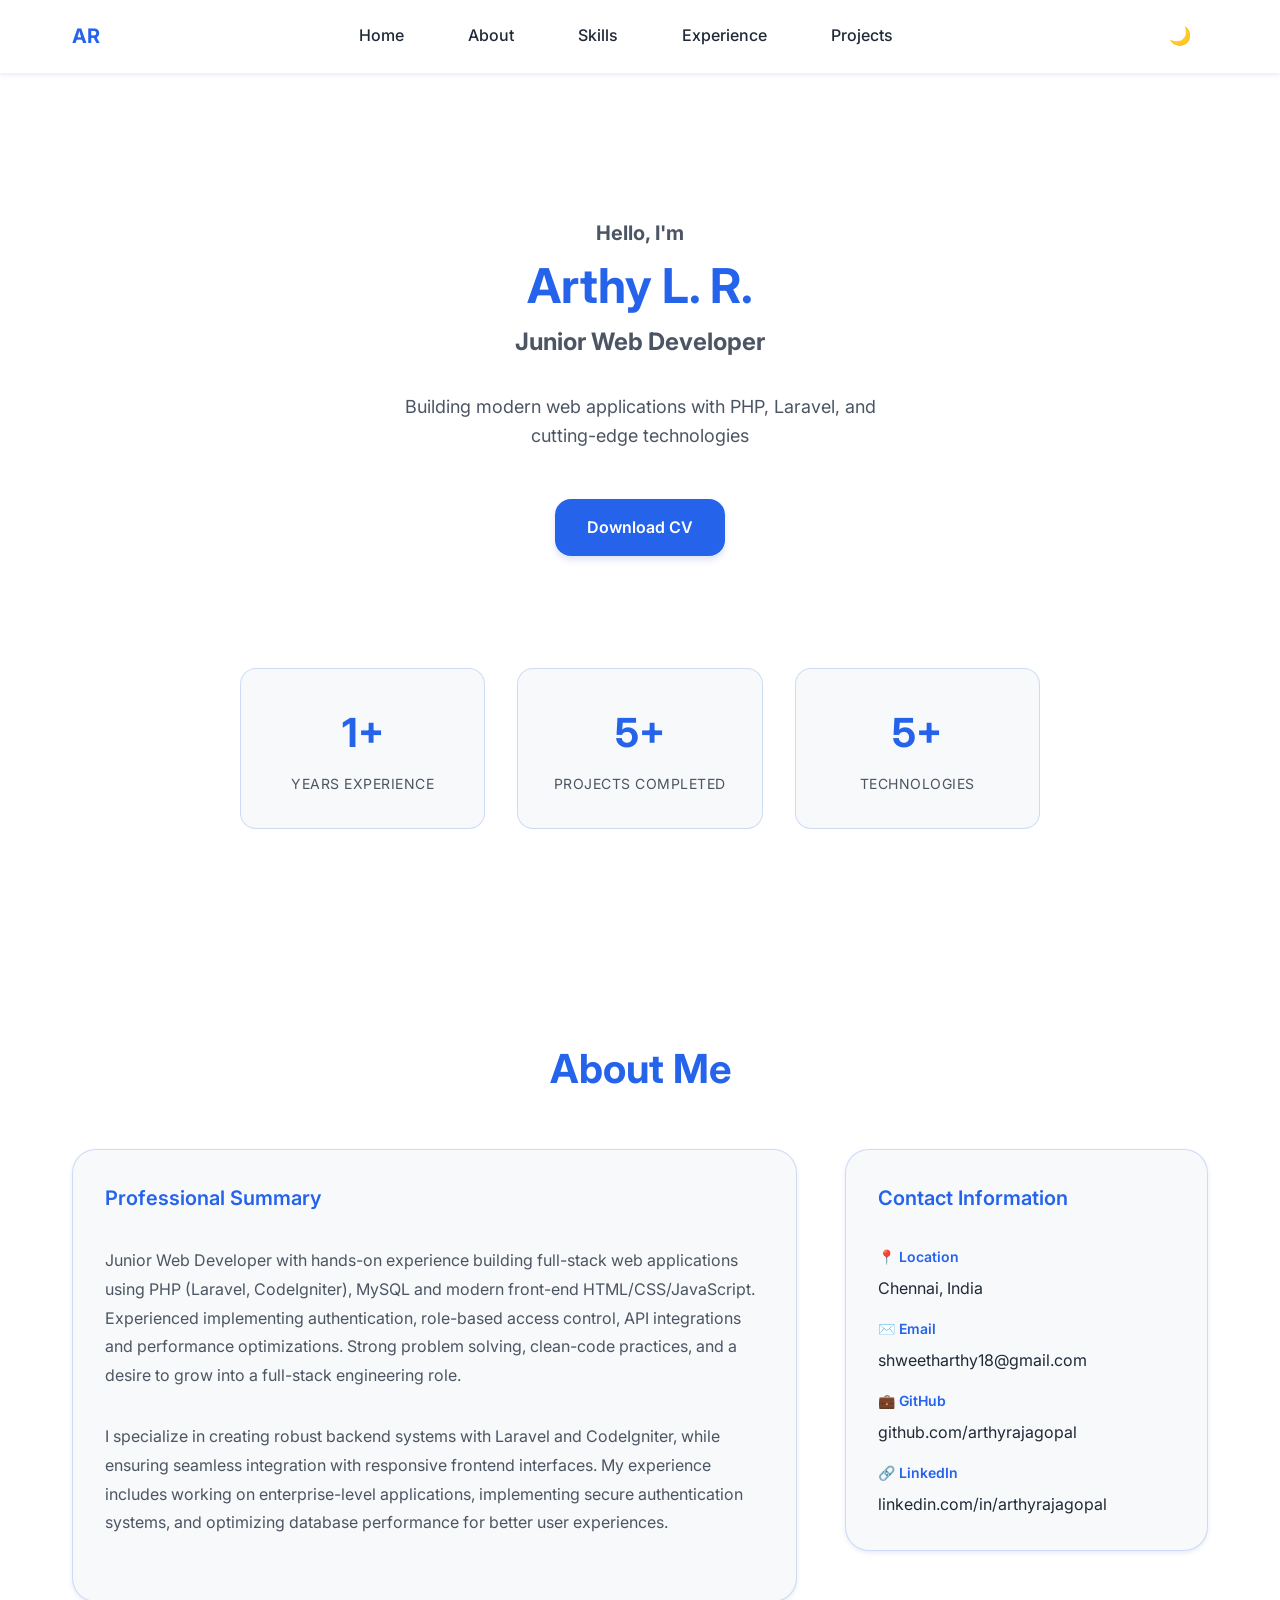
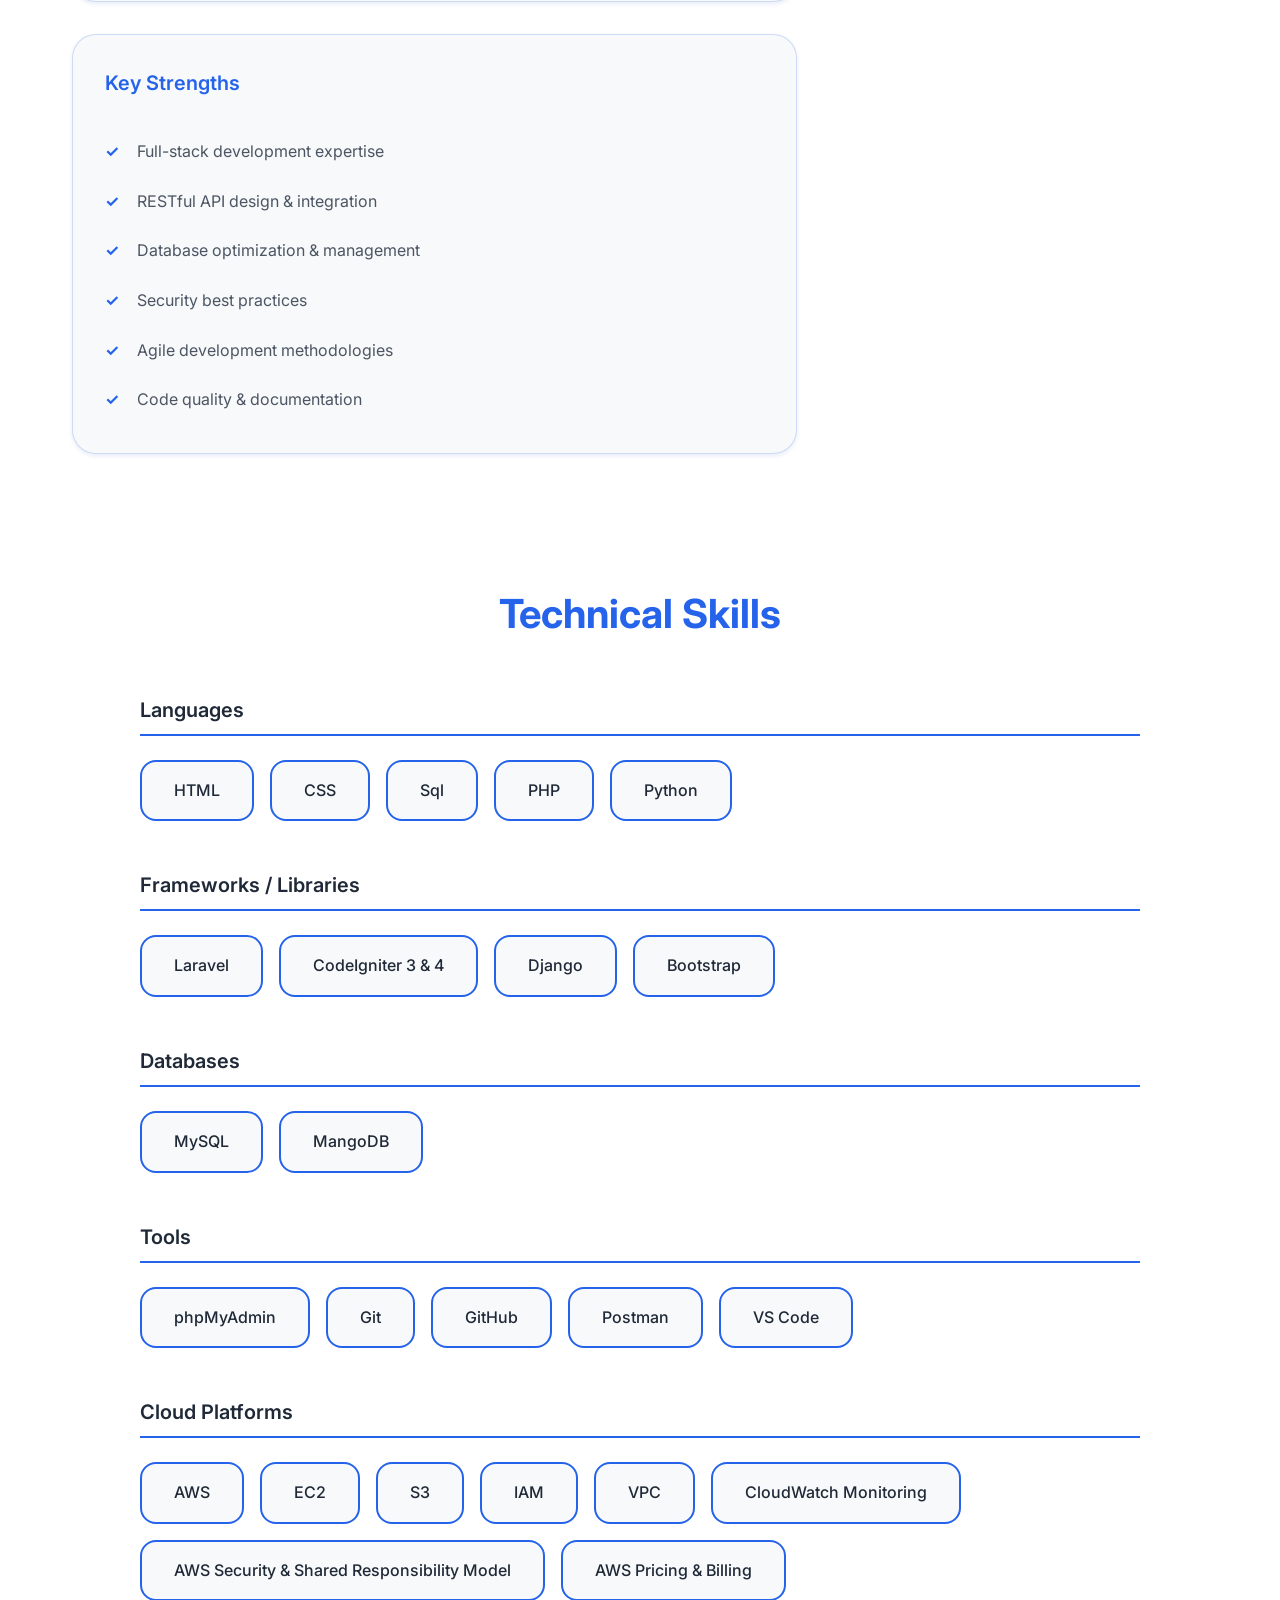
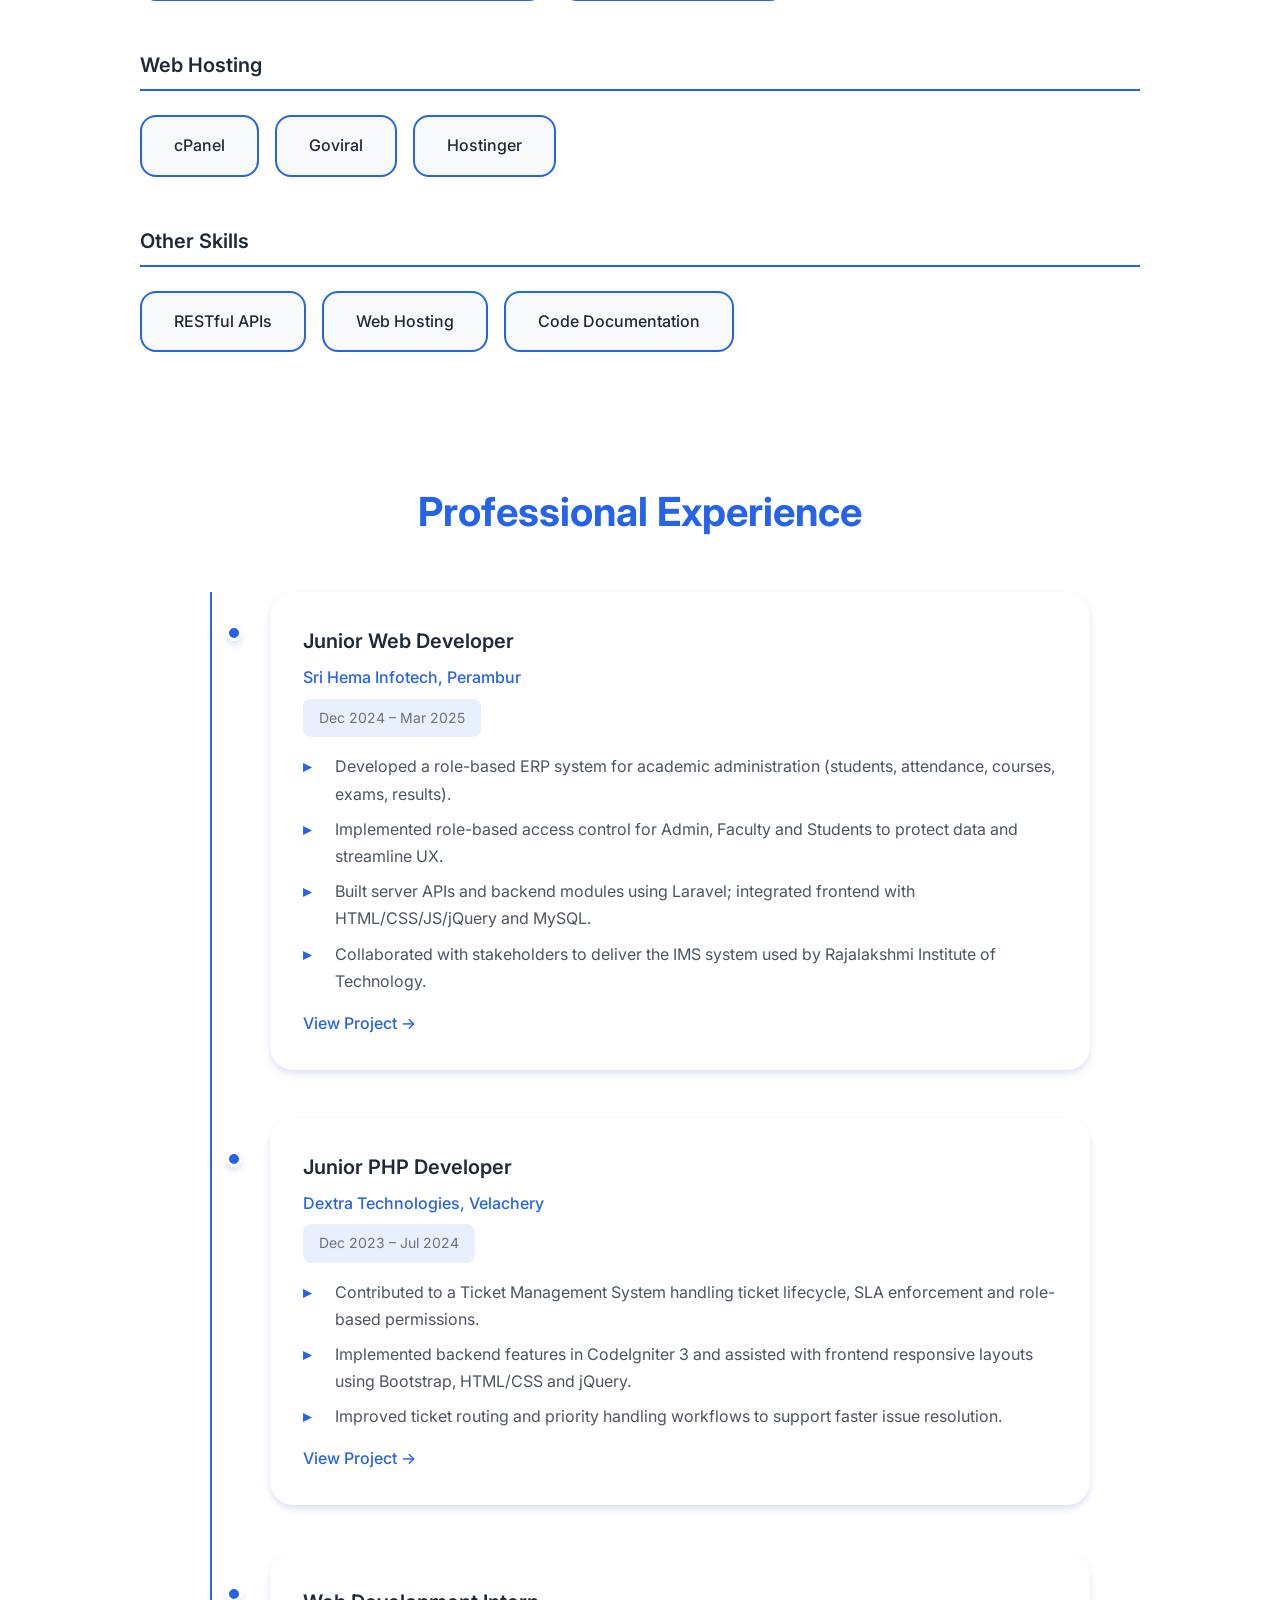
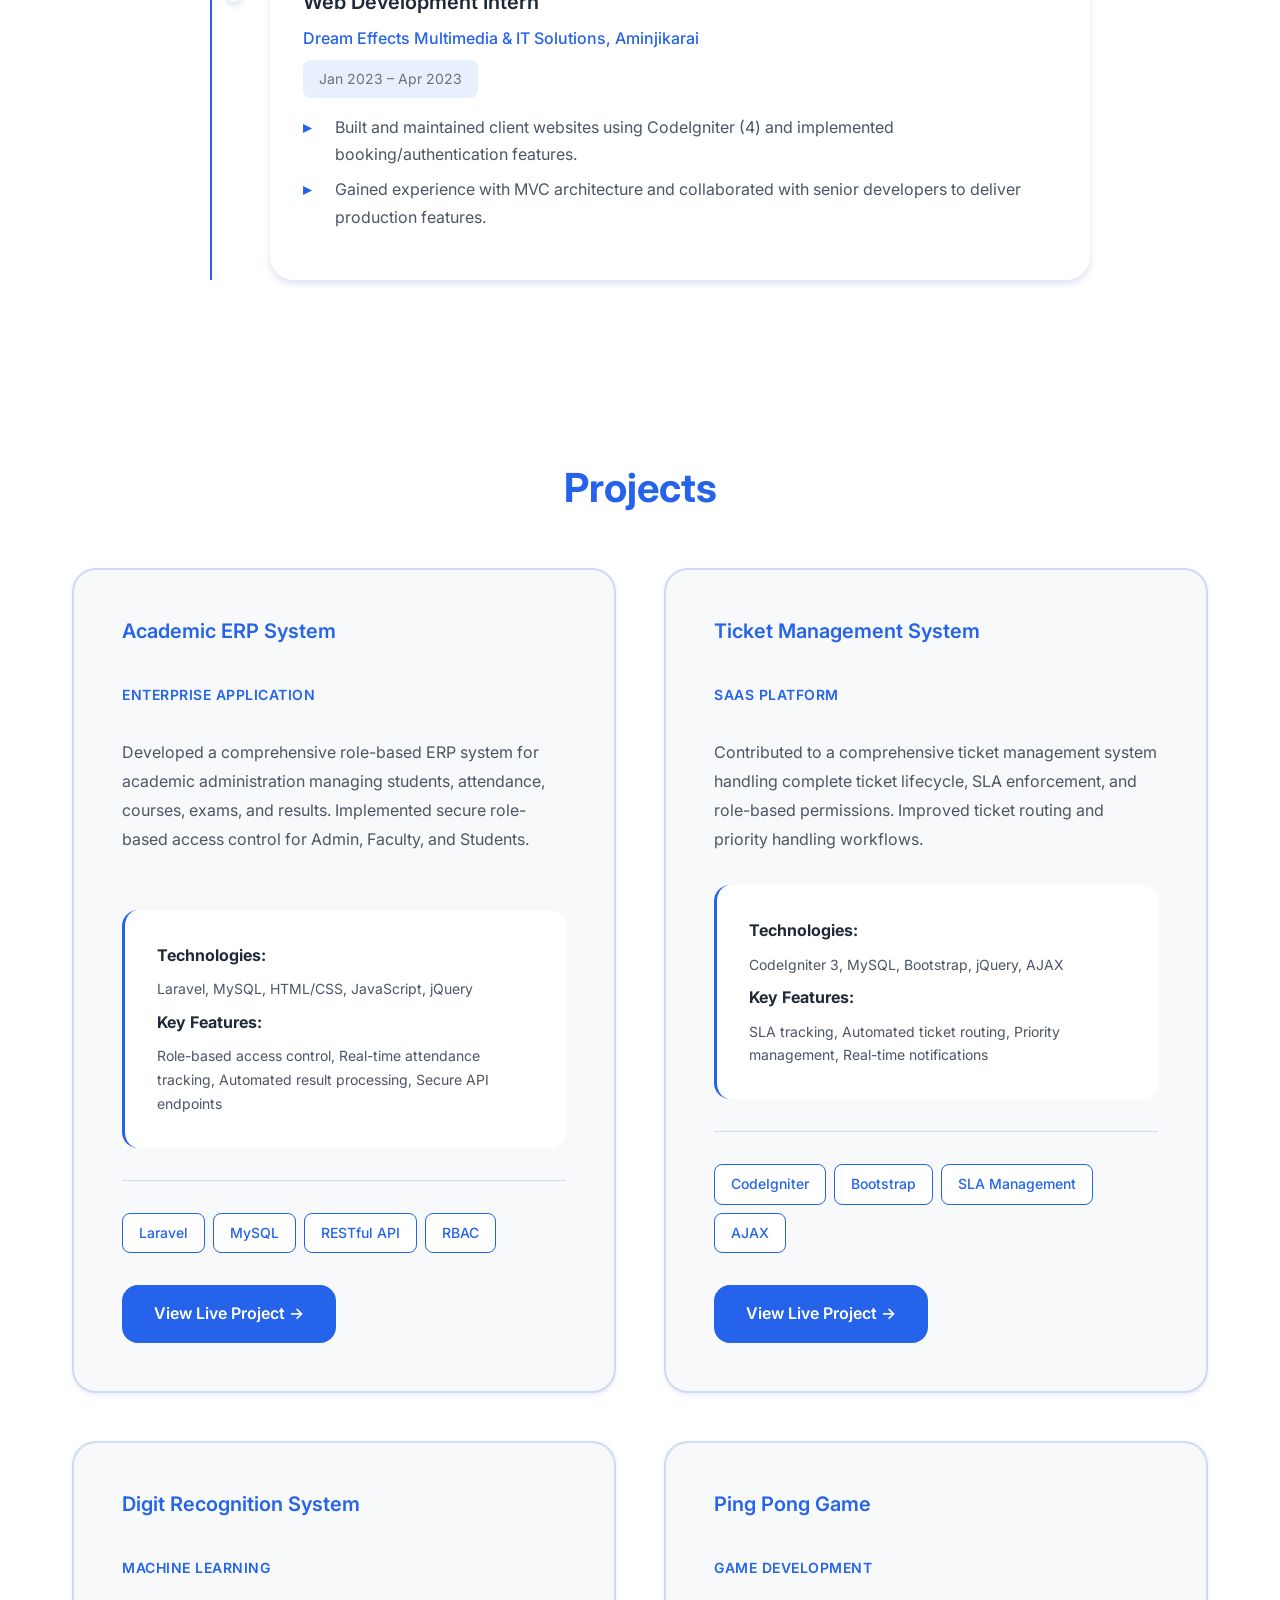
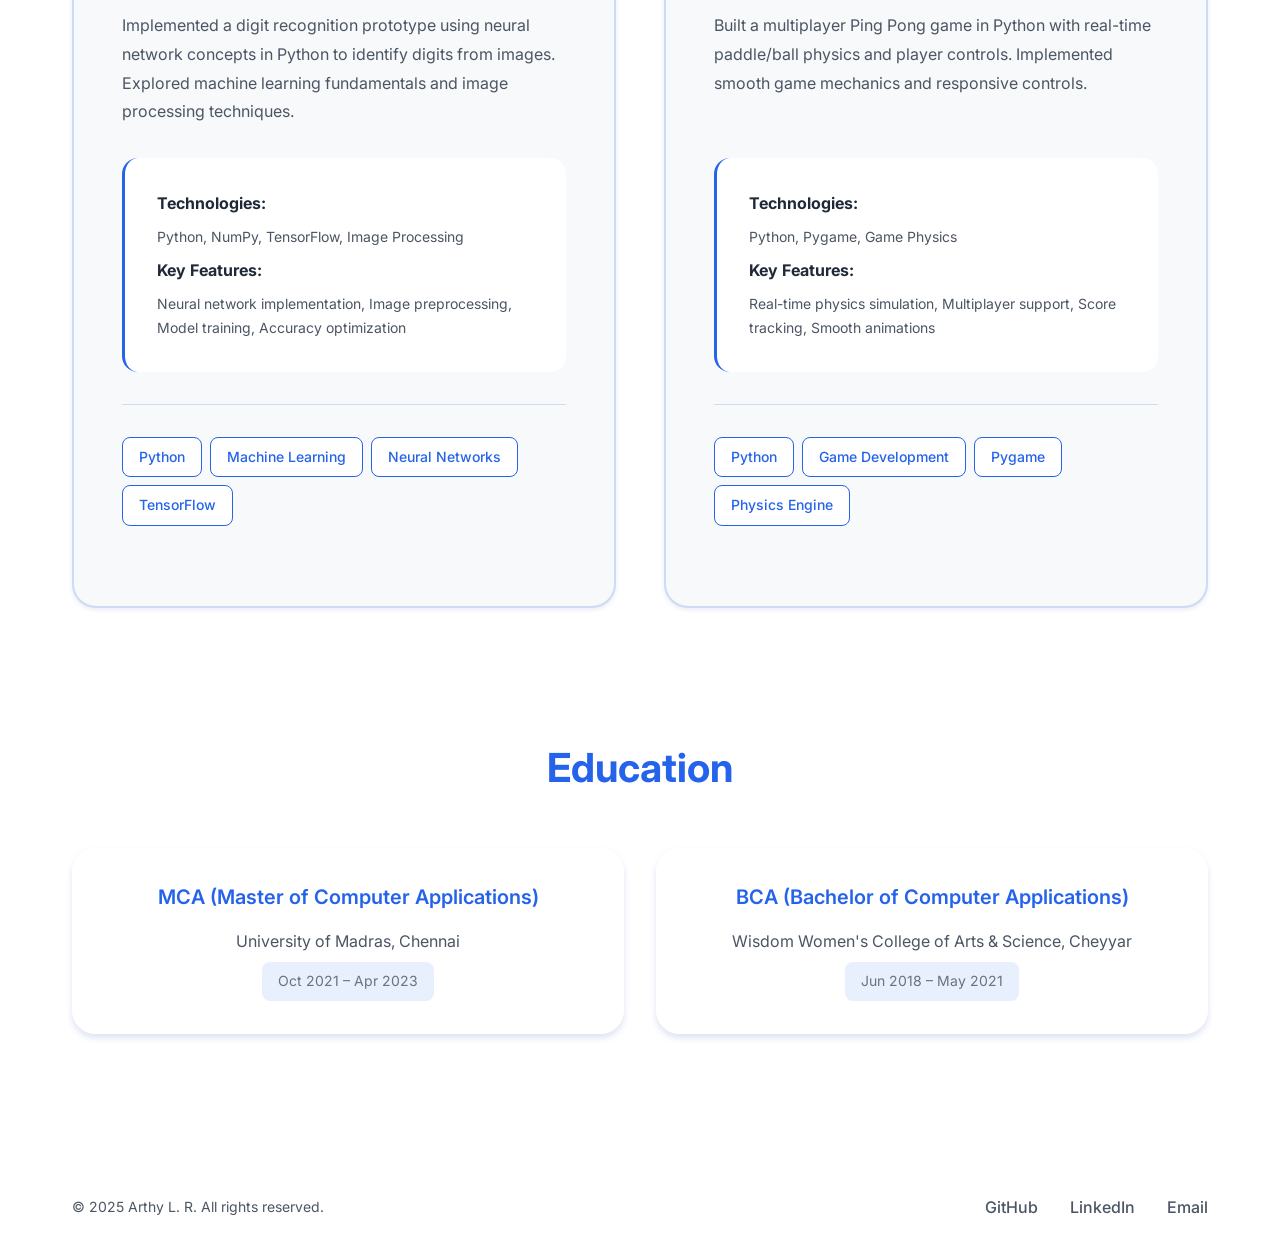
==== index.html @ c96b5bf9 "Update index.html" ====
<!--
    Portfolio Website - Arthy L. R.
    ===================================
    
    HOW TO RUN LOCALLY:
    Simply open this index.html file in any modern web browser.
    No build step or server required - it's a static website.
    
    The website includes:
    - Responsive design (mobile-first)
    - Dark/light theme toggle
    - Smooth animations and interactions
    - Accessible navigation
    - CV download functionality
    
    Files:
    - index.html (this file)
    - assets/css/main.css (all styles)
    - assets/js/main.js (all interactivity)
-->
<!doctype html>
<html lang="en">
	<head>
		<meta charset="UTF-8" />
		<meta name="viewport" content="width=device-width, initial-scale=1.0" />
		<meta
			name="description"
			content="Arthy L. R. - Junior Web Developer Portfolio. Full-stack developer specializing in PHP, Laravel, and modern web technologies."
		/>
		<meta
			name="keywords"
			content="web developer, PHP developer, Laravel, portfolio, full-stack developer"
		/>
		<meta name="author" content="Arthy L. R." />
		<title>Arthy L. R. | Junior Web Developer</title>

		<!-- Google Fonts -->
		<link rel="preconnect" href="https://fonts.googleapis.com" />
		<link rel="preconnect" href="https://fonts.gstatic.com" crossorigin />
		<link
			href="https://fonts.googleapis.com/css2?family=Inter:wght@300;400;500;600;700&display=swap"
			rel="stylesheet"
		/>

		<!-- Stylesheet -->
		<link rel="stylesheet" href="assets/css/main.css" />
	</head>
	<body>
		<!-- Header with Navigation -->
		<header class="header" role="banner">
			<nav class="nav" role="navigation" aria-label="Main navigation">
				<div class="nav-container">
					<a
						href="#home"
						class="nav-logo"
						aria-label="Arthy L. R. - Home"
						>AR</a
					>

					<!-- Hamburger Menu Button -->
					<button
						class="nav-toggle"
						aria-label="Toggle navigation menu"
						aria-expanded="false"
					>
						<span class="nav-toggle-line"></span>
						<span class="nav-toggle-line"></span>
						<span class="nav-toggle-line"></span>
					</button>

					<!-- Navigation Links -->
					<ul class="nav-menu" role="menubar">
						<li role="none">
							<a href="#home" class="nav-link" role="menuitem"
								>Home</a
							>
						</li>
						<li role="none">
							<a href="#about" class="nav-link" role="menuitem"
								>About</a
							>
						</li>
						<li role="none">
							<a href="#skills" class="nav-link" role="menuitem"
								>Skills</a
							>
						</li>
						<li role="none">
							<a
								href="#experience"
								class="nav-link"
								role="menuitem"
								>Experience</a
							>
						</li>
						<li role="none">
							<a href="#projects" class="nav-link" role="menuitem"
								>Projects</a
							>
						</li>
					</ul>

					<!-- Theme Toggle -->
					<button
						class="theme-toggle"
						aria-label="Toggle dark/light theme"
					>
						<span class="theme-icon" aria-hidden="true">🌙</span>
					</button>
				</div>
			</nav>
		</header>

		<!-- Main Content -->
		<main class="main" role="main">
			<!-- Hero Section -->
			<section
				id="home"
				class="hero section"
				aria-labelledby="hero-heading"
			>
				<div class="hero-container">
					<div class="hero-content">
						<h1 id="hero-heading" class="hero-heading">
							<span class="hero-greeting">Hello, I'm</span>
							<span class="hero-name">Arthy L. R.</span>
							<span class="hero-title">Junior Web Developer</span>
						</h1>
						<p class="hero-tagline">
							Building modern web applications with PHP, Laravel,
							and cutting-edge technologies
						</p>
						<div class="hero-buttons">
							<a
								href="assets/resume/arthy.pdf"
								class="btn btn-primary"
								download="Arthy_LR_Resume.pdf"
								>Download CV</a
							>
						</div>
					</div>

					<!-- Hero Stats -->
					<div class="hero-stats">
						<div class="stat-item">
							<div class="stat-number">1+</div>
							<div class="stat-label">Years Experience</div>
						</div>
						<div class="stat-item">
							<div class="stat-number">5+</div>
							<div class="stat-label">Projects Completed</div>
						</div>
						<div class="stat-item">
							<div class="stat-number">5+</div>
							<div class="stat-label">Technologies</div>
						</div>
					</div>
				</div>
			</section>

			<!-- About Section -->
			<section
				id="about"
				class="about section section-reveal"
				aria-labelledby="about-heading"
			>
				<div class="container">
					<h2 id="about-heading" class="section-heading">About Me</h2>
					<div class="about-layout">
						<div class="about-main">
							<div class="content-card">
								<h3>Professional Summary</h3>
								<p class="about-text">
									Junior Web Developer with hands-on
									experience building full-stack web
									applications using PHP (Laravel,
									CodeIgniter), MySQL and modern front-end
									HTML/CSS/JavaScript. Experienced
									implementing authentication, role-based
									access control, API integrations and
									performance optimizations. Strong problem
									solving, clean-code practices, and a desire
									to grow into a full-stack engineering role.
								</p>
								<p class="about-text">
									I specialize in creating robust backend
									systems with Laravel and CodeIgniter, while
									ensuring seamless integration with
									responsive frontend interfaces. My
									experience includes working on
									enterprise-level applications, implementing
									secure authentication systems, and
									optimizing database performance for better
									user experiences.
								</p>
							</div>
							<div class="content-card">
								<h3>Key Strengths</h3>
								<ul class="strengths-list">
									<li>Full-stack development expertise</li>
									<li>RESTful API design & integration</li>
									<li>Database optimization & management</li>
									<li>Security best practices</li>
									<li>Agile development methodologies</li>
									<li>Code quality & documentation</li>
								</ul>
							</div>
						</div>
						<div class="about-sidebar">
							<div class="content-card">
								<h3>Contact Information</h3>
								<div class="about-info">
									<div class="info-item">
										<span class="info-label"
											>📍 Location</span
										>
										<span class="info-value"
											>Chennai, India</span
										>
									</div>
									<div class="info-item">
										<span class="info-label">✉️ Email</span>
										<a
											href="mailto:shweetharthy18@gmail.com"
											class="info-value"
											>shweetharthy18@gmail.com</a
										>
									</div>
									<div class="info-item">
										<span class="info-label"
											>💼 GitHub</span
										>
										<a
											href="https://github.com/arthyrajagopal"
											target="_blank"
											rel="noopener noreferrer"
											class="info-value"
											>github.com/arthyrajagopal</a
										>
									</div>
									<div class="info-item">
										<span class="info-label"
											>🔗 LinkedIn</span
										>
										<a
											href="https://linkedin.com/in/arthyrajagopal"
											target="_blank"
											rel="noopener noreferrer"
											class="info-value"
											>linkedin.com/in/arthyrajagopal</a
										>
									</div>
								</div>
							</div>
						</div>
					</div>
				</div>
			</section>

			<!-- Skills Section -->
			<section
				id="skills"
				class="skills section section-reveal"
				aria-labelledby="skills-heading"
			>
				<div class="container">
					<h2 id="skills-heading" class="section-heading">
						Technical Skills
					</h2>
					<div class="skills-container">
						<div class="skill-category-group">
							<h3 class="skill-category-title">Languages</h3>
							<div class="skill-tags">
								<span class="skill-tag">HTML</span>
								<span class="skill-tag">CSS</span>
								<span class="skill-tag">Sql</span>
								<!-- <span class="skill-tag">JavaScript</span> -->
								<span class="skill-tag">PHP</span>
								<span class="skill-tag">Python</span>
							</div>
						</div>

						<div class="skill-category-group">
							<h3 class="skill-category-title">
								Frameworks / Libraries
							</h3>
							<div class="skill-tags">
								<span class="skill-tag">Laravel</span>
								<span class="skill-tag">CodeIgniter 3 & 4</span>
								<span class="skill-tag">Django</span>
								<span class="skill-tag">Bootstrap</span>
								<!-- <span class="skill-tag">jQuery</span> -->
							</div>
						</div>

						<div class="skill-category-group">
							<h3 class="skill-category-title">
								Databases 
							</h3>
							<div class="skill-tags">
								<span class="skill-tag">MySQL</span>
								<span class="skill-tag">MangoDB</span>
							</div>
						</div>
							<div class="skill-category-group">
							<h3 class="skill-category-title">
								 Tools
							</h3>
							<div class="skill-tags">
								<span class="skill-tag">phpMyAdmin</span>
								<span class="skill-tag">Git</span>
								<span class="skill-tag">GitHub</span>
								<span class="skill-tag">Postman</span>
								<span class="skill-tag">VS Code</span>
							</div>
						</div>
							<div class="skill-category-group">
						    <h3 class="skill-category-title">Cloud Platforms</h3>
						    <div class="skill-tags">
						        <span class="skill-tag">AWS</span>
								<span class="skill-tag"> EC2</span>
								<span class="skill-tag"> S3</span>
								<span class="skill-tag">IAM</span>
								<span class="skill-tag">VPC</span>
								<span class="skill-tag">CloudWatch Monitoring</span>
								<span class="skill-tag">AWS Security & Shared Responsibility Model</span>
								<span class="skill-tag">AWS Pricing & Billing</span>
						        <!-- or <span class="skill-tag">AWS (EC2, S3, IAM)</span> -->
						    </div>
						</div>
						<div class="skill-category-group">
							<h3 class="skill-category-title">
								 Web Hosting
							</h3>
							<div class="skill-tags">
								<span class="skill-tag">cPanel</span>
								<span class="skill-tag">Goviral</span>
								<span class="skill-tag">Hostinger</span>

							</div>
						</div>

						<div class="skill-category-group">
							<h3 class="skill-category-title">Other Skills</h3>
							<div class="skill-tags">
								<!-- <span class="skill-tag">Responsive Web Design</span> -->
								<span class="skill-tag">RESTful APIs</span>
								<span class="skill-tag">Web Hosting</span>
								<span class="skill-tag">Code Documentation</span>
								<!-- <span class="skill-tag">Git Workflows</span> -->
							</div>
						</div>
					</div>
				</div>
			</section>

			<!-- Experience Section -->
			<section
				id="experience"
				class="experience section section-reveal"
				aria-labelledby="experience-heading">
				<div class="container">
					<h2 id="experience-heading" class="section-heading">
						Professional Experience
					</h2>
					<div class="timeline">
						<article class="timeline-item glass-card">
							<div class="timeline-marker"></div>
							<div class="timeline-content">
								<div class="timeline-header">
									<h3 class="timeline-title">
										Junior Web Developer
									</h3>
									<span class="timeline-company"
										>Sri Hema Infotech, Perambur</span
									>
								</div>
								<span class="timeline-date"
									>Dec 2024 – Mar 2025</span
								>
								<ul class="timeline-description" role="list">
									<li>
										Developed a role-based ERP system for
										academic administration (students,
										attendance, courses, exams, results).
									</li>
									<li>
										Implemented role-based access control
										for Admin, Faculty and Students to
										protect data and streamline UX.
									</li>
									<li>
										Built server APIs and backend modules
										using Laravel; integrated frontend with
										HTML/CSS/JS/jQuery and MySQL.
									</li>
									<li>
										Collaborated with stakeholders to
										deliver the IMS system used by
										Rajalakshmi Institute of Technology.
									</li>
								</ul>
								<a
									href="https://ims.ritchennai.edu.in/login"
									target="_blank"
									rel="noopener noreferrer"
									class="timeline-link"
									>View Project →</a
								>
							</div>
						</article>

						<article class="timeline-item glass-card">
							<div class="timeline-marker"></div>
							<div class="timeline-content">
								<div class="timeline-header">
									<h3 class="timeline-title">
										Junior PHP Developer
									</h3>
									<span class="timeline-company"
										>Dextra Technologies, Velachery</span
									>
								</div>
								<span class="timeline-date"
									>Dec 2023 – Jul 2024</span
								>
								<ul class="timeline-description" role="list">
									<li>
										Contributed to a Ticket Management
										System handling ticket lifecycle, SLA
										enforcement and role-based permissions.
									</li>
									<li>
										Implemented backend features in
										CodeIgniter 3 and assisted with frontend
										responsive layouts using Bootstrap,
										HTML/CSS and jQuery.
									</li>
									<li>
										Improved ticket routing and priority
										handling workflows to support faster
										issue resolution.
									</li>
								</ul>
								<a
									href="https://health-watch.assistprime.in/"
									target="_blank"
									rel="noopener noreferrer"
									class="timeline-link"
									>View Project →</a
								>
							</div>
						</article>

						<article class="timeline-item glass-card">
							<div class="timeline-marker"></div>
							<div class="timeline-content">
								<div class="timeline-header">
									<h3 class="timeline-title">
										Web Development Intern
									</h3>
									<span class="timeline-company"
										>Dream Effects Multimedia & IT
										Solutions, Aminjikarai</span
									>
								</div>
								<span class="timeline-date"
									>Jan 2023 – Apr 2023</span
								>
								<ul class="timeline-description" role="list">
									<li>
										Built and maintained client websites
										using CodeIgniter (4) and implemented
										booking/authentication features.
									</li>
									<li>
										Gained experience with MVC architecture
										and collaborated with senior developers
										to deliver production features.
									</li>
								</ul>
							</div>
						</article>
					</div>
				</div>
			</section>

			<!-- Projects Section -->
			<section
				id="projects"
				class="projects section section-reveal"
				aria-labelledby="projects-heading"
			>
				<div class="container">
					<h2 id="projects-heading" class="section-heading">
						Projects
					</h2>
					<div class="projects-grid">
						<article class="project-card content-card">
							<div class="project-header">
								<h3 class="project-title">
									Academic ERP System
								</h3>
								<span class="project-type"
									>Enterprise Application</span
								>
							</div>
							<p class="project-description">
								Developed a comprehensive role-based ERP system
								for academic administration managing students,
								attendance, courses, exams, and results.
								Implemented secure role-based access control for
								Admin, Faculty, and Students.
							</p>
							<div class="project-details">
								<div class="project-tech">
									<strong>Technologies:</strong> Laravel,
									MySQL, HTML/CSS, JavaScript, jQuery
								</div>
								<div class="project-features">
									<strong>Key Features:</strong> Role-based
									access control, Real-time attendance
									tracking, Automated result processing,
									Secure API endpoints
								</div>
							</div>
							<div class="project-tags">
								<span class="project-tag">Laravel</span>
								<span class="project-tag">MySQL</span>
								<span class="project-tag">RESTful API</span>
								<span class="project-tag">RBAC</span>
							</div>
							<a
								href="https://ims.ritchennai.edu.in/login"
								target="_blank"
								rel="noopener noreferrer"
								class="project-link"
								>View Live Project →</a
							>
						</article>

						<article class="project-card content-card">
							<div class="project-header">
								<h3 class="project-title">
									Ticket Management System
								</h3>
								<span class="project-type">SaaS Platform</span>
							</div>
							<p class="project-description">
								Contributed to a comprehensive ticket management
								system handling complete ticket lifecycle, SLA
								enforcement, and role-based permissions.
								Improved ticket routing and priority handling
								workflows.
							</p>
							<div class="project-details">
								<div class="project-tech">
									<strong>Technologies:</strong> CodeIgniter
									3, MySQL, Bootstrap, jQuery, AJAX
								</div>
								<div class="project-features">
									<strong>Key Features:</strong> SLA tracking,
									Automated ticket routing, Priority
									management, Real-time notifications
								</div>
							</div>
							<div class="project-tags">
								<span class="project-tag">CodeIgniter</span>
								<span class="project-tag">Bootstrap</span>
								<span class="project-tag">SLA Management</span>
								<span class="project-tag">AJAX</span>
							</div>
							<a
								href="https://health-watch.assistprime.in/"
								target="_blank"
								rel="noopener noreferrer"
								class="project-link"
								>View Live Project →</a
							>
						</article>

						<article class="project-card content-card">
							<div class="project-header">
								<h3 class="project-title">
									Digit Recognition System
								</h3>
								<span class="project-type"
									>Machine Learning</span
								>
							</div>
							<p class="project-description">
								Implemented a digit recognition prototype using
								neural network concepts in Python to identify
								digits from images. Explored machine learning
								fundamentals and image processing techniques.
							</p>
							<div class="project-details">
								<div class="project-tech">
									<strong>Technologies:</strong> Python,
									NumPy, TensorFlow, Image Processing
								</div>
								<div class="project-features">
									<strong>Key Features:</strong> Neural
									network implementation, Image preprocessing,
									Model training, Accuracy optimization
								</div>
							</div>
							<div class="project-tags">
								<span class="project-tag">Python</span>
								<span class="project-tag"
									>Machine Learning</span
								>
								<span class="project-tag">Neural Networks</span>
								<span class="project-tag">TensorFlow</span>
							</div>
						</article>

						<article class="project-card content-card">
							<div class="project-header">
								<h3 class="project-title">Ping Pong Game</h3>
								<span class="project-type"
									>Game Development</span
								>
							</div>
							<p class="project-description">
								Built a multiplayer Ping Pong game in Python
								with real-time paddle/ball physics and player
								controls. Implemented smooth game mechanics and
								responsive controls.
							</p>
							<div class="project-details">
								<div class="project-tech">
									<strong>Technologies:</strong> Python,
									Pygame, Game Physics
								</div>
								<div class="project-features">
									<strong>Key Features:</strong> Real-time
									physics simulation, Multiplayer support,
									Score tracking, Smooth animations
								</div>
							</div>
							<div class="project-tags">
								<span class="project-tag">Python</span>
								<span class="project-tag"
									>Game Development</span
								>
								<span class="project-tag">Pygame</span>
								<span class="project-tag">Physics Engine</span>
							</div>
						</article>
					</div>
				</div>
			</section>

			<!-- Education Section -->
			<section
				id="education"
				class="education section section-reveal"
				aria-labelledby="education-heading"
			>
				<div class="container">
					<h2 id="education-heading" class="section-heading">
						Education
					</h2>
					<div class="education-grid">
						<article class="glass-card education-card">
							<h3 class="education-degree">
								MCA (Master of Computer Applications)
							</h3>
							<p class="education-institution">
								University of Madras, Chennai
							</p>
							<span class="education-date"
								>Oct 2021 – Apr 2023</span
							>
						</article>

						<article class="glass-card education-card">
							<h3 class="education-degree">
								BCA (Bachelor of Computer Applications)
							</h3>
							<p class="education-institution">
								Wisdom Women's College of Arts & Science,
								Cheyyar
							</p>
							<span class="education-date"
								>Jun 2018 – May 2021</span
							>
						</article>
					</div>
				</div>
			</section>
		</main>

		<!-- Footer -->
		<footer class="footer" role="contentinfo">
			<div class="container">
				<p class="footer-text">
					&copy; 2025 Arthy L. R. All rights reserved.
				</p>
				<div class="footer-links">
					<a
						href="https://github.com/arthyrajagopal"
						target="_blank"
						rel="noopener noreferrer"
						aria-label="GitHub profile"
						>GitHub</a
					>
					<a
						href="https://linkedin.com/in/arthyrajagopal"
						target="_blank"
						rel="noopener noreferrer"
						aria-label="LinkedIn profile"
						>LinkedIn</a
					>
					<a href="mailto:shweetharthy18@gmail.com" aria-label="Email"
						>Email</a
					>
				</div>
			</div>
		</footer>

		<!-- Toast Notification -->
		<div
			id="toast"
			class="toast"
			role="alert"
			aria-live="assertive"
			aria-atomic="true"
		>
			<span class="toast-message"></span>
		</div>

		<!-- JavaScript -->
		<script src="assets/js/main.js"></script>
	</body>
</html>
---- assets/css/main.css ----
/* ============================================
   Portfolio Website - Main Stylesheet
   Author: Arthy L. R.
   ============================================ */

/* CSS Custom Properties - Blue Gradient Palette */
:root {
	/* Primary Blue Gradients */
	--blue-deep: #1e40af;
	--blue-medium: #2563eb;
	--blue-bright: #3b82f6;
	--blue-light: #60a5fa;
	--blue-soft: #93c5fd;
	--blue-pale: #dbeafe;

	/* Light Theme Colors */
	--bg-primary: #ffffff;
	--bg-secondary: #f8f9fa;
	--bg-gradient-start: #ffffff;
	--bg-gradient-end: #f0f9ff;
	--text-primary: #1f2937;
	--text-secondary: #4b5563;
	--text-muted: #6b7280;
	--border-color: rgba(37, 99, 235, 0.2);

	/* Glassmorphism */
	--glass-bg: rgba(255, 255, 255, 0.7);
	--glass-border: rgba(255, 255, 255, 0.3);
	--glass-shadow: rgba(30, 64, 175, 0.1);

	/* Spacing */
	--spacing-xs: 0.5rem;
	--spacing-sm: 1rem;
	--spacing-md: 2rem;
	--spacing-lg: 3rem;
	--spacing-xl: 4rem;

	/* Typography */
	--font-family:
		"Inter", -apple-system, BlinkMacSystemFont, "Segoe UI", Roboto,
		sans-serif;
	--font-size-base: 1rem;
	--font-size-sm: 0.875rem;
	--font-size-lg: 1.125rem;
	--font-size-xl: 1.25rem;
	--font-size-2xl: 1.5rem;
	--font-size-3xl: 2rem;
	--font-size-4xl: 2.5rem;
	--font-size-5xl: 3rem;

	/* Transitions */
	--transition-fast: 150ms ease;
	--transition-base: 300ms ease;
	--transition-slow: 500ms ease;

	/* Border Radius */
	--radius-sm: 0.5rem;
	--radius-md: 1rem;
	--radius-lg: 1.5rem;
	--radius-xl: 2rem;

	/* Shadows */
	--shadow-sm: 0 2px 4px rgba(30, 64, 175, 0.1);
	--shadow-md: 0 4px 6px rgba(30, 64, 175, 0.15);
	--shadow-lg: 0 10px 15px rgba(30, 64, 175, 0.2);
	--shadow-xl: 0 20px 25px rgba(30, 64, 175, 0.25);
}

/* Dark Theme */
@media (prefers-color-scheme: dark) {
	:root {
		--bg-primary: #000000;
		--bg-secondary: #0a0a0a;
		--bg-gradient-start: #000000;
		--bg-gradient-end: #0a0a0a;
		--text-primary: #f1f5f9;
		--text-secondary: #cbd5e1;
		--text-muted: #94a3b8;
		--border-color: rgba(59, 130, 246, 0.2);

		--glass-bg: rgba(0, 0, 0, 0.7);
		--glass-border: rgba(59, 130, 246, 0.2);
		--glass-shadow: rgba(30, 64, 175, 0.3);
	}
}

/* Dark Theme Class (for manual toggle) */
[data-theme="dark"] {
	--bg-primary: #000000;
	--bg-secondary: #0a0a0a;
	--bg-gradient-start: #000000;
	--bg-gradient-end: #0a0a0a;
	--text-primary: #f1f5f9;
	--text-secondary: #cbd5e1;
	--text-muted: #94a3b8;
	--border-color: rgba(59, 130, 246, 0.2);

	--glass-bg: rgba(0, 0, 0, 0.7);
	--glass-border: rgba(59, 130, 246, 0.2);
	--glass-shadow: rgba(30, 64, 175, 0.3);
}

/* Light Theme Class */
[data-theme="light"] {
	--bg-primary: #ffffff;
	--bg-secondary: #f8f9fa;
	--bg-gradient-start: #ffffff;
	--bg-gradient-end: #f0f9ff;
	--text-primary: #1f2937;
	--text-secondary: #4b5563;
	--text-muted: #6b7280;
	--border-color: rgba(37, 99, 235, 0.2);

	--glass-bg: rgba(255, 255, 255, 0.7);
	--glass-border: rgba(255, 255, 255, 0.3);
	--glass-shadow: rgba(30, 64, 175, 0.1);
}

/* Reset & Base Styles */
* {
	margin: 0;
	padding: 0;
	box-sizing: border-box;
}

html {
	scroll-behavior: smooth;
	font-size: 16px;
}

@media (prefers-reduced-motion: reduce) {
	html {
		scroll-behavior: auto;
	}

	*,
	*::before,
	*::after {
		animation-duration: 0.01ms !important;
		animation-iteration-count: 1 !important;
		transition-duration: 0.01ms !important;
	}
}

body {
	font-family: var(--font-family);
	font-size: var(--font-size-base);
	line-height: 1.6;
	color: var(--text-primary);
	background: var(--bg-primary);
	min-height: 100vh;
	overflow-x: hidden;
	transition:
		background-color var(--transition-base),
		color var(--transition-base);
}

/* Header & Navigation */
.header {
	position: sticky;
	top: 0;
	z-index: 100;
	background: var(--glass-bg);
	backdrop-filter: blur(10px);
	-webkit-backdrop-filter: blur(10px);
	border-bottom: 1px solid var(--glass-border);
	box-shadow: var(--shadow-sm);
}

.nav-container {
	max-width: 1200px;
	margin: 0 auto;
	padding: var(--spacing-sm) var(--spacing-md);
	display: flex;
	align-items: center;
	justify-content: space-between;
	gap: var(--spacing-md);
}

.nav-logo {
	font-size: var(--font-size-xl);
	font-weight: 700;
	color: var(--blue-medium);
	text-decoration: none;
	transition: transform var(--transition-fast);
}

.nav-logo:hover {
	transform: scale(1.1);
}

.nav-menu {
	display: flex;
	list-style: none;
	gap: var(--spacing-md);
	align-items: center;
}

.nav-link {
	color: var(--text-primary);
	text-decoration: none;
	font-weight: 500;
	padding: var(--spacing-xs) var(--spacing-sm);
	border-radius: var(--radius-sm);
	transition: all var(--transition-fast);
	position: relative;
}

.nav-link::after {
	content: "";
	position: absolute;
	bottom: 0;
	left: 50%;
	width: 0;
	height: 2px;
	background: var(--blue-medium);
	transition: all var(--transition-base);
	transform: translateX(-50%);
}

.nav-link:hover::after,
.nav-link:focus::after {
	width: 80%;
}

.nav-link:hover,
.nav-link:focus {
	color: var(--blue-medium);
	outline: 2px solid var(--blue-medium);
	outline-offset: 4px;
}

/* Hamburger Menu */
.nav-toggle {
	display: none;
	flex-direction: column;
	gap: 4px;
	background: transparent;
	border: none;
	cursor: pointer;
	padding: var(--spacing-xs);
	z-index: 101;
}

.nav-toggle-line {
	width: 24px;
	height: 2px;
	background: var(--text-primary);
	border-radius: 2px;
	transition: all var(--transition-base);
}

.nav-toggle[aria-expanded="true"] .nav-toggle-line:nth-child(1) {
	transform: rotate(45deg) translate(6px, 6px);
}

.nav-toggle[aria-expanded="true"] .nav-toggle-line:nth-child(2) {
	opacity: 0;
}

.nav-toggle[aria-expanded="true"] .nav-toggle-line:nth-child(3) {
	transform: rotate(-45deg) translate(6px, -6px);
}

/* Theme Toggle */
.theme-toggle {
	background: var(--glass-bg);
	border: 1px solid var(--glass-border);
	border-radius: var(--radius-md);
	padding: var(--spacing-xs) var(--spacing-sm);
	cursor: pointer;
	font-size: var(--font-size-lg);
	transition: all var(--transition-fast);
	backdrop-filter: blur(10px);
	-webkit-backdrop-filter: blur(10px);
}

.theme-toggle:hover {
	transform: scale(1.1);
	box-shadow: var(--shadow-md);
}

.theme-toggle:focus {
	outline: 2px solid var(--blue-medium);
	outline-offset: 2px;
}

/* Main Content */
.main {
	position: relative;
	z-index: 1;
}

.container {
	max-width: 1200px;
	margin: 0 auto;
	padding: 0 var(--spacing-md);
}

.section {
	padding: var(--spacing-xl) 0;
	position: relative;
}

.section-heading {
	font-size: var(--font-size-4xl);
	font-weight: 700;
	text-align: center;
	margin-bottom: var(--spacing-lg);
	color: var(--blue-medium);
}

/* Hero Section */
.hero {
	min-height: 100vh;
	display: flex;
	align-items: center;
	justify-content: center;
	padding: var(--spacing-xl) var(--spacing-md);
	position: relative;
}

.hero-container {
	max-width: 1200px;
	width: 100%;
	display: flex;
	flex-direction: column;
	align-items: center;
	text-align: center;
	gap: var(--spacing-xl);
}

.hero-content {
	z-index: 2;
}

.hero-greeting {
	display: block;
	font-size: var(--font-size-xl);
	color: var(--text-secondary);
	margin-bottom: var(--spacing-xs);
}

.hero-name {
	display: block;
	font-size: var(--font-size-5xl);
	font-weight: 700;
	color: var(--blue-medium);
	margin-bottom: var(--spacing-xs);
	line-height: 1.2;
}

.hero-title {
	display: block;
	font-size: var(--font-size-2xl);
	color: var(--text-secondary);
	margin-bottom: var(--spacing-md);
}

.hero-tagline {
	font-size: var(--font-size-lg);
	color: var(--text-secondary);
	margin-bottom: var(--spacing-lg);
	max-width: 500px;
}

.hero-buttons {
	display: flex;
	gap: var(--spacing-sm);
	flex-wrap: wrap;
	justify-content: center;
}

.hero-stats {
	display: grid;
	grid-template-columns: repeat(3, 1fr);
	gap: var(--spacing-md);
	width: 100%;
	max-width: 800px;
	margin-top: var(--spacing-lg);
}

.stat-item {
	text-align: center;
	padding: var(--spacing-md);
	background: var(--bg-secondary);
	border-radius: var(--radius-md);
	border: 1px solid var(--border-color);
}

.stat-number {
	font-size: var(--font-size-4xl);
	font-weight: 700;
	color: var(--blue-medium);
	margin-bottom: var(--spacing-xs);
}

.stat-label {
	font-size: var(--font-size-sm);
	color: var(--text-secondary);
	text-transform: uppercase;
	letter-spacing: 0.5px;
}

/* Buttons */
.btn {
	display: inline-block;
	padding: var(--spacing-sm) var(--spacing-md);
	font-size: var(--font-size-base);
	font-weight: 600;
	text-decoration: none;
	border: none;
	border-radius: var(--radius-md);
	cursor: pointer;
	transition: all var(--transition-base);
	position: relative;
	overflow: hidden;
	font-family: var(--font-family);
}

.btn-primary {
	background: var(--blue-medium);
	color: white;
	box-shadow: var(--shadow-md);
}

.btn-primary::before {
	content: "";
	position: absolute;
	top: 50%;
	left: 50%;
	width: 0;
	height: 0;
	border-radius: 50%;
	background: rgba(255, 255, 255, 0.3);
	transform: translate(-50%, -50%);
	transition:
		width 0.6s,
		height 0.6s;
}

.btn-primary:hover::before {
	width: 300px;
	height: 300px;
}

.btn-primary:hover {
	transform: translateY(-2px);
	box-shadow: var(--shadow-lg);
}

.btn-primary:active {
	transform: translateY(0);
}

.btn-primary:focus {
	outline: 2px solid var(--blue-medium);
	outline-offset: 4px;
}

.btn-secondary {
	background: var(--glass-bg);
	color: var(--text-primary);
	border: 2px solid var(--blue-medium);
	backdrop-filter: blur(10px);
	-webkit-backdrop-filter: blur(10px);
}

.btn-secondary:hover {
	background: var(--blue-medium);
	color: white;
	transform: translateY(-2px);
	box-shadow: var(--shadow-md);
}

.btn-secondary:focus {
	outline: 2px solid var(--blue-medium);
	outline-offset: 4px;
}

/* Glassmorphism Cards */
.glass-card {
	background: var(--glass-bg);
	backdrop-filter: blur(10px);
	-webkit-backdrop-filter: blur(10px);
	border: 1px solid var(--glass-border);
	border-radius: var(--radius-lg);
	padding: var(--spacing-md);
	box-shadow: var(--shadow-md);
	transition: all var(--transition-base);
}

/* Fallback for browsers without backdrop-filter */
@supports not (backdrop-filter: blur(10px)) {
	.glass-card {
		background: var(--bg-secondary);
		border: 1px solid var(--border-color);
	}
}

.glass-card:hover {
	transform: translateY(-5px);
	box-shadow: var(--shadow-xl);
	border-color: var(--blue-medium);
}

/* Content Card - Simple card style */
.content-card {
	background: var(--bg-secondary);
	border: 1px solid var(--border-color);
	border-radius: var(--radius-lg);
	padding: var(--spacing-md);
	box-shadow: var(--shadow-sm);
	transition: all var(--transition-base);
}

.content-card:hover {
	box-shadow: var(--shadow-md);
	border-color: var(--blue-medium);
}

.content-card h3 {
	font-size: var(--font-size-xl);
	font-weight: 600;
	color: var(--blue-medium);
	margin-bottom: var(--spacing-md);
}

/* About Section */
.about-layout {
	display: grid;
	grid-template-columns: 2fr 1fr;
	gap: var(--spacing-lg);
	max-width: 1200px;
	margin: 0 auto;
}

.about-main {
	display: flex;
	flex-direction: column;
	gap: var(--spacing-md);
}

.about-text {
	font-size: var(--font-size-base);
	color: var(--text-secondary);
	margin-bottom: var(--spacing-md);
	line-height: 1.8;
}

.about-sidebar {
	display: flex;
	flex-direction: column;
	gap: var(--spacing-md);
}

.about-info {
	display: flex;
	flex-direction: column;
	gap: var(--spacing-sm);
}

.strengths-list {
	list-style: none;
	display: flex;
	flex-direction: column;
	gap: var(--spacing-xs);
}

.strengths-list li {
	padding: var(--spacing-xs) 0;
	color: var(--text-secondary);
	position: relative;
	padding-left: var(--spacing-md);
}

.strengths-list li::before {
	content: "✓";
	position: absolute;
	left: 0;
	color: var(--blue-medium);
	font-weight: bold;
}

.info-item {
	display: flex;
	flex-direction: column;
	gap: var(--spacing-xs);
}

.info-label {
	font-weight: 600;
	color: var(--blue-medium);
	font-size: var(--font-size-sm);
}

.info-value {
	color: var(--text-primary);
	text-decoration: none;
	transition: color var(--transition-fast);
}

.info-value:hover {
	color: var(--blue-medium);
}

/* Skills Section */
.skills-container {
	max-width: 1000px;
	margin: 0 auto;
	display: flex;
	flex-direction: column;
	gap: var(--spacing-lg);
}

.skill-category-group {
	display: flex;
	flex-direction: column;
	gap: var(--spacing-sm);
}

.skill-category-title {
	font-size: var(--font-size-xl);
	font-weight: 600;
	color: var(--text-primary);
	margin-bottom: var(--spacing-xs);
	padding-bottom: var(--spacing-xs);
	border-bottom: 2px solid var(--blue-medium);
}

.skill-tags {
	display: flex;
	flex-wrap: wrap;
	gap: var(--spacing-sm);
	align-items: center;
}

.skill-tag {
	display: inline-block;
	padding: var(--spacing-sm) var(--spacing-md);
	background: var(--bg-secondary);
	border: 2px solid var(--blue-medium);
	border-radius: var(--radius-md);
	color: var(--text-primary);
	font-size: var(--font-size-base);
	font-weight: 500;
	transition: all var(--transition-fast);
	cursor: default;
}

.skill-tag:hover {
	background: var(--blue-medium);
	color: white;
	transform: translateY(-2px);
	box-shadow: var(--shadow-md);
}

/* Experience Timeline */
.timeline {
	position: relative;
	max-width: 900px;
	margin: 0 auto;
	padding-left: var(--spacing-md);
}

.timeline::before {
	content: "";
	position: absolute;
	left: 20px;
	top: 0;
	bottom: 0;
	width: 2px;
	background: var(--blue-medium);
}

.timeline-item {
	position: relative;
	margin-bottom: var(--spacing-lg);
	margin-left: var(--spacing-lg);
	opacity: 0;
	transform: translateY(30px);
	transition: all var(--transition-slow);
}

.timeline-item.visible {
	opacity: 1;
	transform: translateY(0);
}

.timeline-marker {
	position: absolute;
	left: -45px;
	top: var(--spacing-md);
	width: 16px;
	height: 16px;
	border-radius: 50%;
	background: var(--blue-medium);
	border: 3px solid var(--bg-primary);
	box-shadow: var(--shadow-md);
}

.timeline-header {
	display: flex;
	flex-direction: column;
	gap: var(--spacing-xs);
	margin-bottom: var(--spacing-xs);
}

.timeline-title {
	font-size: var(--font-size-xl);
	font-weight: 600;
	color: var(--text-primary);
}

.timeline-company {
	font-size: var(--font-size-base);
	color: var(--blue-medium);
	font-weight: 500;
}

.timeline-date {
	display: inline-block;
	font-size: var(--font-size-sm);
	color: var(--text-muted);
	margin-bottom: var(--spacing-sm);
	padding: var(--spacing-xs) var(--spacing-sm);
	background: rgba(37, 99, 235, 0.1);
	border-radius: var(--radius-sm);
}

.timeline-description {
	list-style: none;
	margin-bottom: var(--spacing-sm);
}

.timeline-description li {
	padding-left: var(--spacing-md);
	position: relative;
	margin-bottom: var(--spacing-xs);
	color: var(--text-secondary);
	line-height: 1.7;
}

.timeline-description li::before {
	content: "▸";
	position: absolute;
	left: 0;
	color: var(--blue-medium);
	font-weight: bold;
}

.timeline-link {
	color: var(--blue-medium);
	text-decoration: none;
	font-weight: 500;
	transition: all var(--transition-fast);
	display: inline-block;
}

.timeline-link:hover {
	color: var(--blue-deep);
	transform: translateX(5px);
}

/* Projects Section */
.projects-grid {
	display: grid;
	grid-template-columns: repeat(2, 1fr);
	gap: var(--spacing-lg);
	max-width: 1200px;
	margin: 0 auto;
}

.project-card {
	display: flex;
	flex-direction: column;
	background: var(--bg-secondary);
	border: 2px solid var(--border-color);
	border-radius: var(--radius-lg);
	padding: var(--spacing-lg);
	transition: all var(--transition-base);
	position: relative;
	overflow: hidden;
}

.project-card::before {
	content: "";
	position: absolute;
	top: 0;
	left: 0;
	width: 4px;
	height: 100%;
	background: var(--blue-medium);
	transform: scaleY(0);
	transition: transform var(--transition-base);
}

.project-card:hover {
	transform: translateY(-8px);
	box-shadow: var(--shadow-lg);
	border-color: var(--blue-medium);
}

.project-card:hover::before {
	transform: scaleY(1);
}

.project-header {
	display: flex;
	flex-direction: column;
	margin-bottom: var(--spacing-md);
	gap: var(--spacing-xs);
}

.project-title {
	font-size: var(--font-size-2xl);
	font-weight: 700;
	color: var(--text-primary);
	margin: 0;
	line-height: 1.3;
}

.project-type {
	font-size: var(--font-size-sm);
	color: var(--blue-medium);
	font-weight: 600;
	text-transform: uppercase;
	letter-spacing: 0.5px;
}

.project-description {
	color: var(--text-secondary);
	margin-bottom: var(--spacing-md);
	line-height: 1.8;
	font-size: var(--font-size-base);
	flex-grow: 1;
}

.project-details {
	margin-bottom: var(--spacing-md);
	padding: var(--spacing-md);
	background: var(--bg-primary);
	border-radius: var(--radius-md);
	border-left: 3px solid var(--blue-medium);
}

.project-tech,
.project-features {
	font-size: var(--font-size-sm);
	color: var(--text-secondary);
	line-height: 1.7;
	margin-bottom: var(--spacing-xs);
}

.project-tech:last-child,
.project-features:last-child {
	margin-bottom: 0;
}

.project-tech strong,
.project-features strong {
	color: var(--text-primary);
	display: block;
	margin-bottom: var(--spacing-xs);
	font-size: var(--font-size-base);
}

.project-tags {
	display: flex;
	flex-wrap: wrap;
	gap: var(--spacing-xs);
	margin-bottom: var(--spacing-md);
	padding-top: var(--spacing-md);
	border-top: 1px solid var(--border-color);
}

.project-tag {
	padding: var(--spacing-xs) var(--spacing-sm);
	background: var(--bg-primary);
	border: 1px solid var(--blue-medium);
	border-radius: var(--radius-sm);
	font-size: var(--font-size-sm);
	color: var(--blue-medium);
	font-weight: 500;
	transition: all var(--transition-fast);
}

.project-tag:hover {
	background: var(--blue-medium);
	color: white;
}

.project-link {
	display: inline-flex;
	align-items: center;
	gap: var(--spacing-xs);
	margin-top: auto;
	padding: var(--spacing-sm) var(--spacing-md);
	background: var(--blue-medium);
	color: white;
	text-decoration: none;
	font-weight: 600;
	border-radius: var(--radius-md);
	transition: all var(--transition-fast);
	width: fit-content;
}

.project-link:hover {
	background: var(--blue-deep);
	transform: translateX(5px);
	box-shadow: var(--shadow-md);
}

/* Education Section */
.education-grid {
	display: grid;
	grid-template-columns: repeat(auto-fit, minmax(300px, 1fr));
	gap: var(--spacing-md);
}

.education-card {
	text-align: center;
}

.education-degree {
	font-size: var(--font-size-xl);
	font-weight: 600;
	color: var(--blue-medium);
	margin-bottom: var(--spacing-sm);
}

.education-institution {
	font-size: var(--font-size-base);
	color: var(--text-secondary);
	margin-bottom: var(--spacing-xs);
}

.education-date {
	display: inline-block;
	font-size: var(--font-size-sm);
	color: var(--text-muted);
	padding: var(--spacing-xs) var(--spacing-sm);
	background: rgba(37, 99, 235, 0.1);
	border-radius: var(--radius-sm);
}

/* Contact Section */
.contact-content {
	max-width: 600px;
	margin: 0 auto;
}

.contact-form {
	display: flex;
	flex-direction: column;
	gap: var(--spacing-md);
}

.form-group {
	display: flex;
	flex-direction: column;
	gap: var(--spacing-xs);
}

.form-label {
	font-weight: 600;
	color: var(--text-primary);
	font-size: var(--font-size-base);
}

.form-input,
.form-textarea {
	padding: var(--spacing-sm);
	border: 2px solid var(--border-color);
	border-radius: var(--radius-md);
	font-family: var(--font-family);
	font-size: var(--font-size-base);
	background: var(--glass-bg);
	color: var(--text-primary);
	transition: all var(--transition-fast);
	backdrop-filter: blur(10px);
	-webkit-backdrop-filter: blur(10px);
}

.form-input:focus,
.form-textarea:focus {
	outline: none;
	border-color: var(--blue-medium);
	box-shadow: 0 0 0 3px rgba(37, 99, 235, 0.1);
}

.form-input:invalid:not(:placeholder-shown),
.form-textarea:invalid:not(:placeholder-shown) {
	border-color: #ef4444;
}

.form-error {
	color: #ef4444;
	font-size: var(--font-size-sm);
	min-height: 1.25rem;
}

.btn-submit {
	align-self: flex-start;
	margin-top: var(--spacing-sm);
}

/* Footer */
.footer {
	background: var(--glass-bg);
	backdrop-filter: blur(10px);
	-webkit-backdrop-filter: blur(10px);
	border-top: 1px solid var(--glass-border);
	padding: var(--spacing-md) 0;
	margin-top: var(--spacing-xl);
}

.footer .container {
	display: flex;
	justify-content: space-between;
	align-items: center;
	flex-wrap: wrap;
	gap: var(--spacing-sm);
}

.footer-text {
	color: var(--text-secondary);
	font-size: var(--font-size-sm);
}

.footer-links {
	display: flex;
	gap: var(--spacing-md);
}

.footer-links a {
	color: var(--text-secondary);
	text-decoration: none;
	font-weight: 500;
	transition: color var(--transition-fast);
}

.footer-links a:hover {
	color: var(--blue-medium);
}

/* Toast Notification */
.toast {
	position: fixed;
	bottom: var(--spacing-md);
	right: var(--spacing-md);
	background: var(--blue-medium);
	color: white;
	padding: var(--spacing-sm) var(--spacing-md);
	border-radius: var(--radius-md);
	box-shadow: var(--shadow-xl);
	z-index: 1000;
	opacity: 0;
	transform: translateY(20px);
	transition: all var(--transition-base);
	max-width: 300px;
}

.toast.show {
	opacity: 1;
	transform: translateY(0);
}

.toast-message {
	display: block;
	font-weight: 500;
}

/* Section Reveal Animation */
.section-reveal {
	opacity: 0;
	transform: translateY(30px);
	transition: all var(--transition-slow);
}

.section-reveal.visible {
	opacity: 1;
	transform: translateY(0);
}

/* Responsive Design - Mobile First */
@media (max-width: 768px) {
	:root {
		--font-size-5xl: 2.5rem;
		--font-size-4xl: 2rem;
		--font-size-3xl: 1.75rem;
		--spacing-xl: 3rem;
		--spacing-lg: 2rem;
	}

	.nav-menu {
		position: fixed;
		top: 0;
		right: -100%;
		width: 80%;
		max-width: 300px;
		height: 100vh;
		background: var(--glass-bg);
		backdrop-filter: blur(20px);
		-webkit-backdrop-filter: blur(20px);
		flex-direction: column;
		align-items: flex-start;
		padding: var(--spacing-xl) var(--spacing-md);
		gap: var(--spacing-md);
		transition: right var(--transition-base);
		box-shadow: var(--shadow-xl);
		border-left: 1px solid var(--glass-border);
	}

	.nav-menu.active {
		right: 0;
	}

	.nav-toggle {
		display: flex;
	}

	.hero-stats {
		grid-template-columns: 1fr;
		gap: var(--spacing-sm);
	}

	.about-layout {
		grid-template-columns: 1fr;
	}

	.skill-tags {
		gap: var(--spacing-xs);
	}

	.skill-tag {
		font-size: var(--font-size-sm);
		padding: var(--spacing-xs) var(--spacing-sm);
	}

	.projects-grid {
		grid-template-columns: 1fr;
	}

	.education-grid {
		grid-template-columns: 1fr;
	}

	.timeline {
		padding-left: var(--spacing-sm);
	}

	.timeline::before {
		left: 10px;
	}

	.timeline-item {
		margin-left: var(--spacing-md);
	}

	.timeline-marker {
		left: -30px;
	}

	.footer .container {
		flex-direction: column;
		text-align: center;
	}

	.cursor-gradient {
		display: none;
	}
}

@media (max-width: 480px) {
	.hero-name {
		font-size: var(--font-size-4xl);
	}

	.section-heading {
		font-size: var(--font-size-3xl);
	}

	.container {
		padding: 0 var(--spacing-sm);
	}

	.section {
		padding: var(--spacing-lg) 0;
	}
}

/* Print Styles */
@media print {
	.header,
	.footer,
	.theme-toggle,
	.nav-toggle,
	.cursor-gradient {
		display: none;
	}

	body {
		background: white;
		color: black;
	}

	.section {
		page-break-inside: avoid;
	}
}
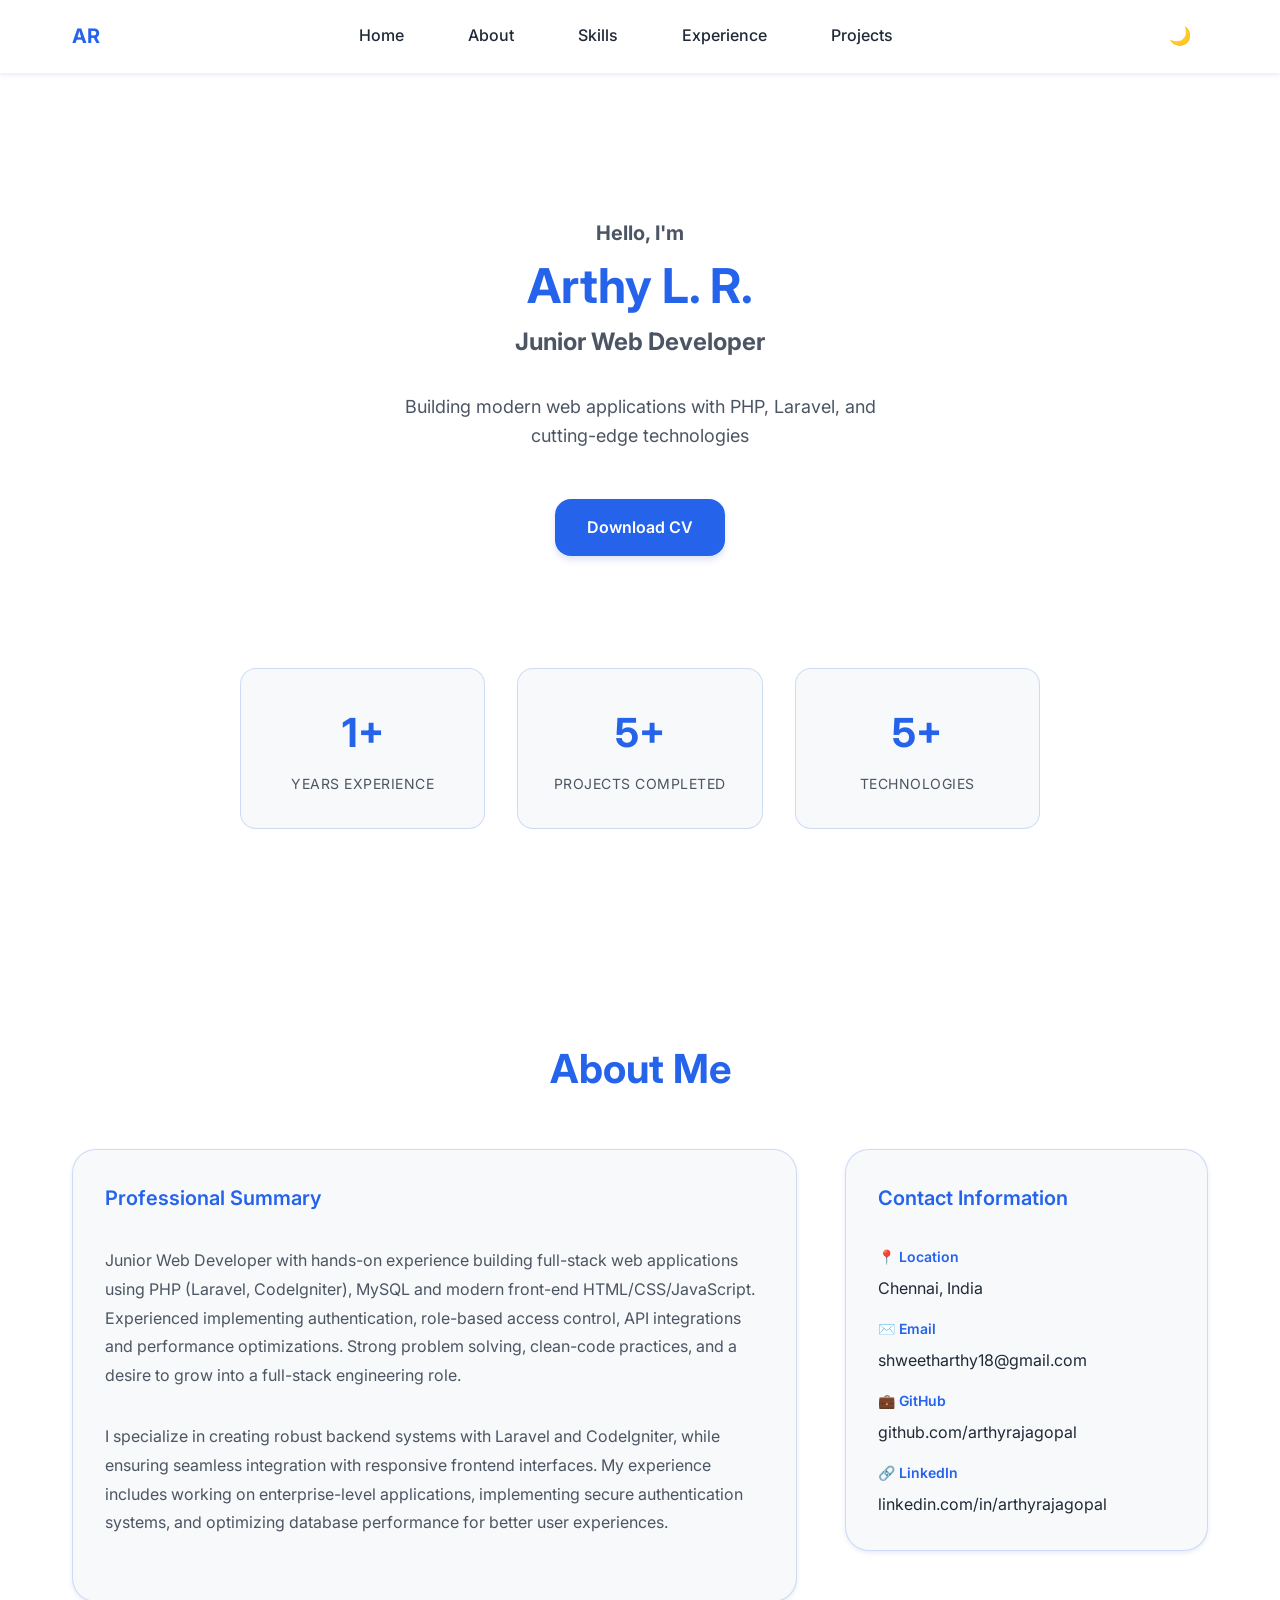
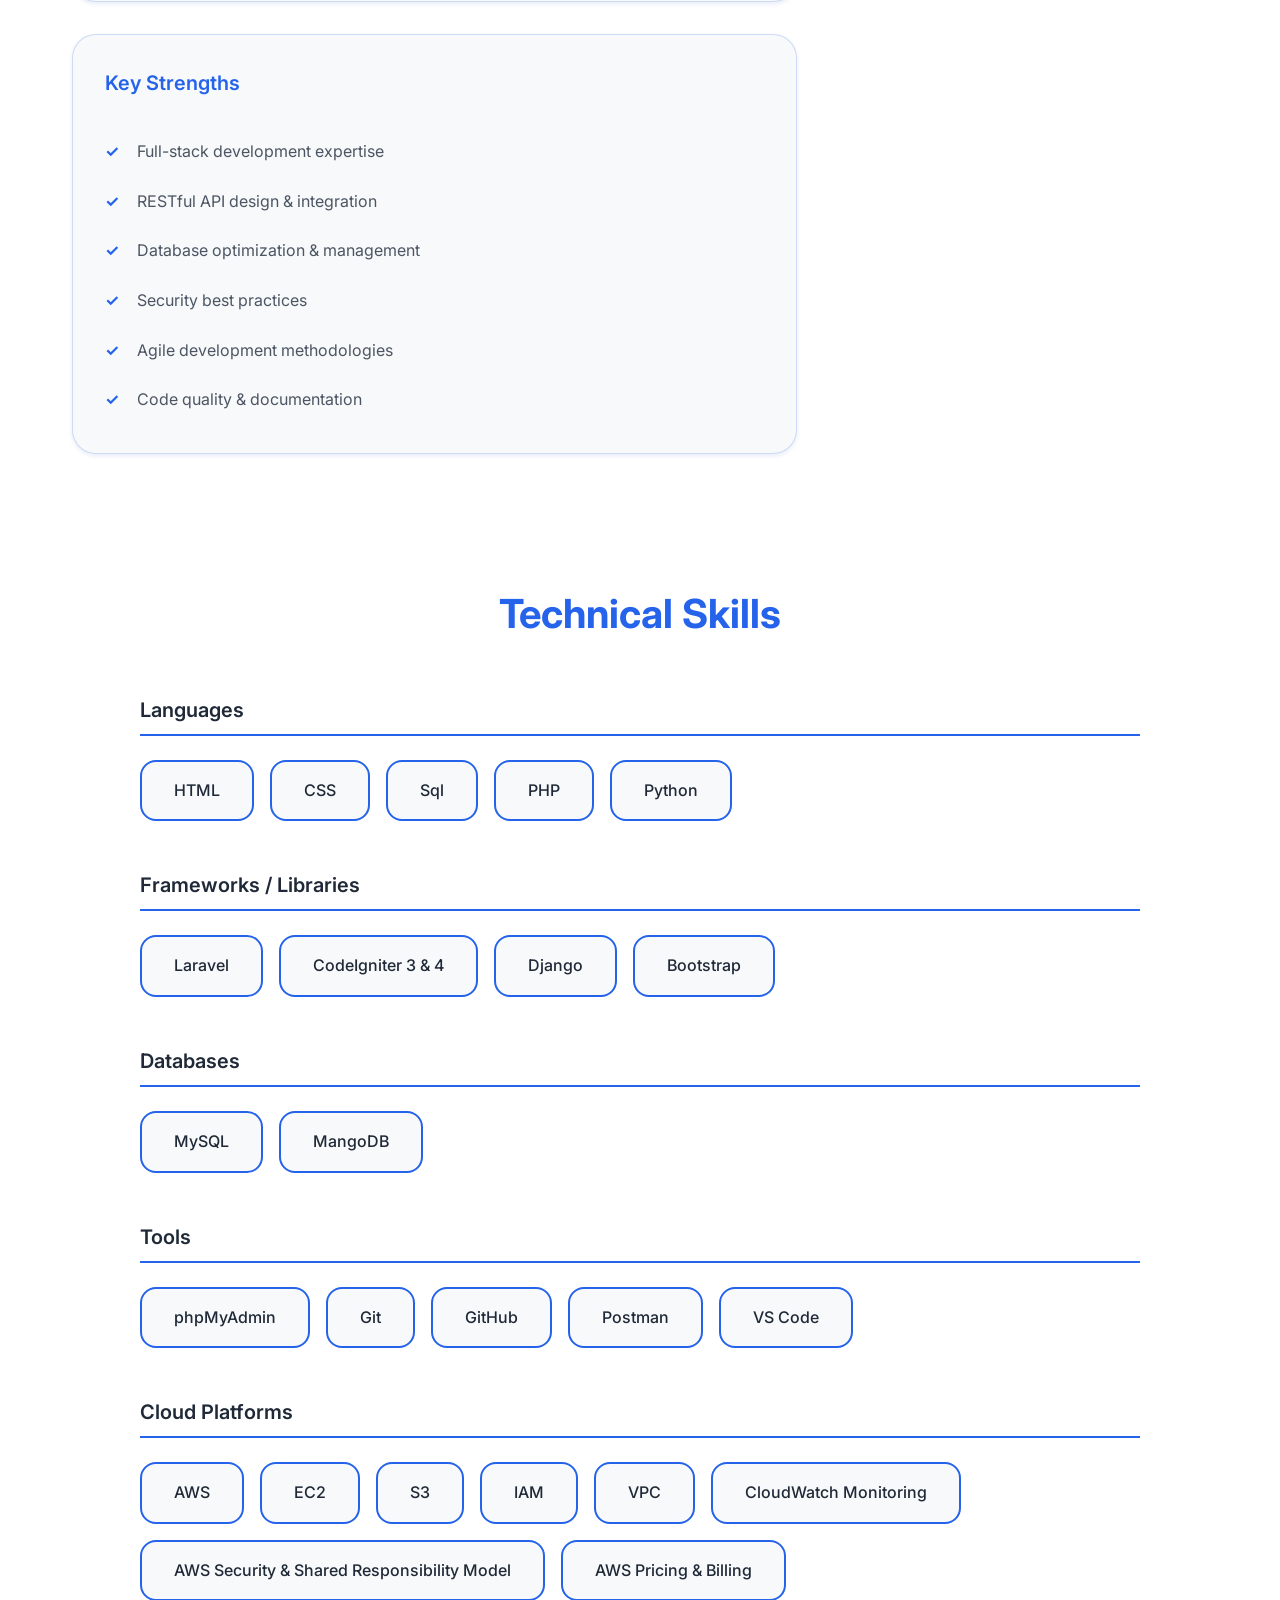
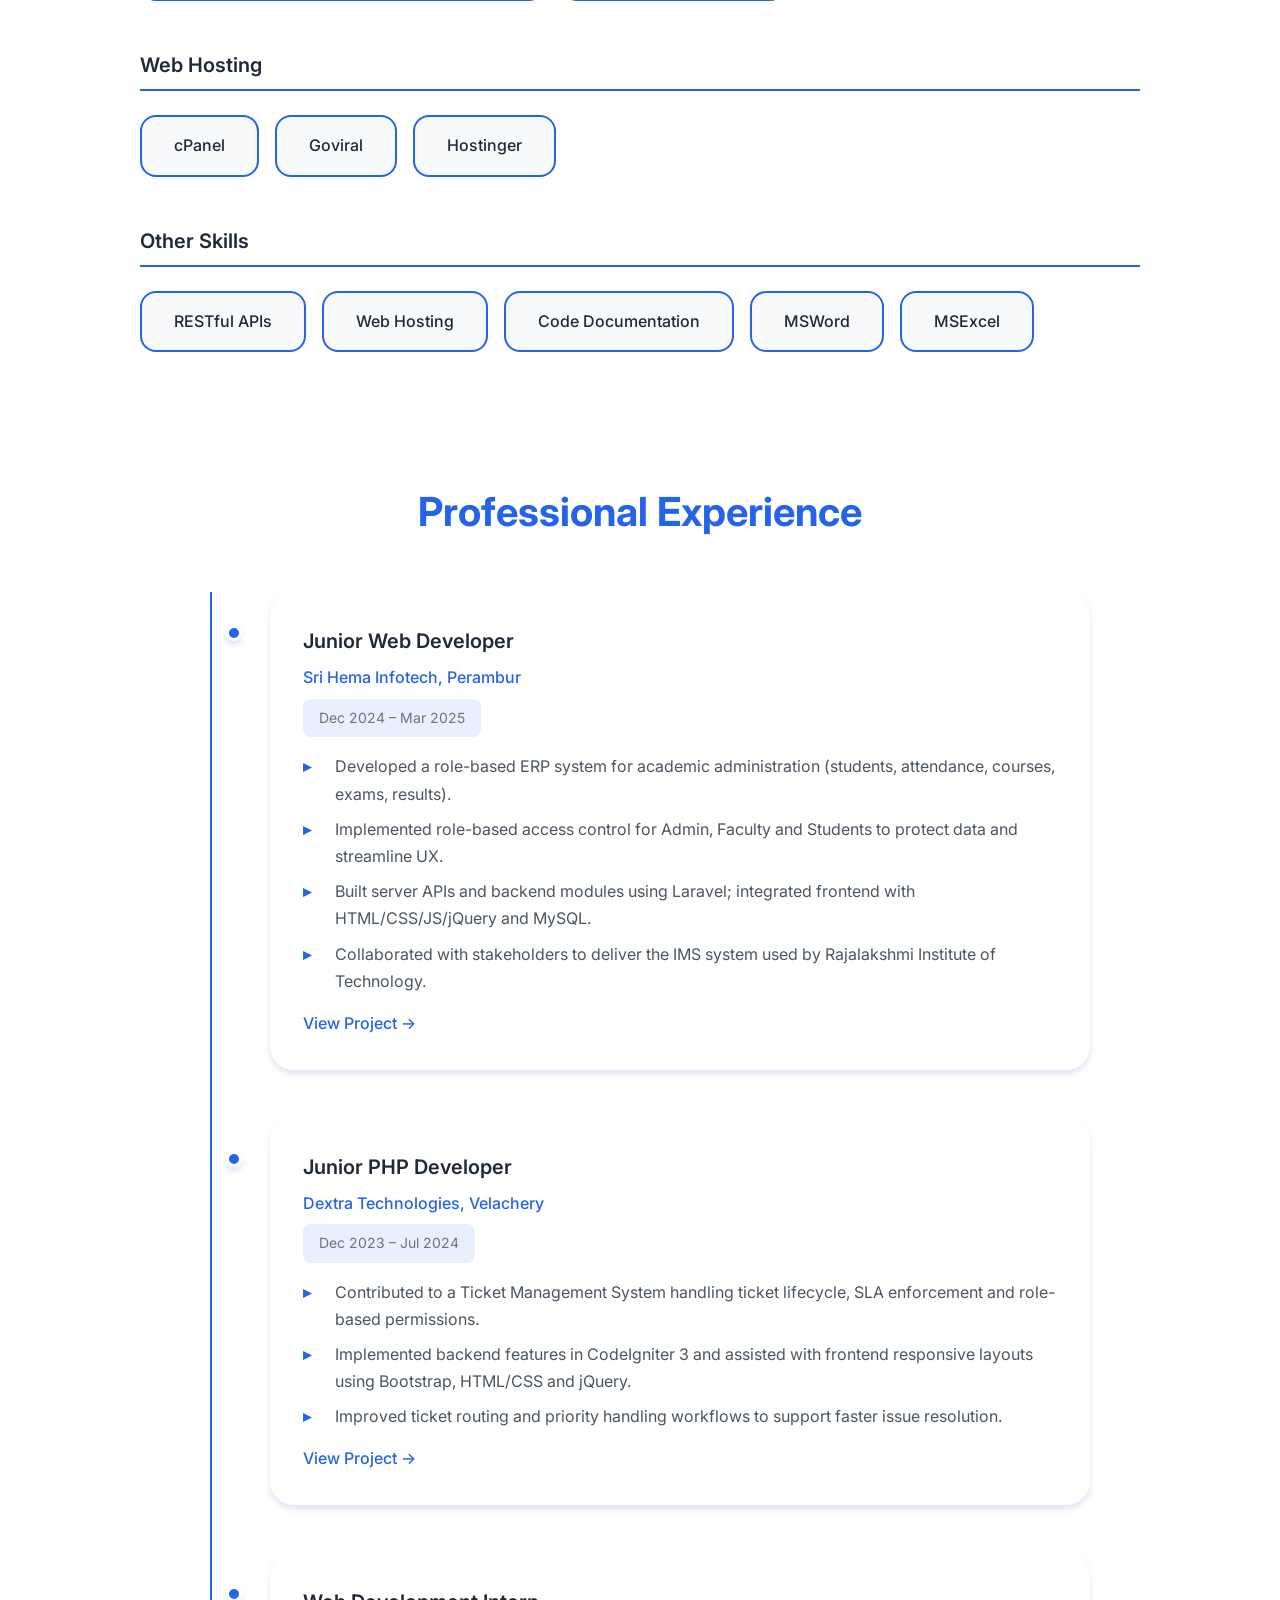
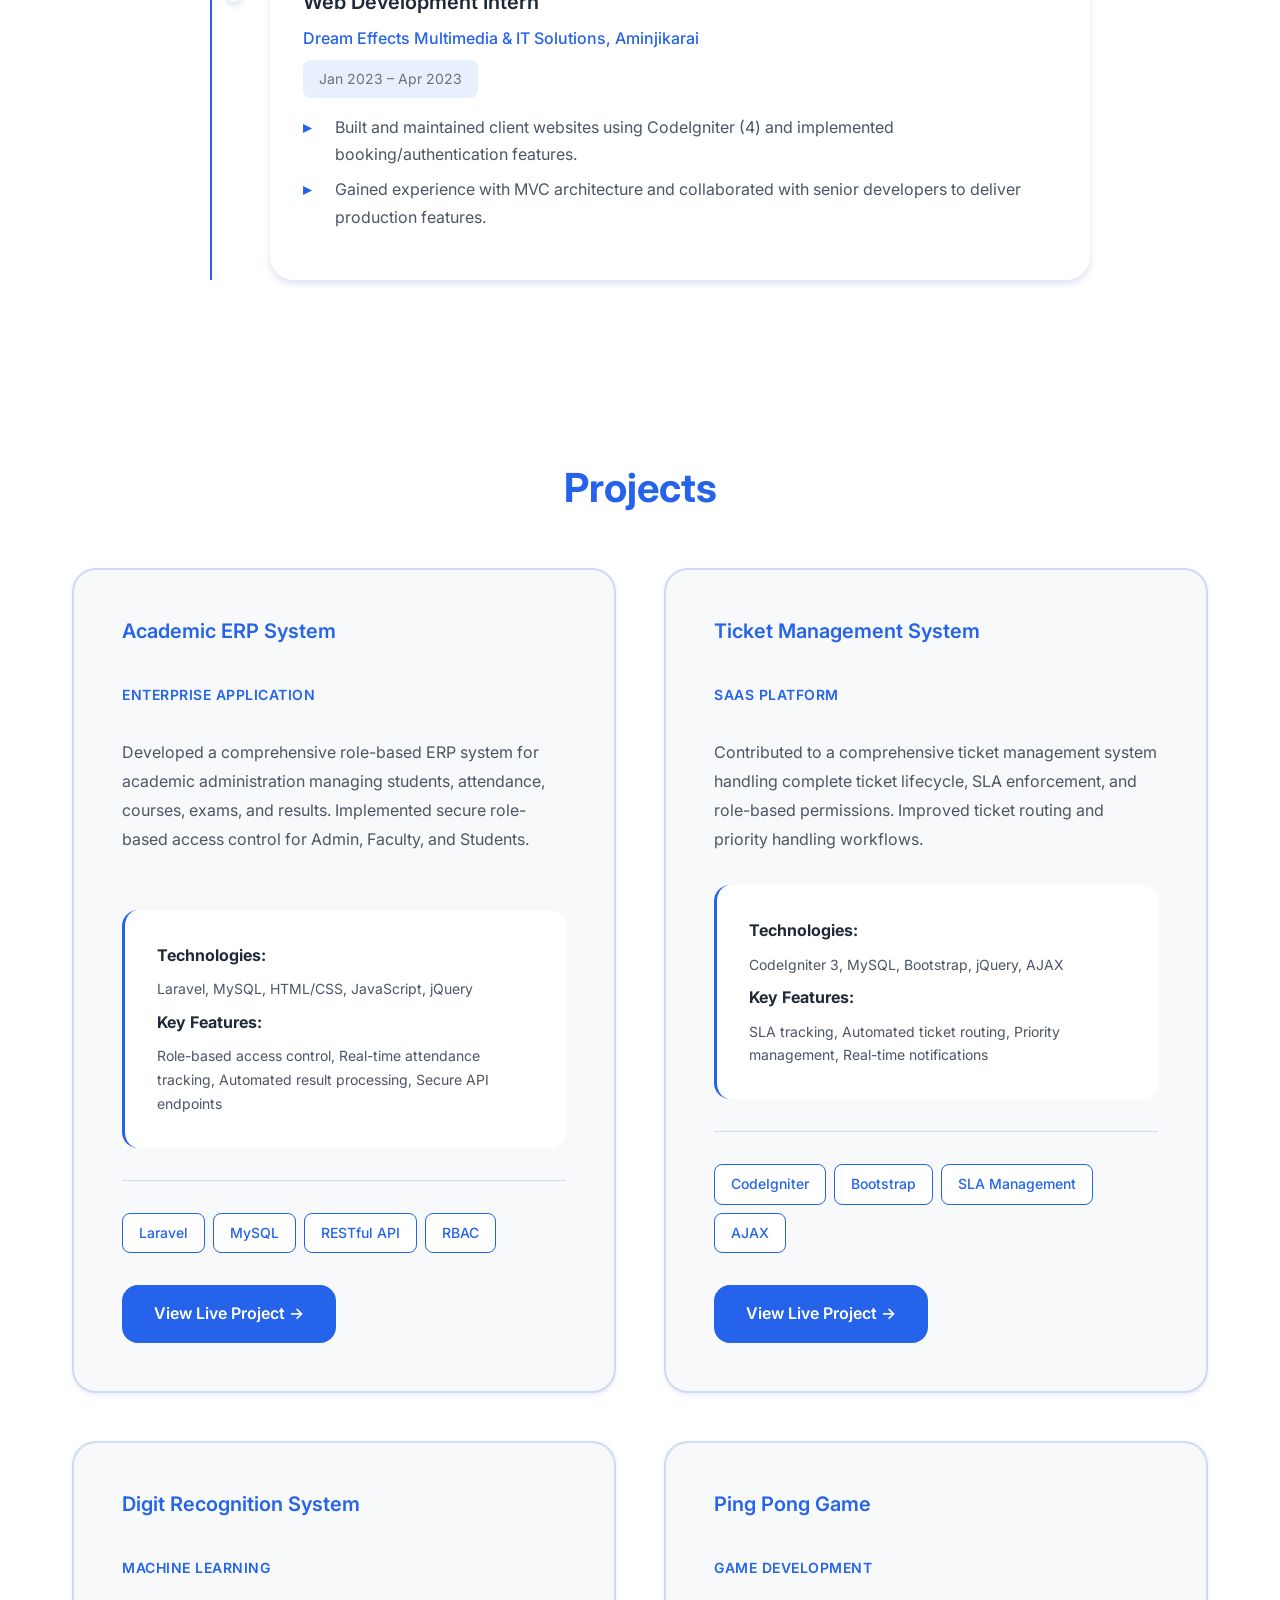
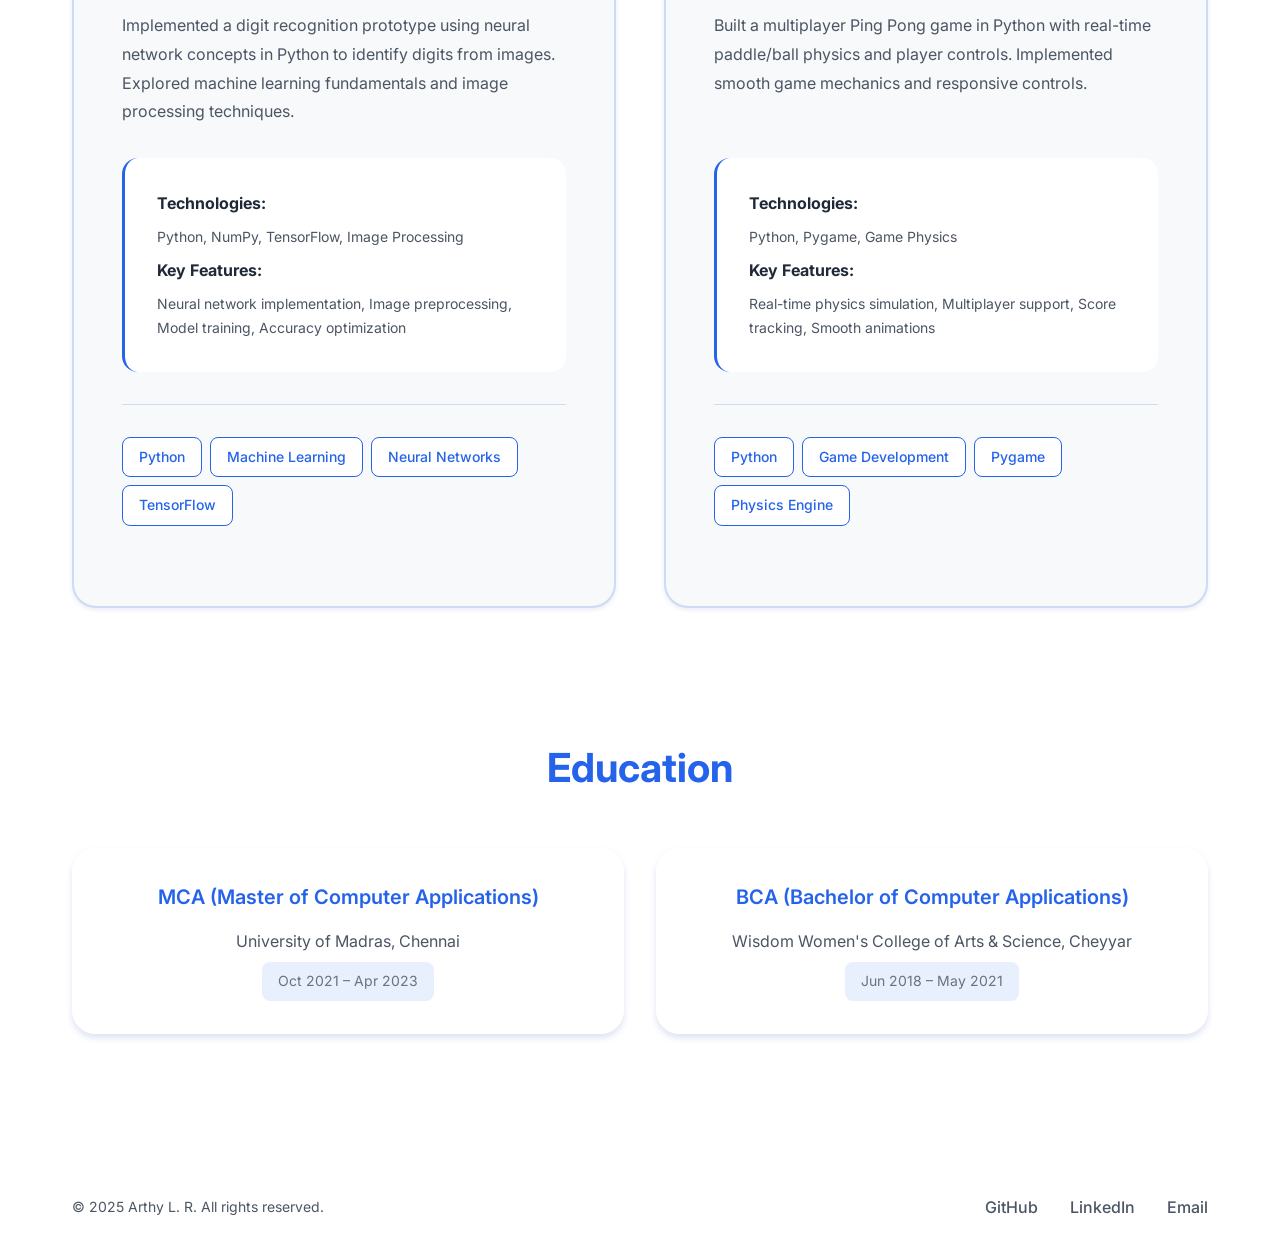
==== commit 265f1329: "Update index.html" ====
--- a/index.html
+++ b/index.html
@@ -347,6 +347,8 @@
 								<span class="skill-tag">RESTful APIs</span>
 								<span class="skill-tag">Web Hosting</span>
 								<span class="skill-tag">Code Documentation</span>
+								<span class="skill-tag">MSWord</span>
+								<span class="skill-tag">MSExcel</span>
 								<!-- <span class="skill-tag">Git Workflows</span> -->
 							</div>
 						</div>
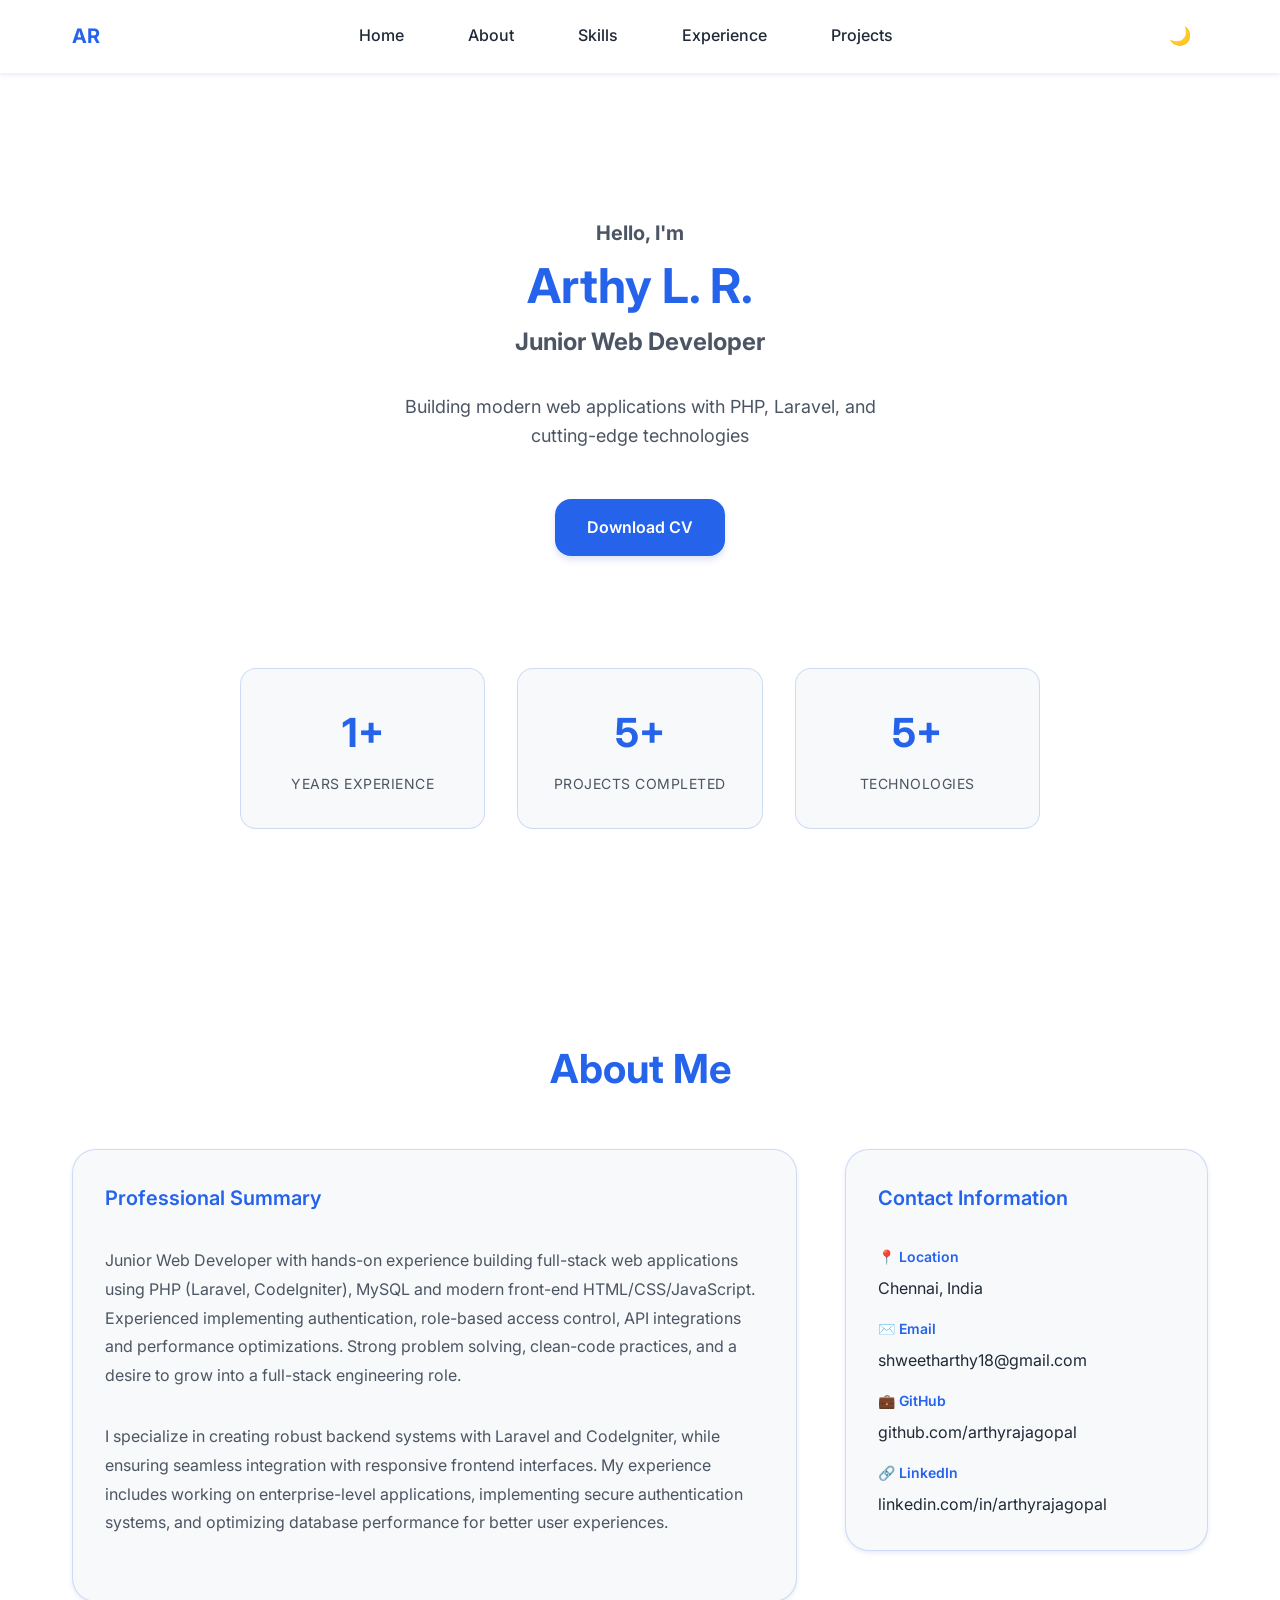
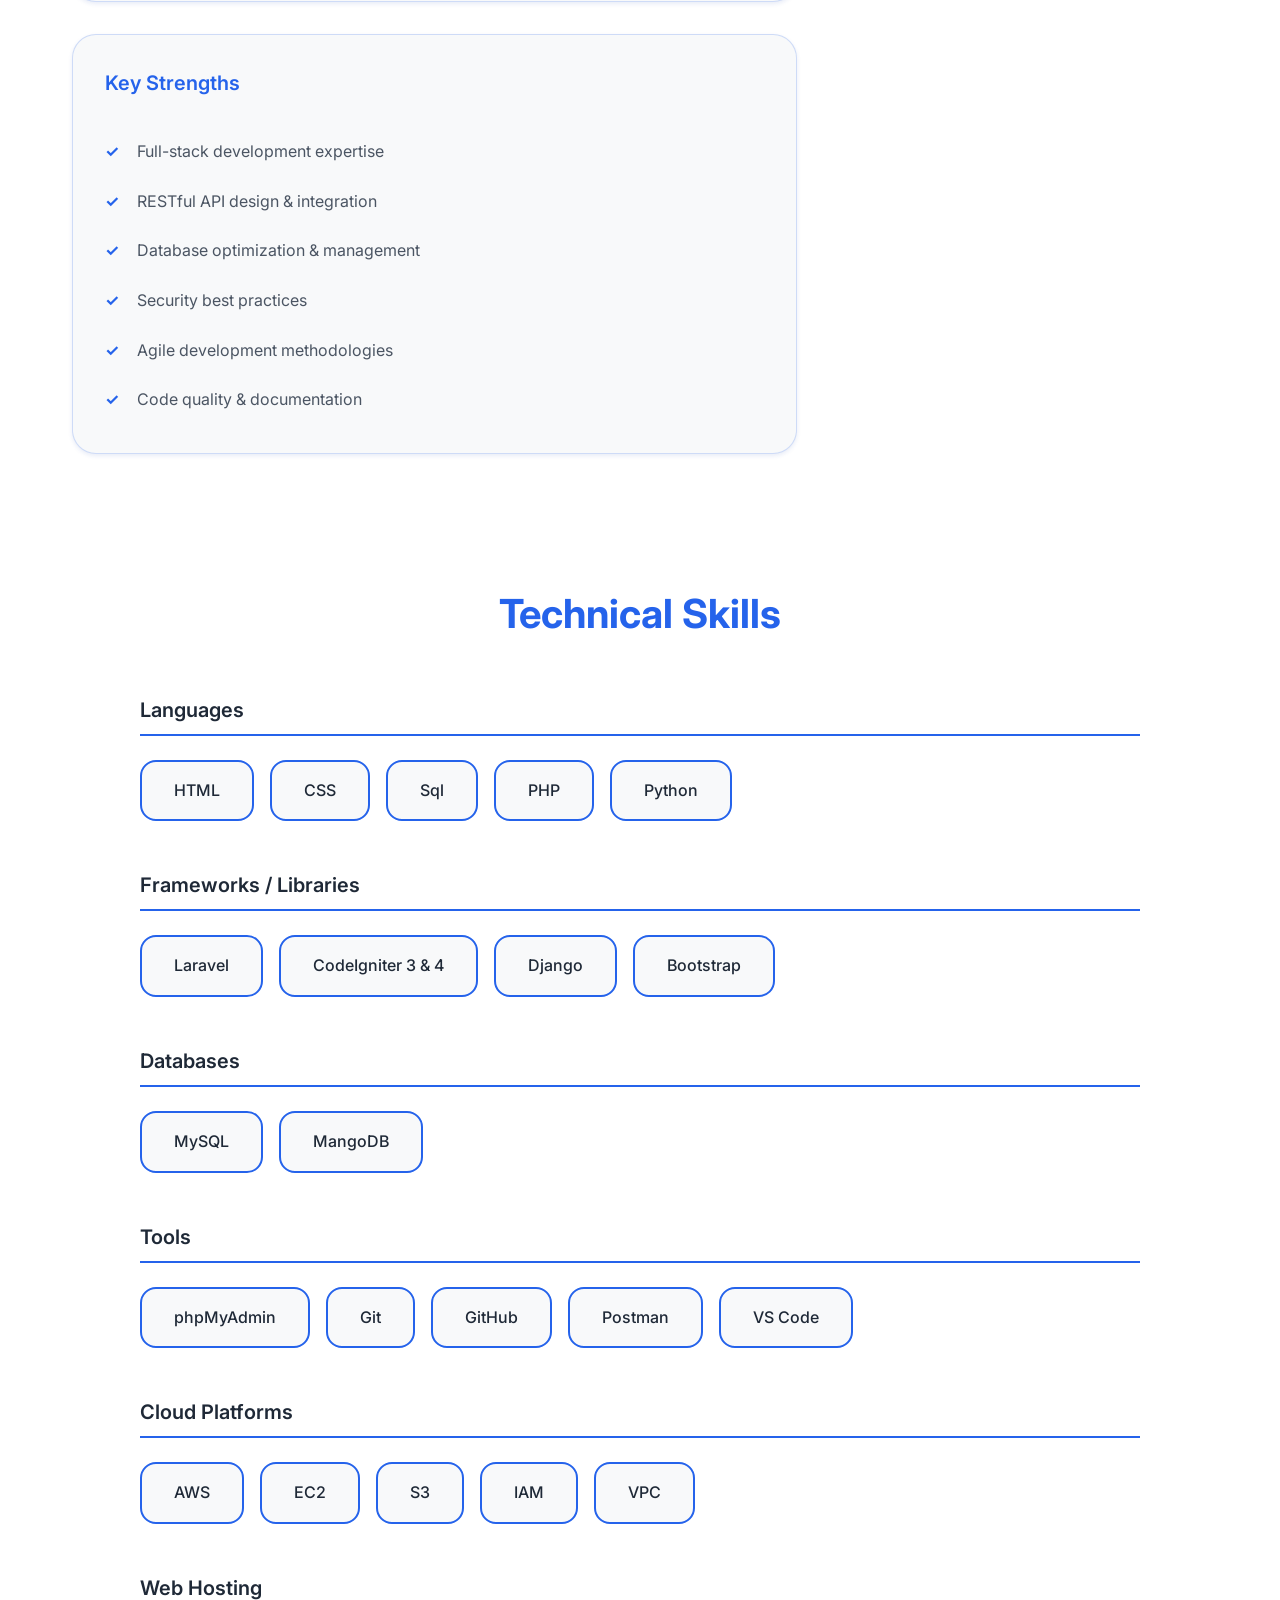
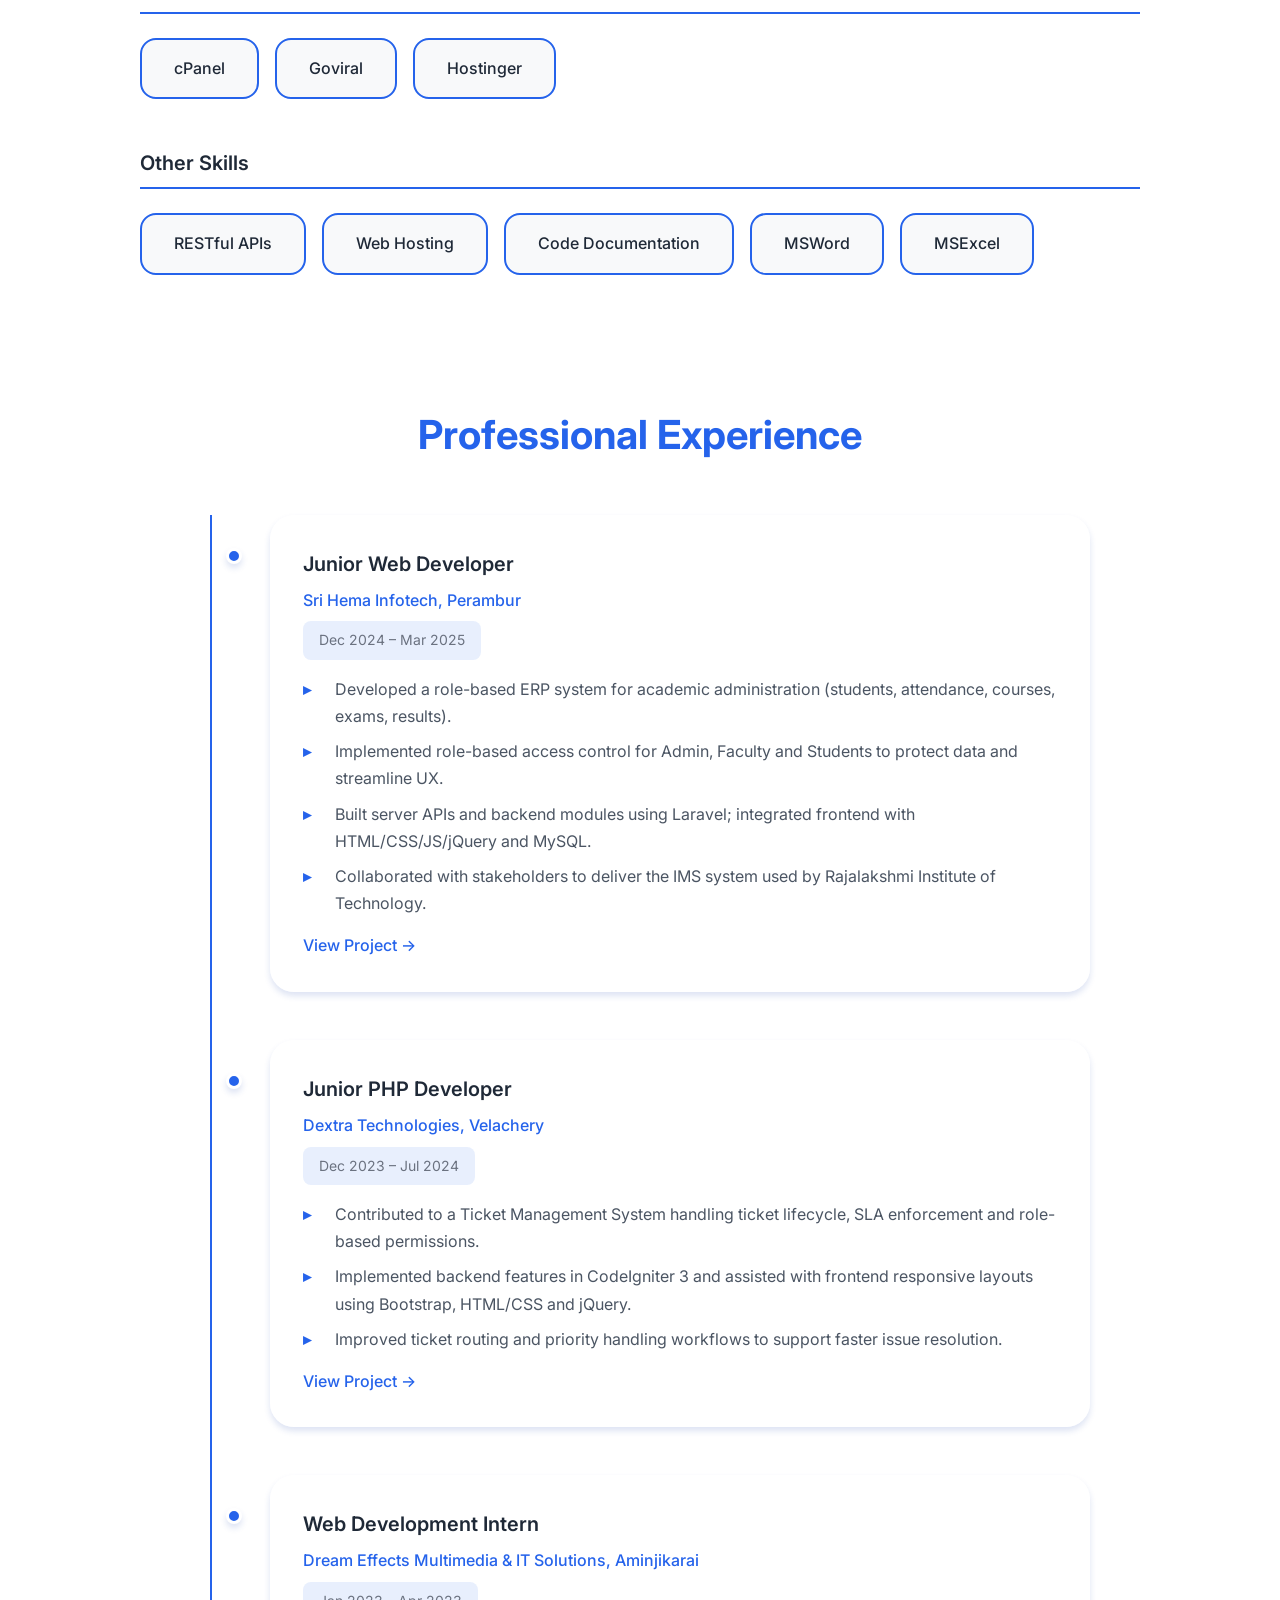
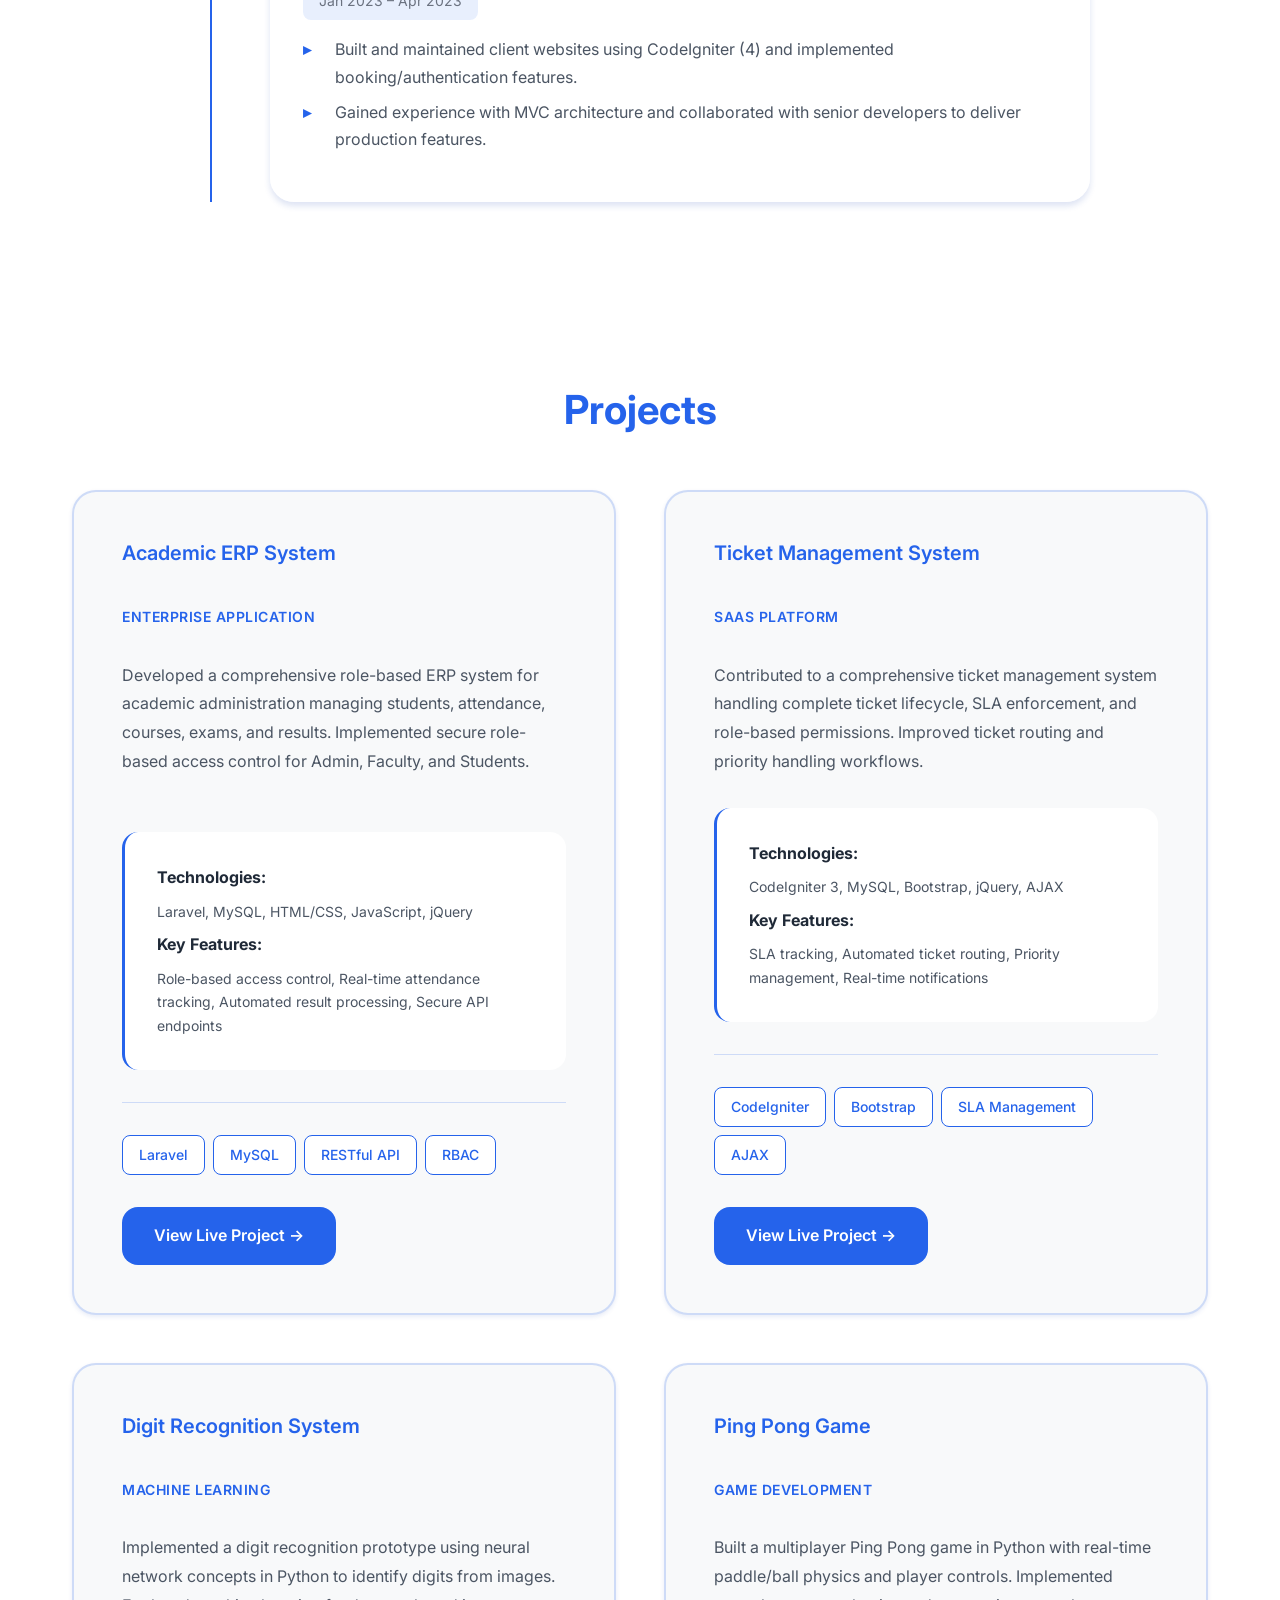
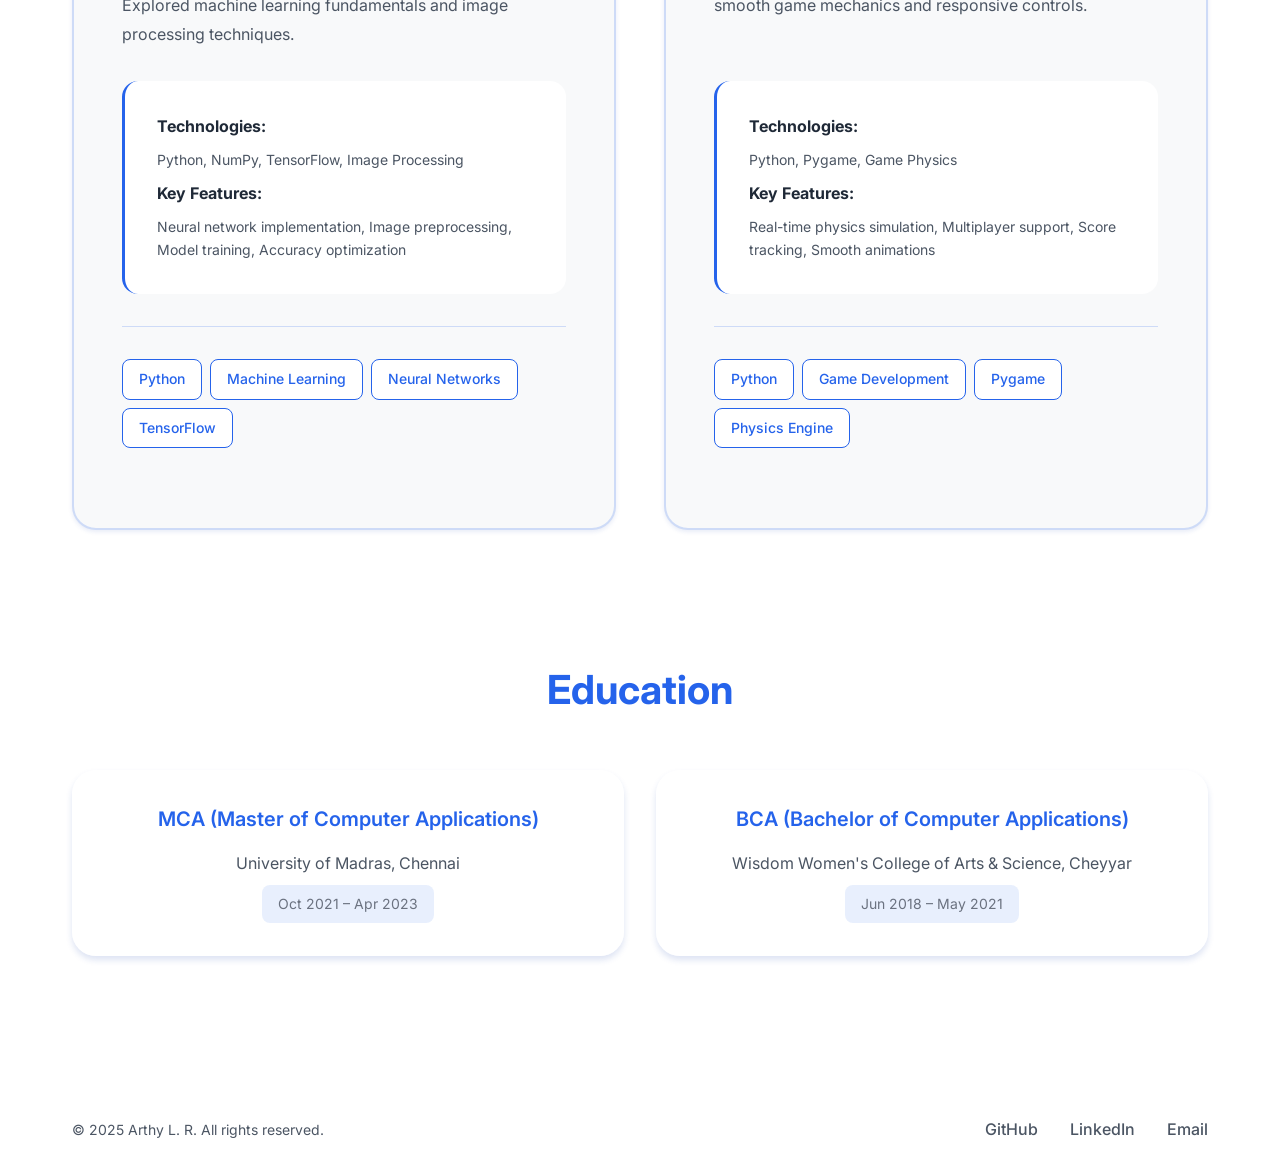
==== commit 7a4a7b4f: "Update index.html" ====
--- a/index.html
+++ b/index.html
@@ -322,9 +322,9 @@
 								<span class="skill-tag"> S3</span>
 								<span class="skill-tag">IAM</span>
 								<span class="skill-tag">VPC</span>
-								<span class="skill-tag">CloudWatch Monitoring</span>
-								<span class="skill-tag">AWS Security & Shared Responsibility Model</span>
-								<span class="skill-tag">AWS Pricing & Billing</span>
+								<!-- <span class="skill-tag">CloudWatch Monitoring</span> -->
+								<!-- <span class="skill-tag">AWS Security & Shared Responsibility Model</span> -->
+								<!-- <span class="skill-tag">AWS Pricing & Billing</span> -->
 						        <!-- or <span class="skill-tag">AWS (EC2, S3, IAM)</span> -->
 						    </div>
 						</div>
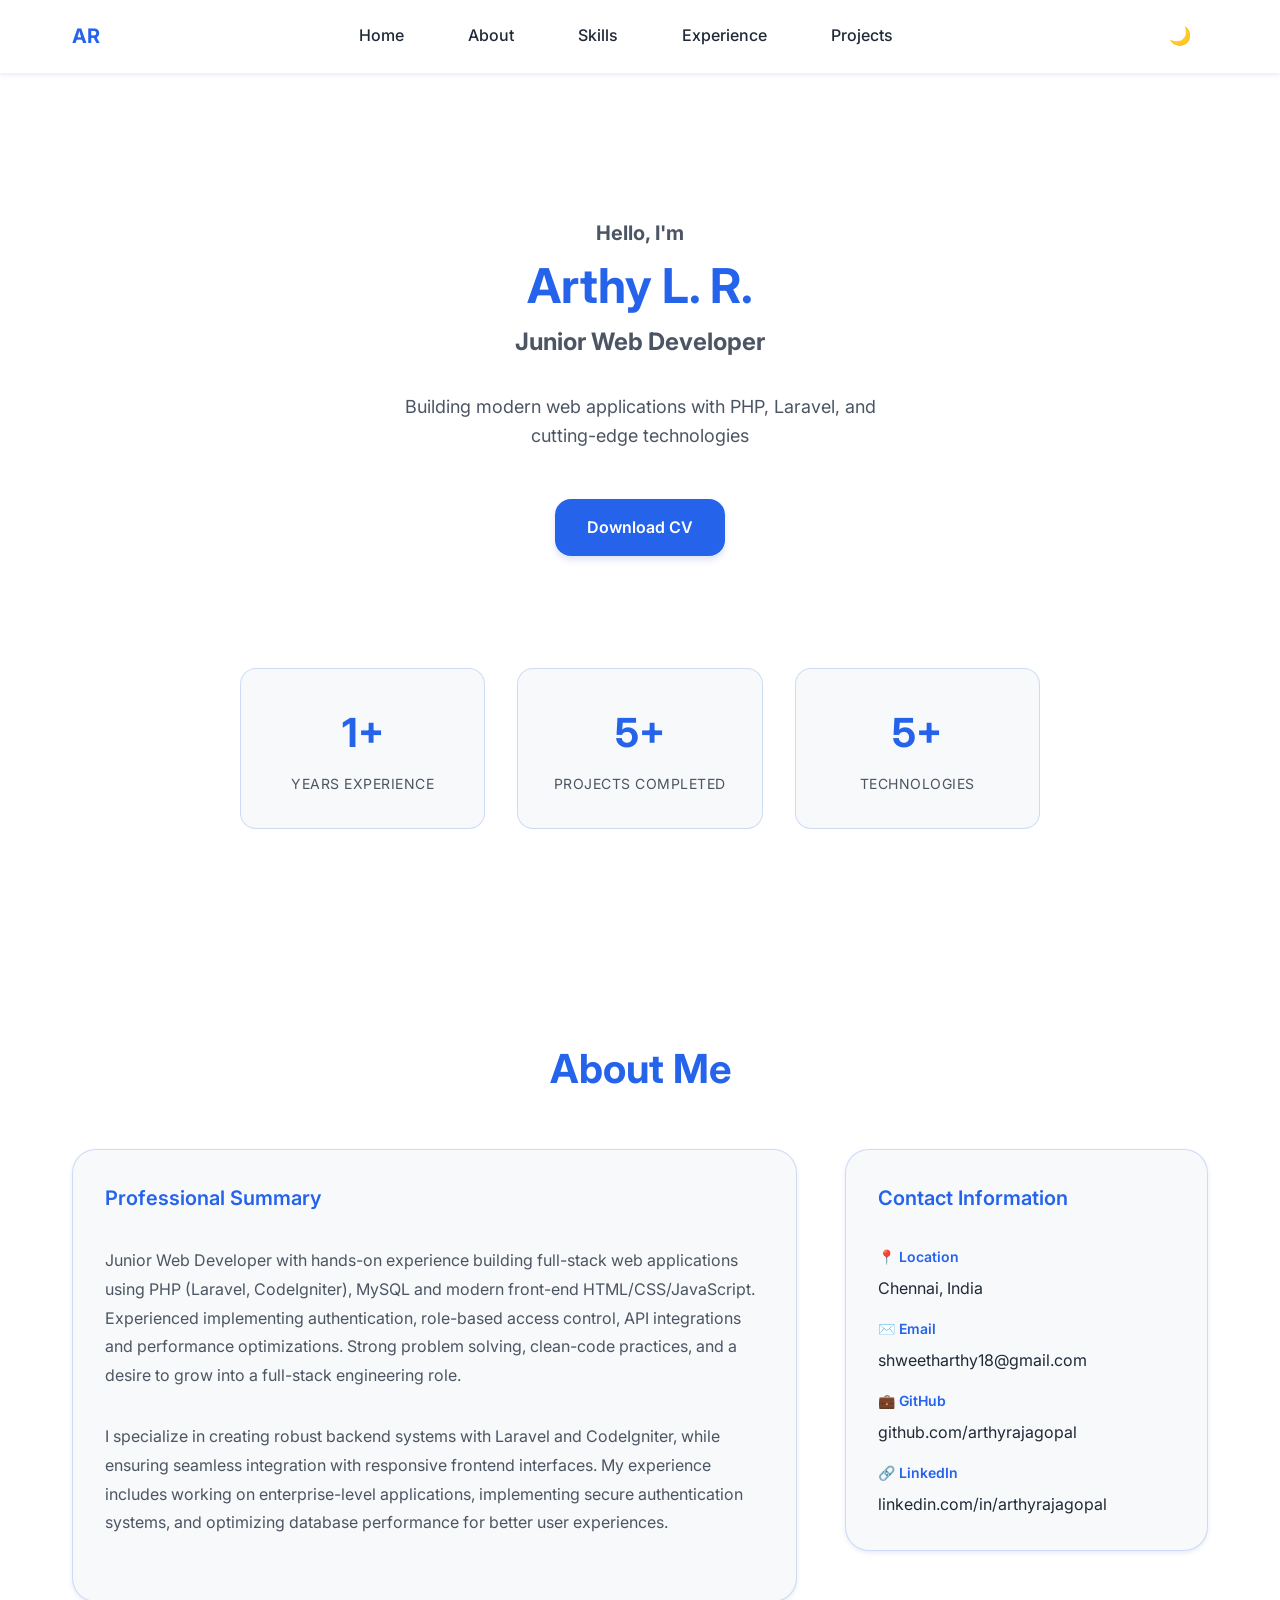
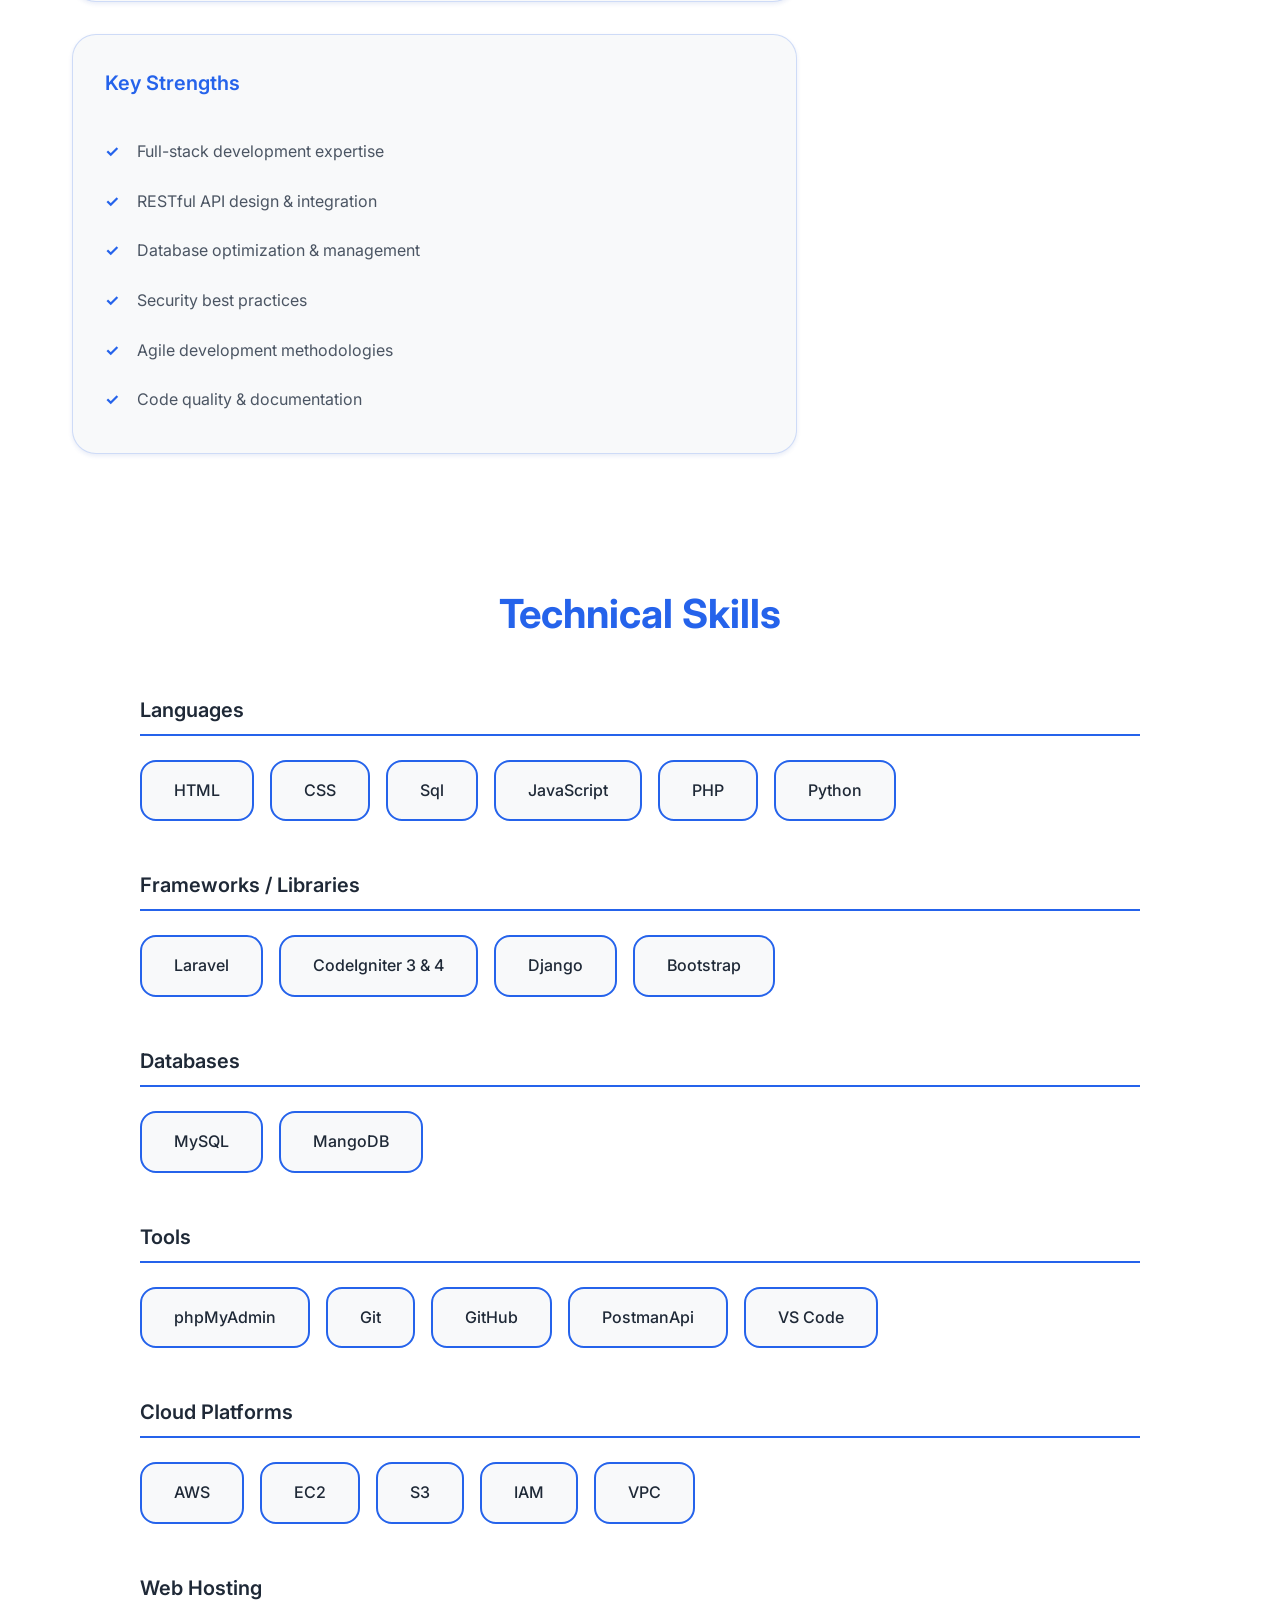
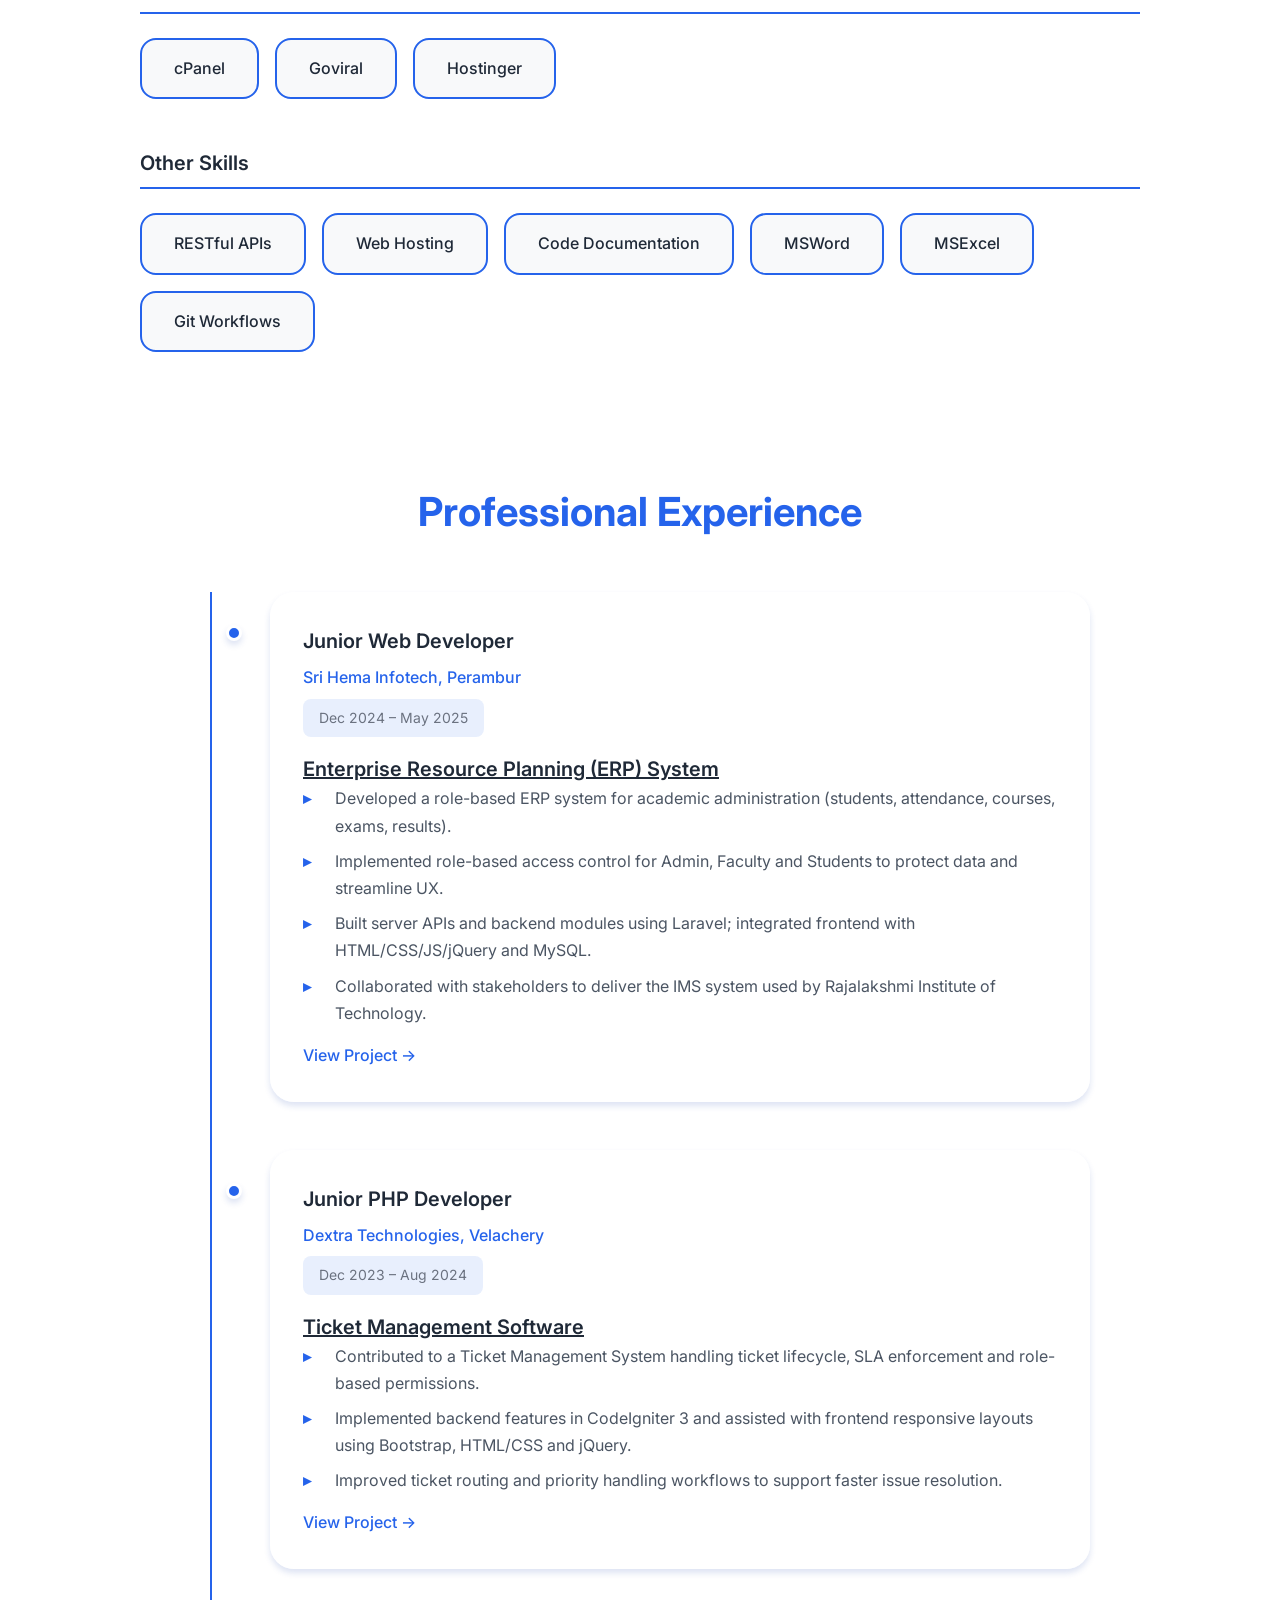
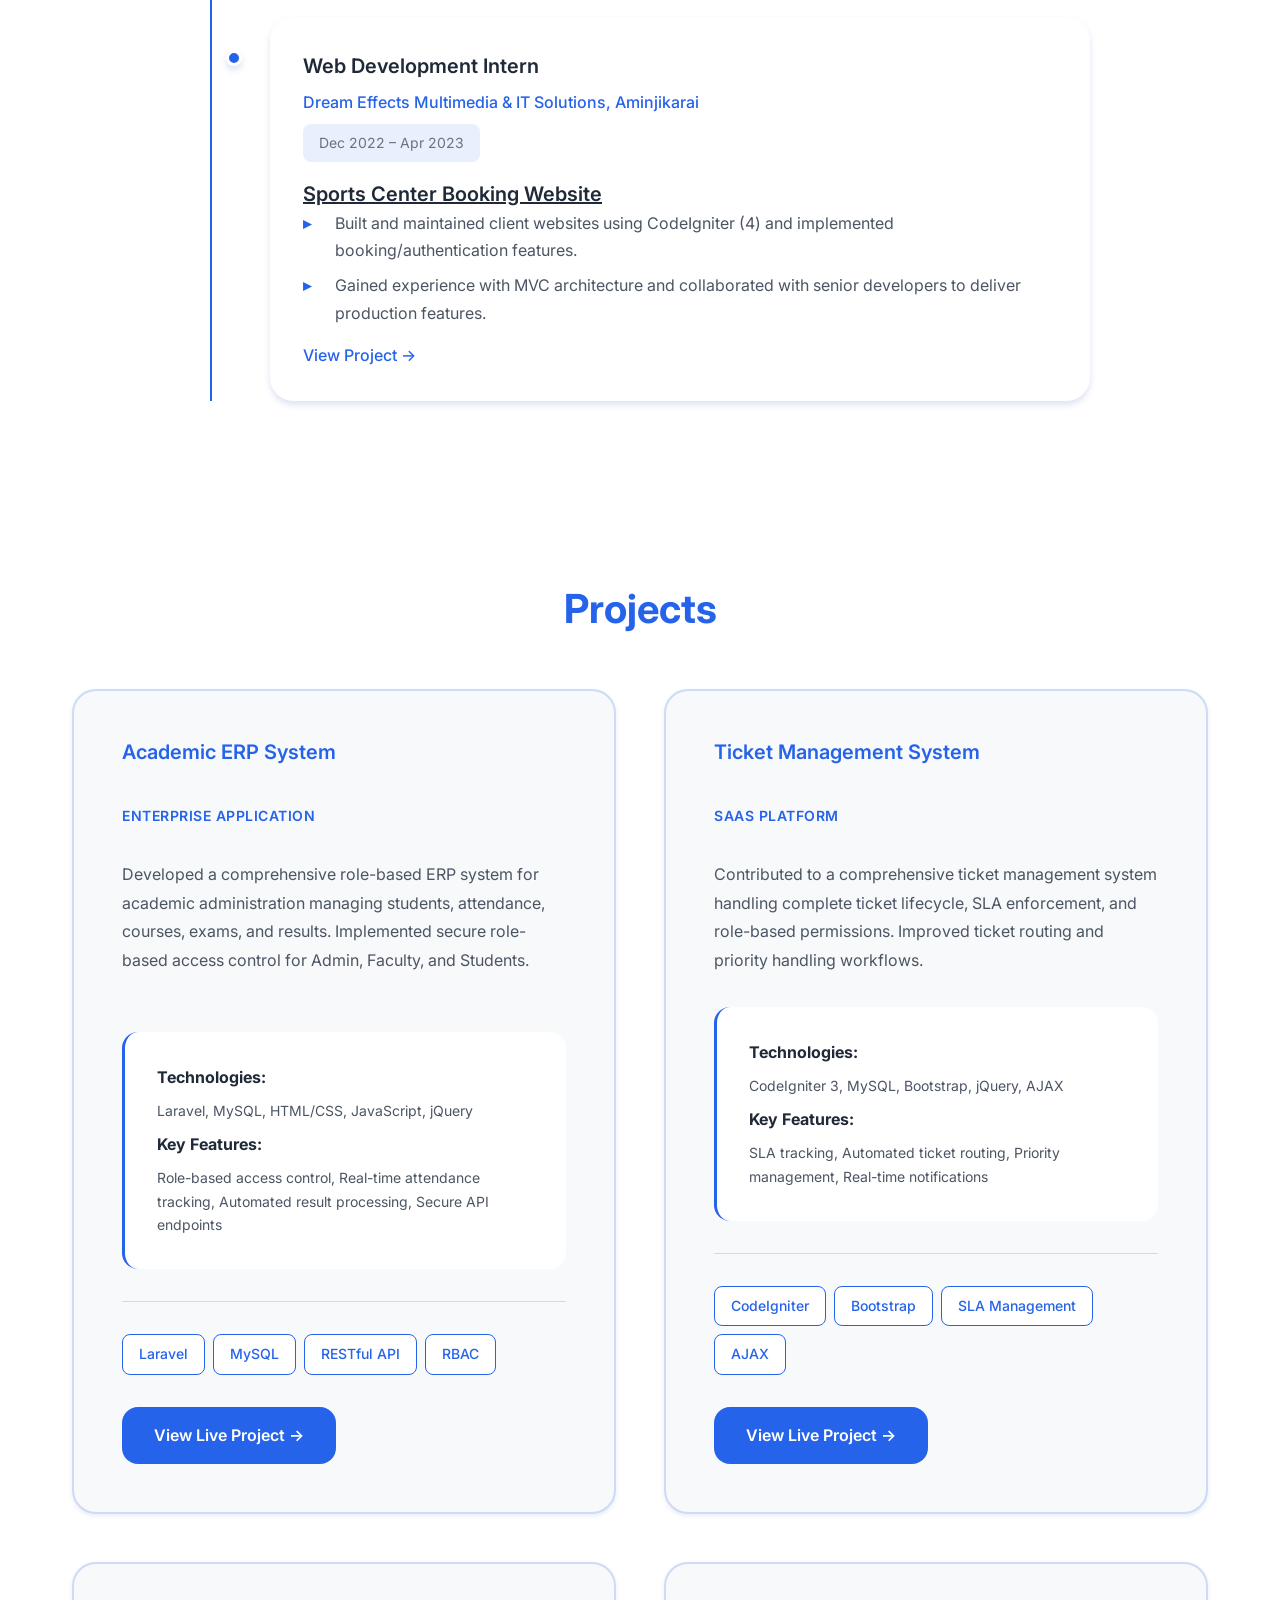
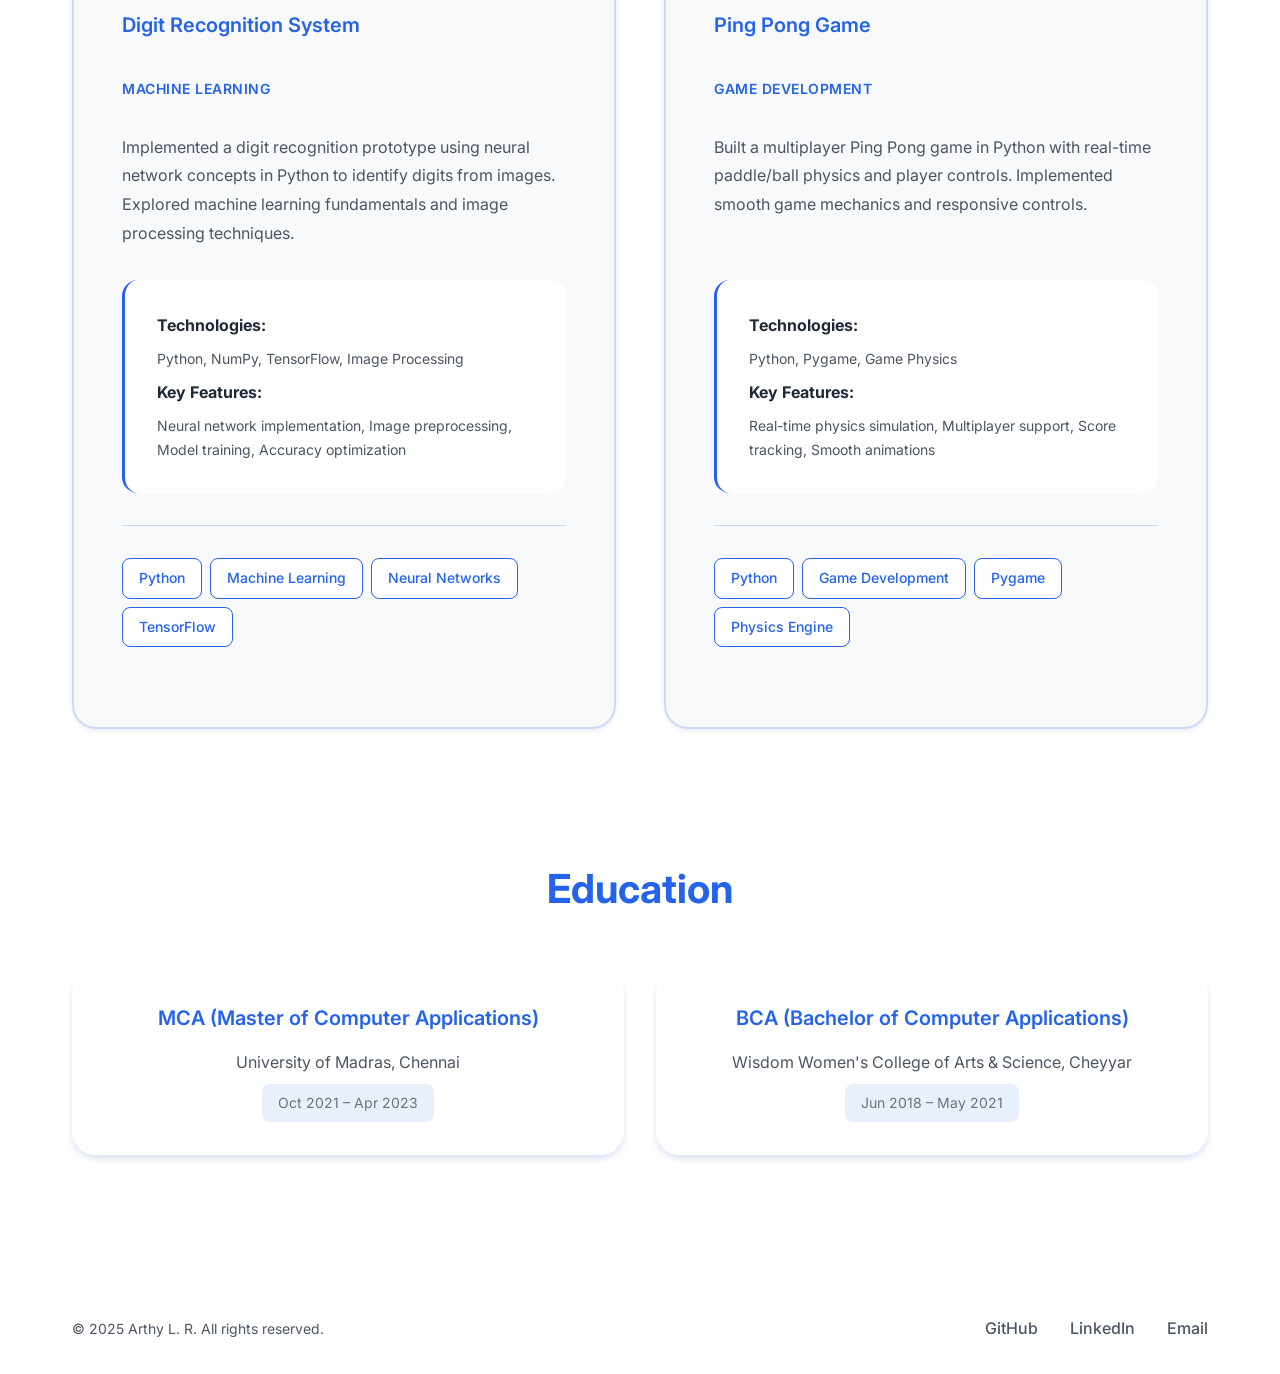
==== commit 02cd994d: "Update index.html" ====
--- a/index.html
+++ b/index.html
@@ -274,7 +274,7 @@
 								<span class="skill-tag">HTML</span>
 								<span class="skill-tag">CSS</span>
 								<span class="skill-tag">Sql</span>
-								<!-- <span class="skill-tag">JavaScript</span> -->
+								<span class="skill-tag">JavaScript</span>
 								<span class="skill-tag">PHP</span>
 								<span class="skill-tag">Python</span>
 							</div>
@@ -310,7 +310,7 @@
 								<span class="skill-tag">phpMyAdmin</span>
 								<span class="skill-tag">Git</span>
 								<span class="skill-tag">GitHub</span>
-								<span class="skill-tag">Postman</span>
+								<span class="skill-tag">PostmanApi</span>
 								<span class="skill-tag">VS Code</span>
 							</div>
 						</div>
@@ -349,7 +349,7 @@
 								<span class="skill-tag">Code Documentation</span>
 								<span class="skill-tag">MSWord</span>
 								<span class="skill-tag">MSExcel</span>
-								<!-- <span class="skill-tag">Git Workflows</span> -->
+								<span class="skill-tag">Git Workflows</span>
 							</div>
 						</div>
 					</div>
@@ -377,9 +377,11 @@
 										>Sri Hema Infotech, Perambur</span
 									>
 								</div>
-								<span class="timeline-date"
-									>Dec 2024 – Mar 2025</span
-								>
+								<span class="timeline-date">Dec 2024 – May 2025</span
+								>
+								<h3 class="timeline-title">
+									    <u>Enterprise Resource Planning (ERP) System</u>
+									</h3>
 								<ul class="timeline-description" role="list">
 									<li>
 										Developed a role-based ERP system for
@@ -424,8 +426,11 @@
 									>
 								</div>
 								<span class="timeline-date"
-									>Dec 2023 – Jul 2024</span
-								>
+									>Dec 2023 – Aug 2024</span
+								>
+								<h3 class="timeline-title">
+									    <u>Ticket Management Software</u>
+									</h3>
 								<ul class="timeline-description" role="list">
 									<li>
 										Contributed to a Ticket Management
@@ -467,8 +472,11 @@
 									>
 								</div>
 								<span class="timeline-date"
-									>Jan 2023 – Apr 2023</span
-								>
+									>Dec 2022 – Apr 2023</span
+								>
+									<h3 class="timeline-title">
+									    <u>Sports Center Booking Website</u>
+									</h3>
 								<ul class="timeline-description" role="list">
 									<li>
 										Built and maintained client websites
@@ -481,6 +489,12 @@
 										to deliver production features.
 									</li>
 								</ul>
+								<a
+									href="https://github.com/arthyrajagopal/booking.git"
+									target="_blank"
+									rel="noopener noreferrer"
+									class="timeline-link"
+									>View Project →</a
 							</div>
 						</article>
 					</div>
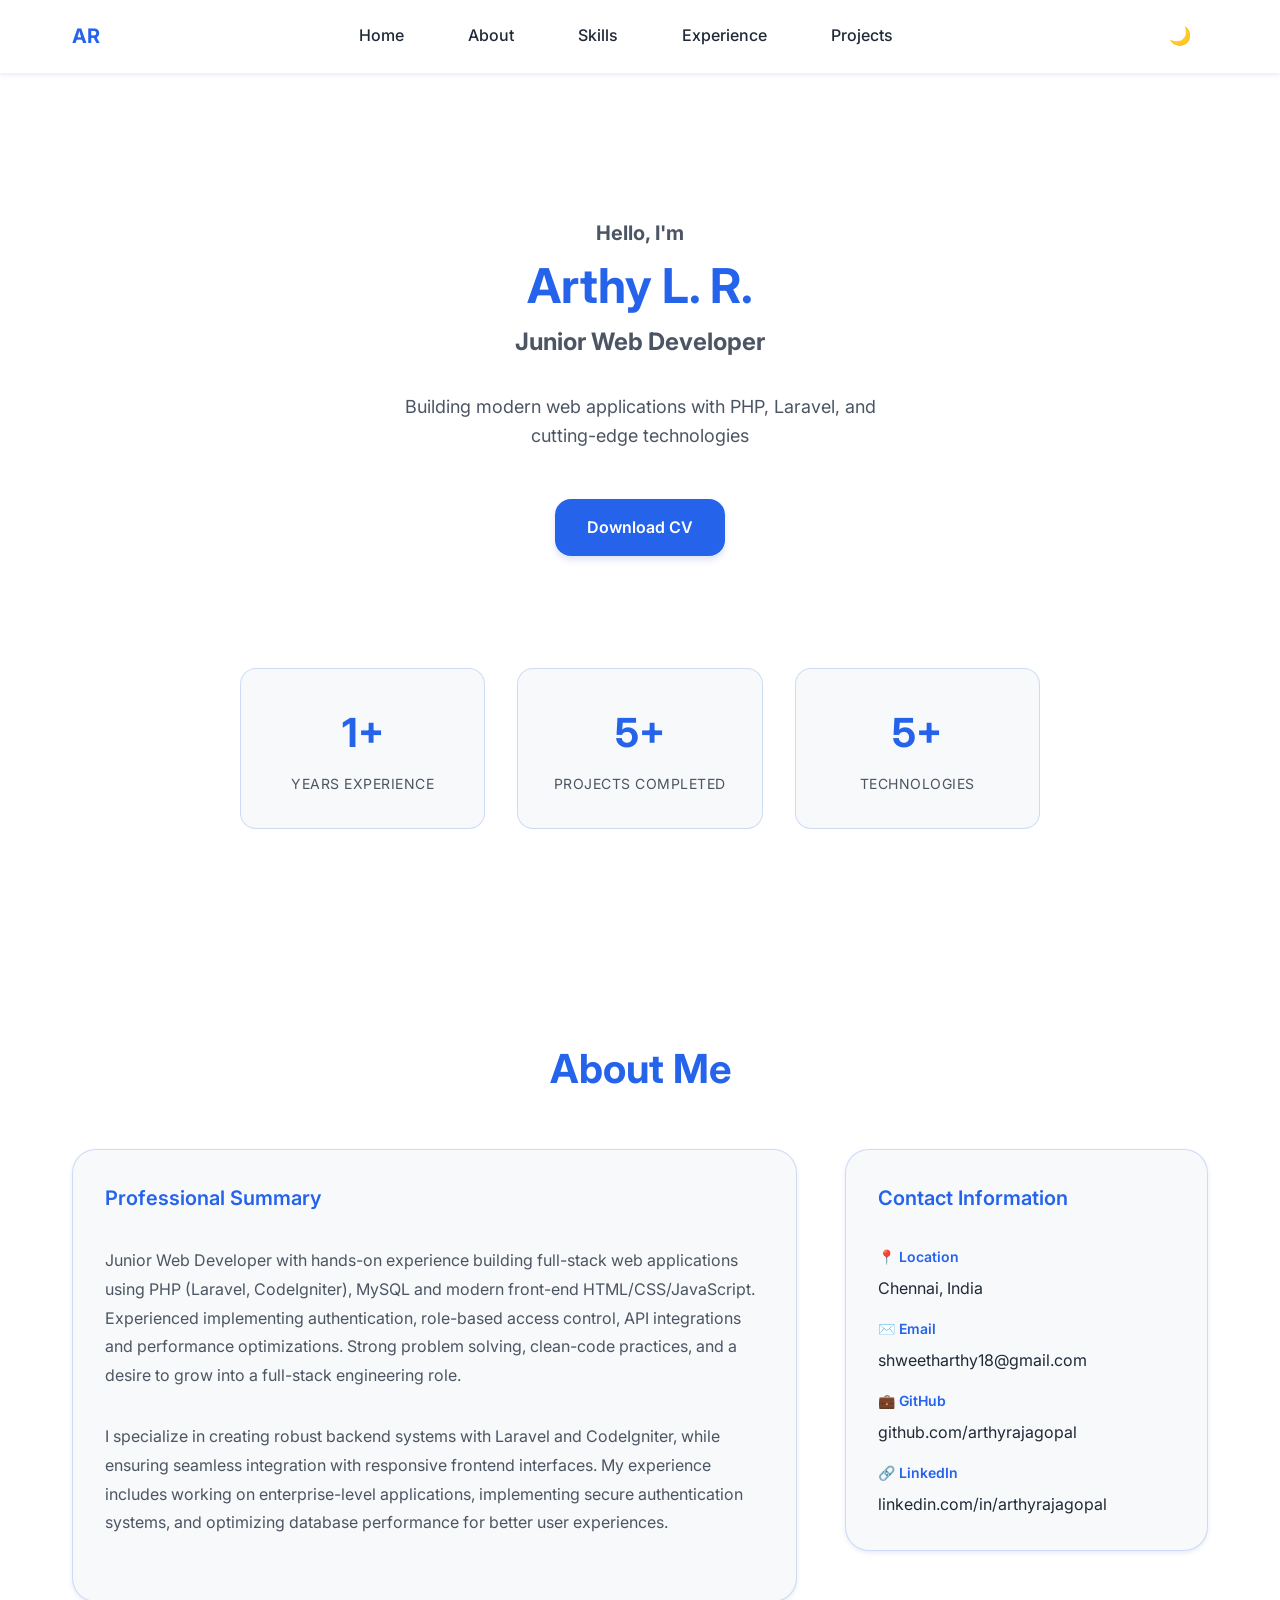
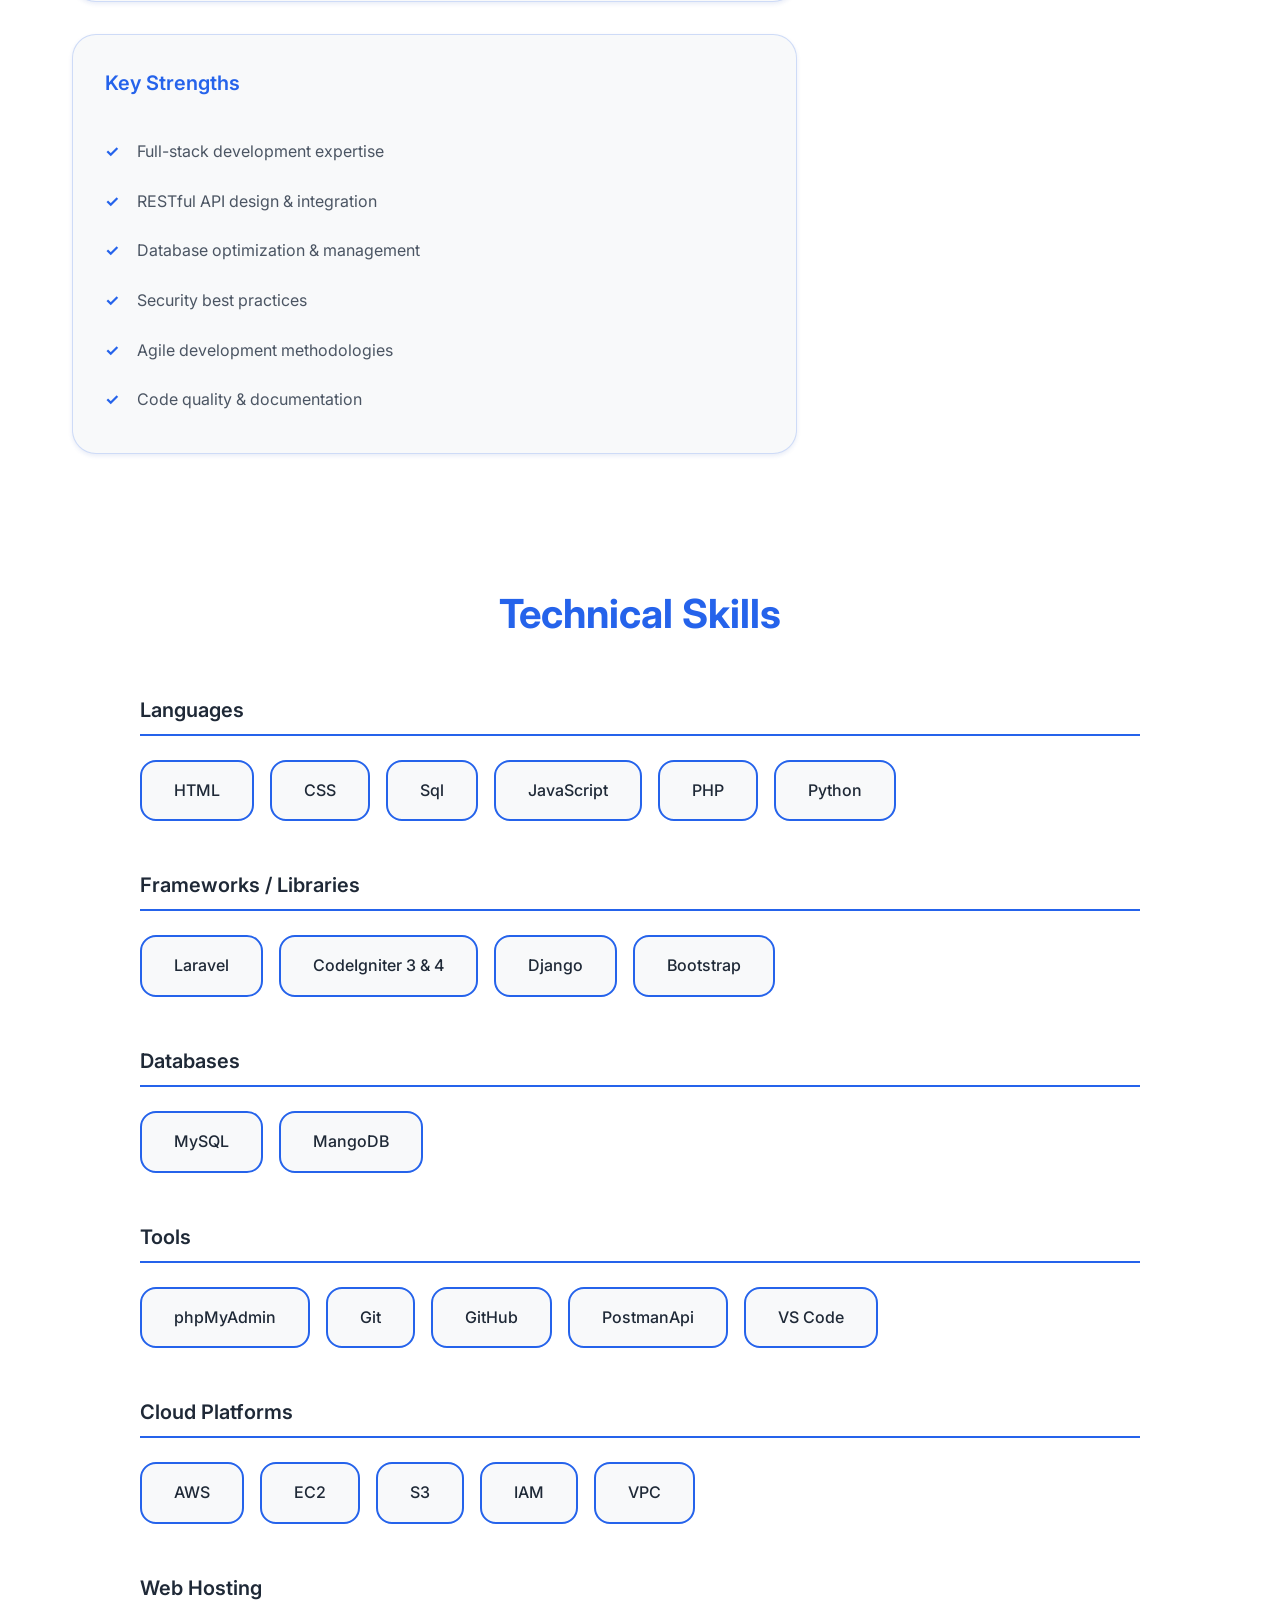
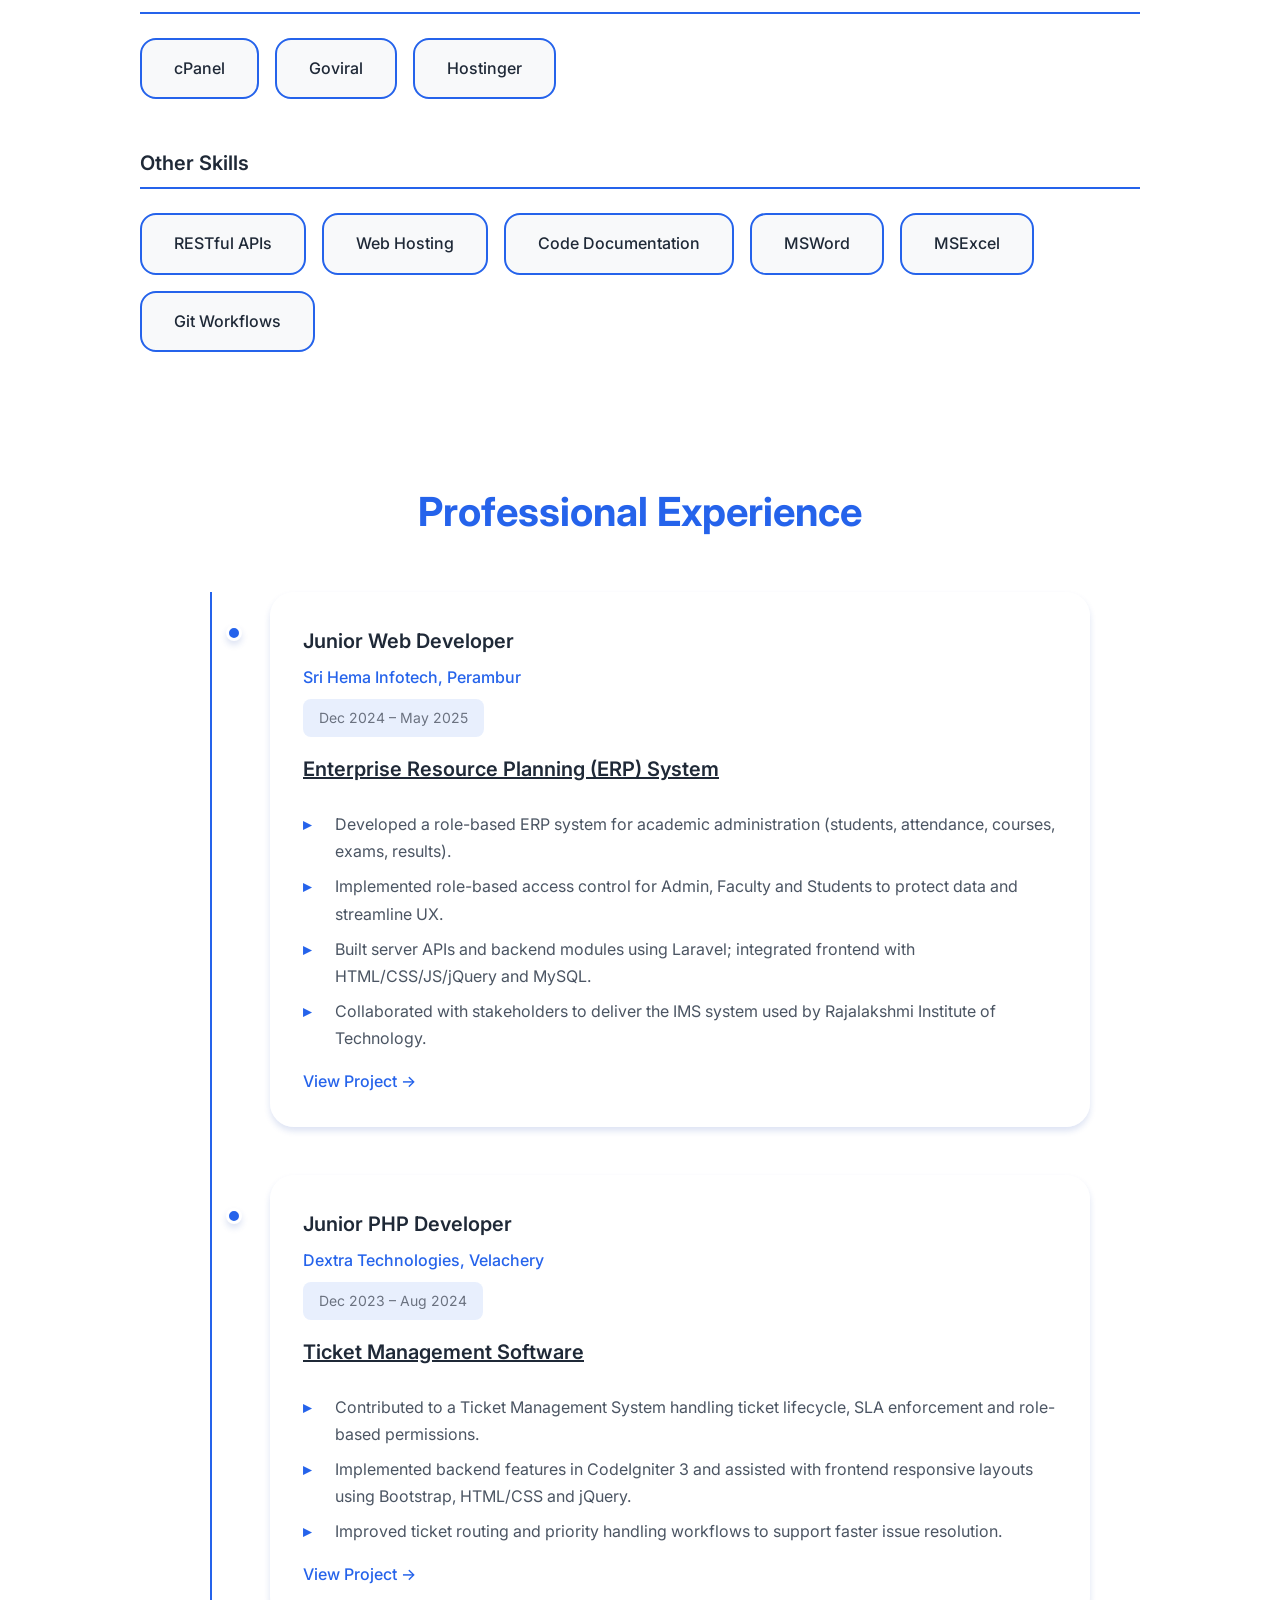
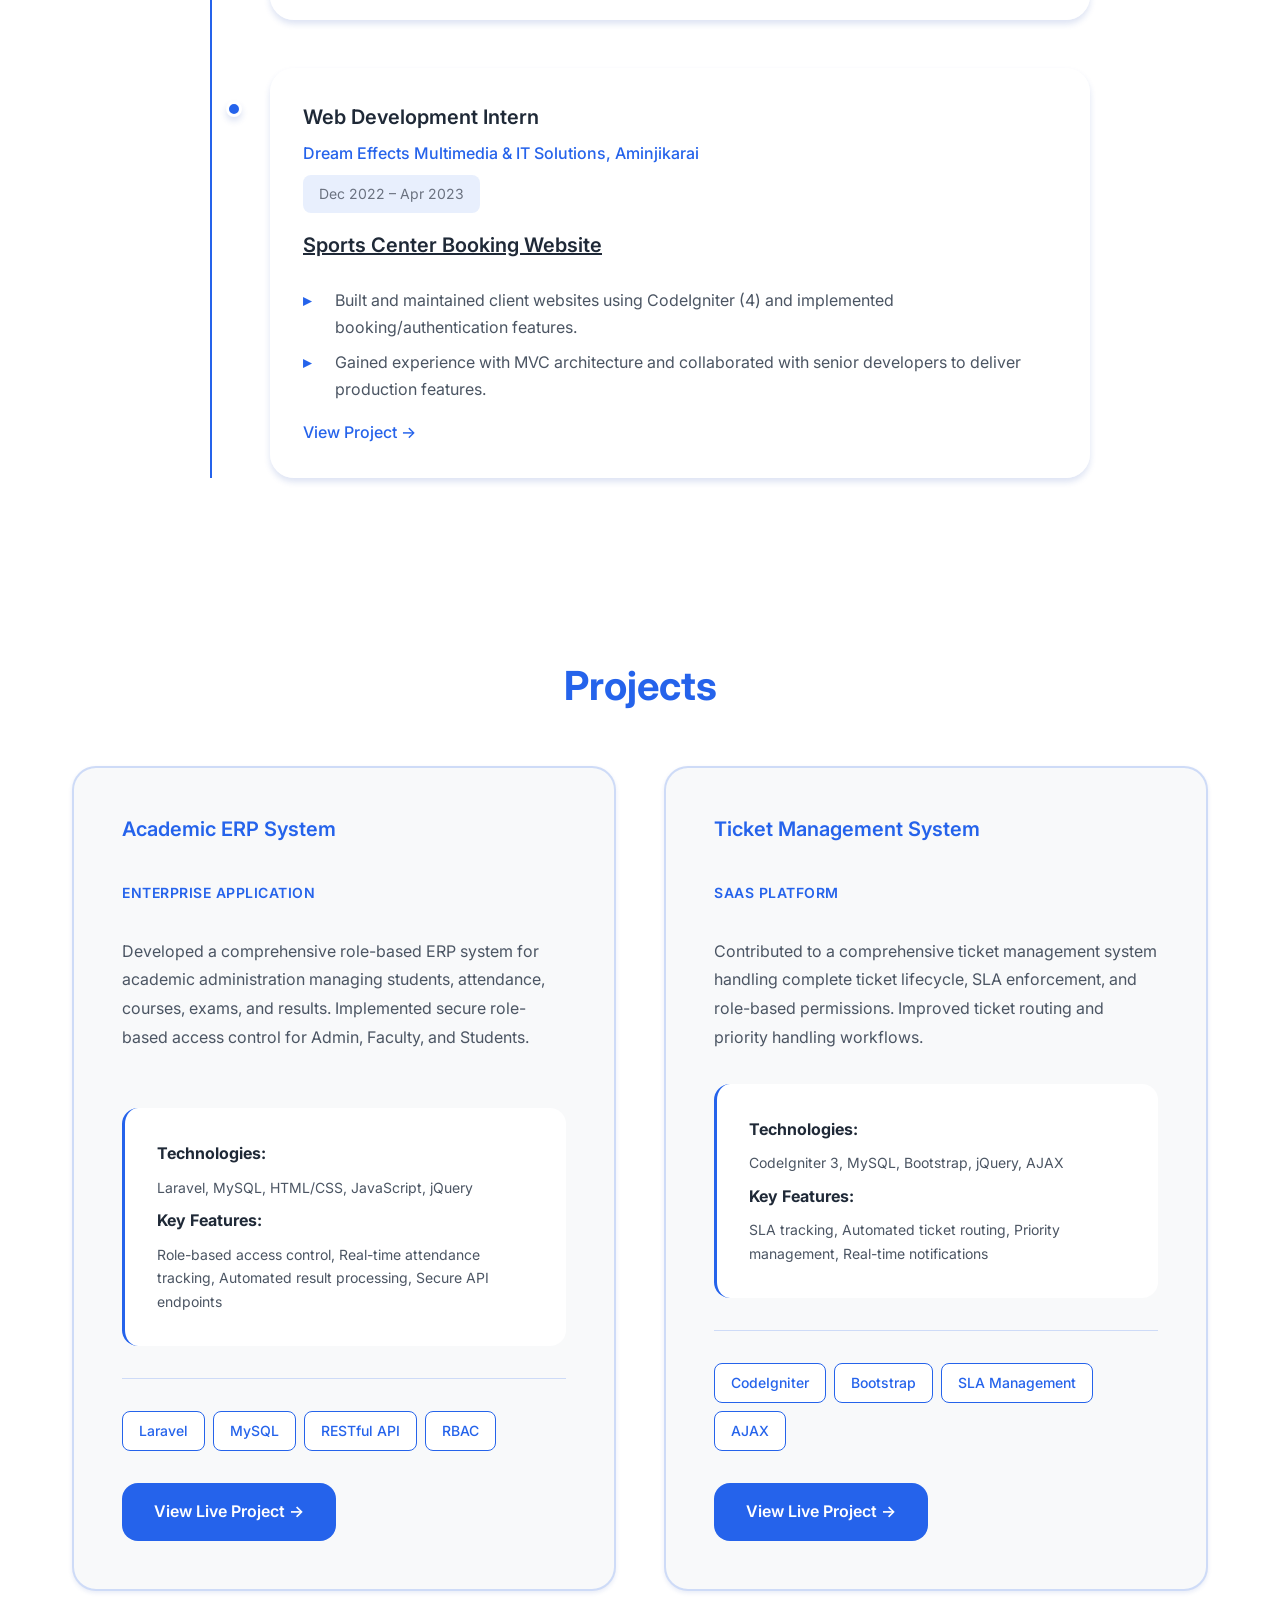
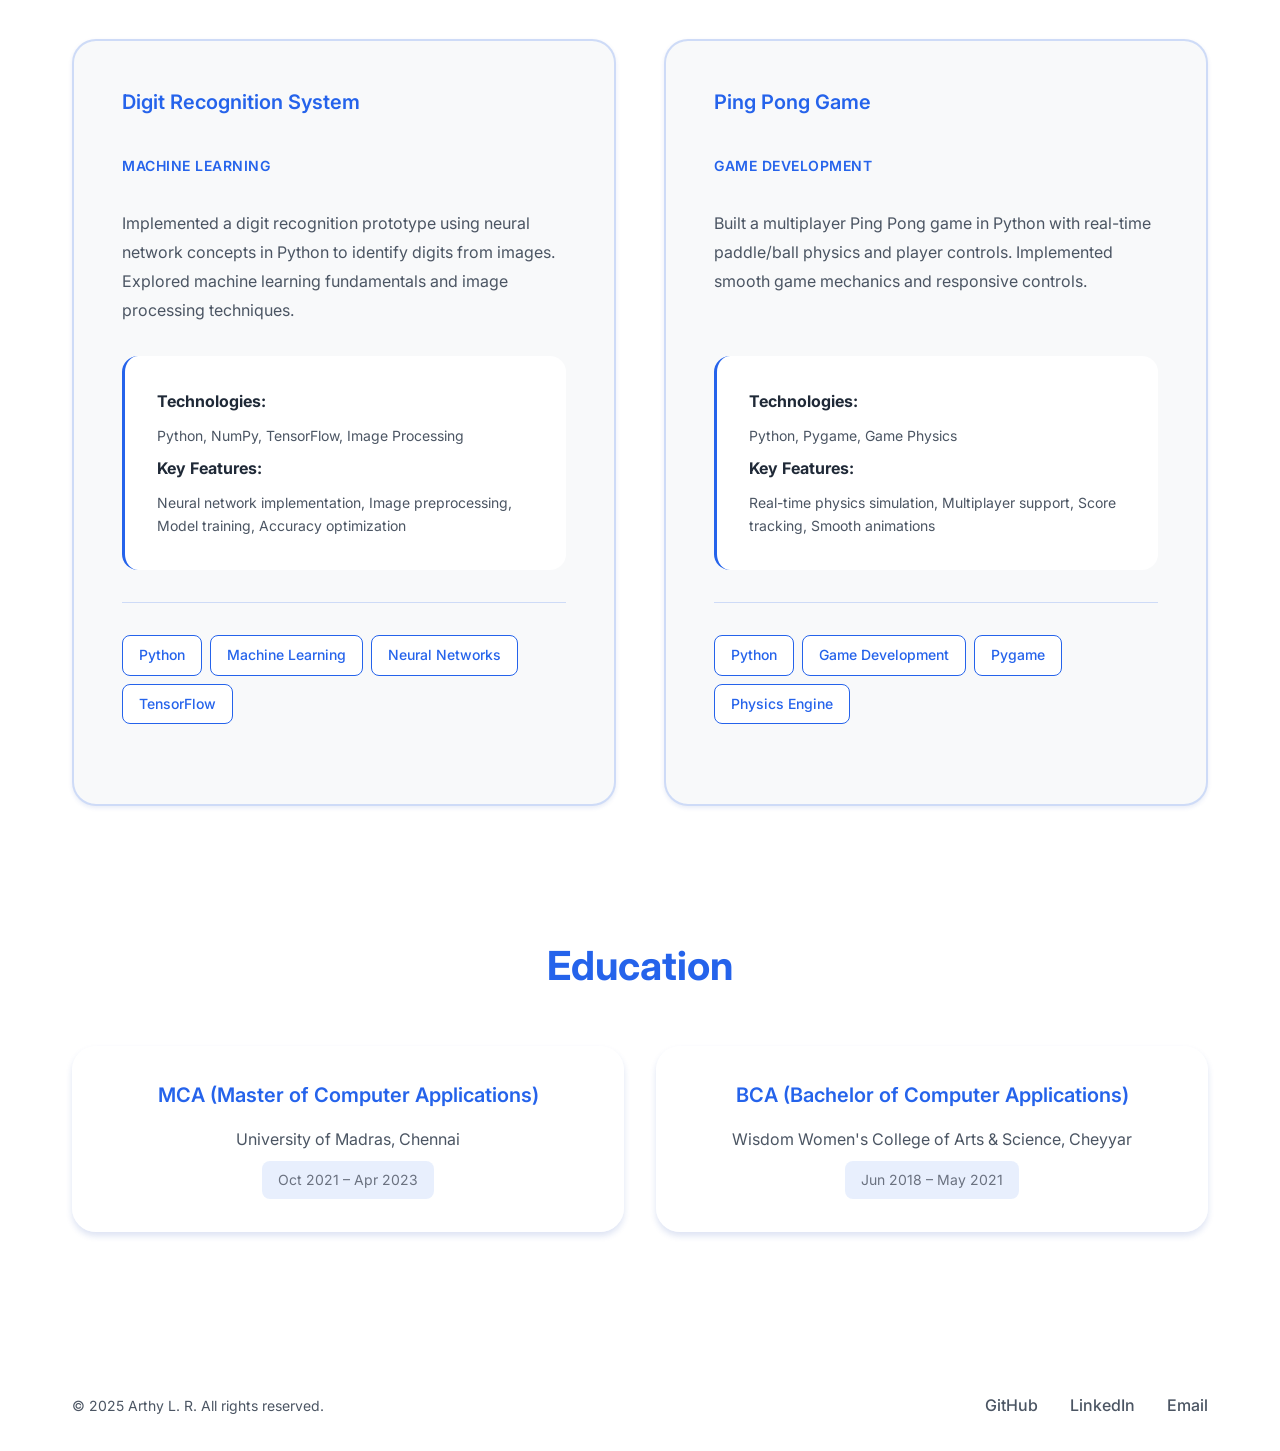
==== commit d5375e4c: "Update index.html" ====
--- a/index.html
+++ b/index.html
@@ -382,6 +382,7 @@
 								<h3 class="timeline-title">
 									    <u>Enterprise Resource Planning (ERP) System</u>
 									</h3>
+								<br>
 								<ul class="timeline-description" role="list">
 									<li>
 										Developed a role-based ERP system for
@@ -431,6 +432,7 @@
 								<h3 class="timeline-title">
 									    <u>Ticket Management Software</u>
 									</h3>
+								<br>
 								<ul class="timeline-description" role="list">
 									<li>
 										Contributed to a Ticket Management
@@ -477,6 +479,7 @@
 									<h3 class="timeline-title">
 									    <u>Sports Center Booking Website</u>
 									</h3>
+								<br>
 								<ul class="timeline-description" role="list">
 									<li>
 										Built and maintained client websites
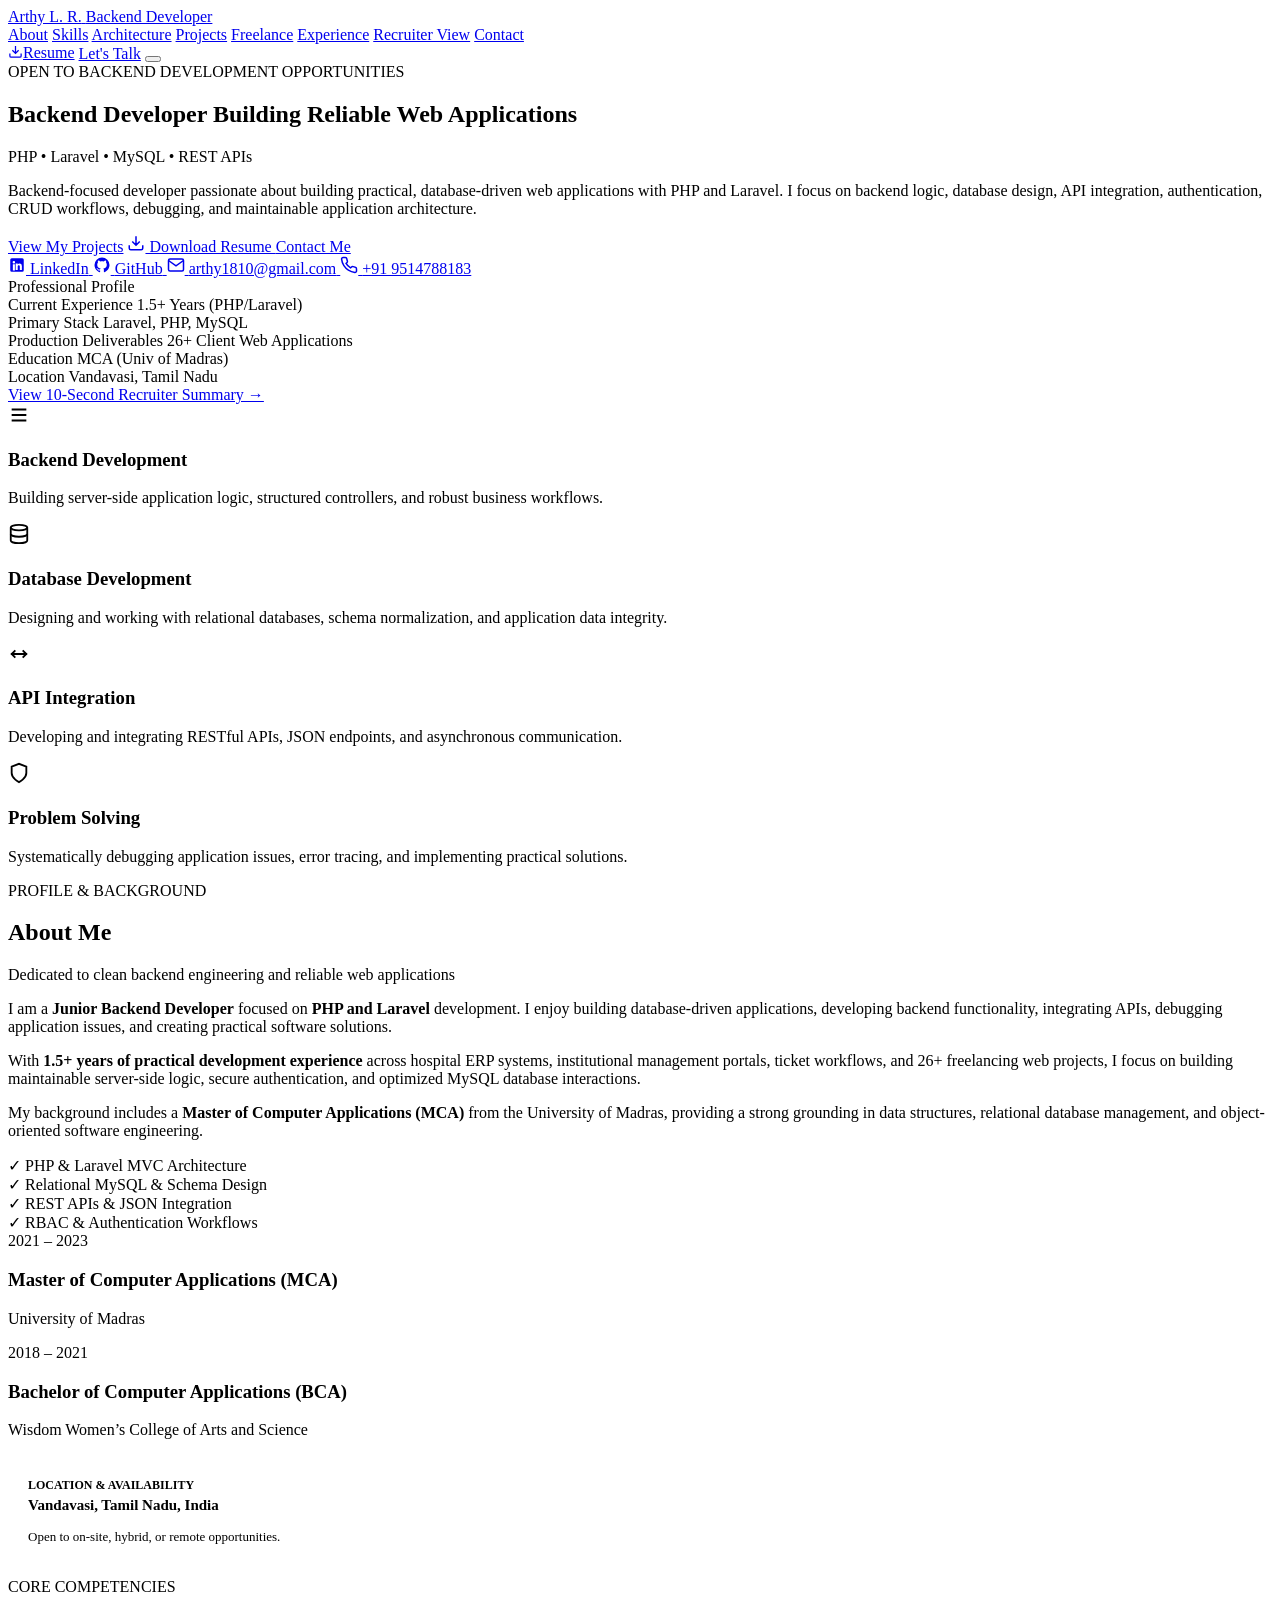
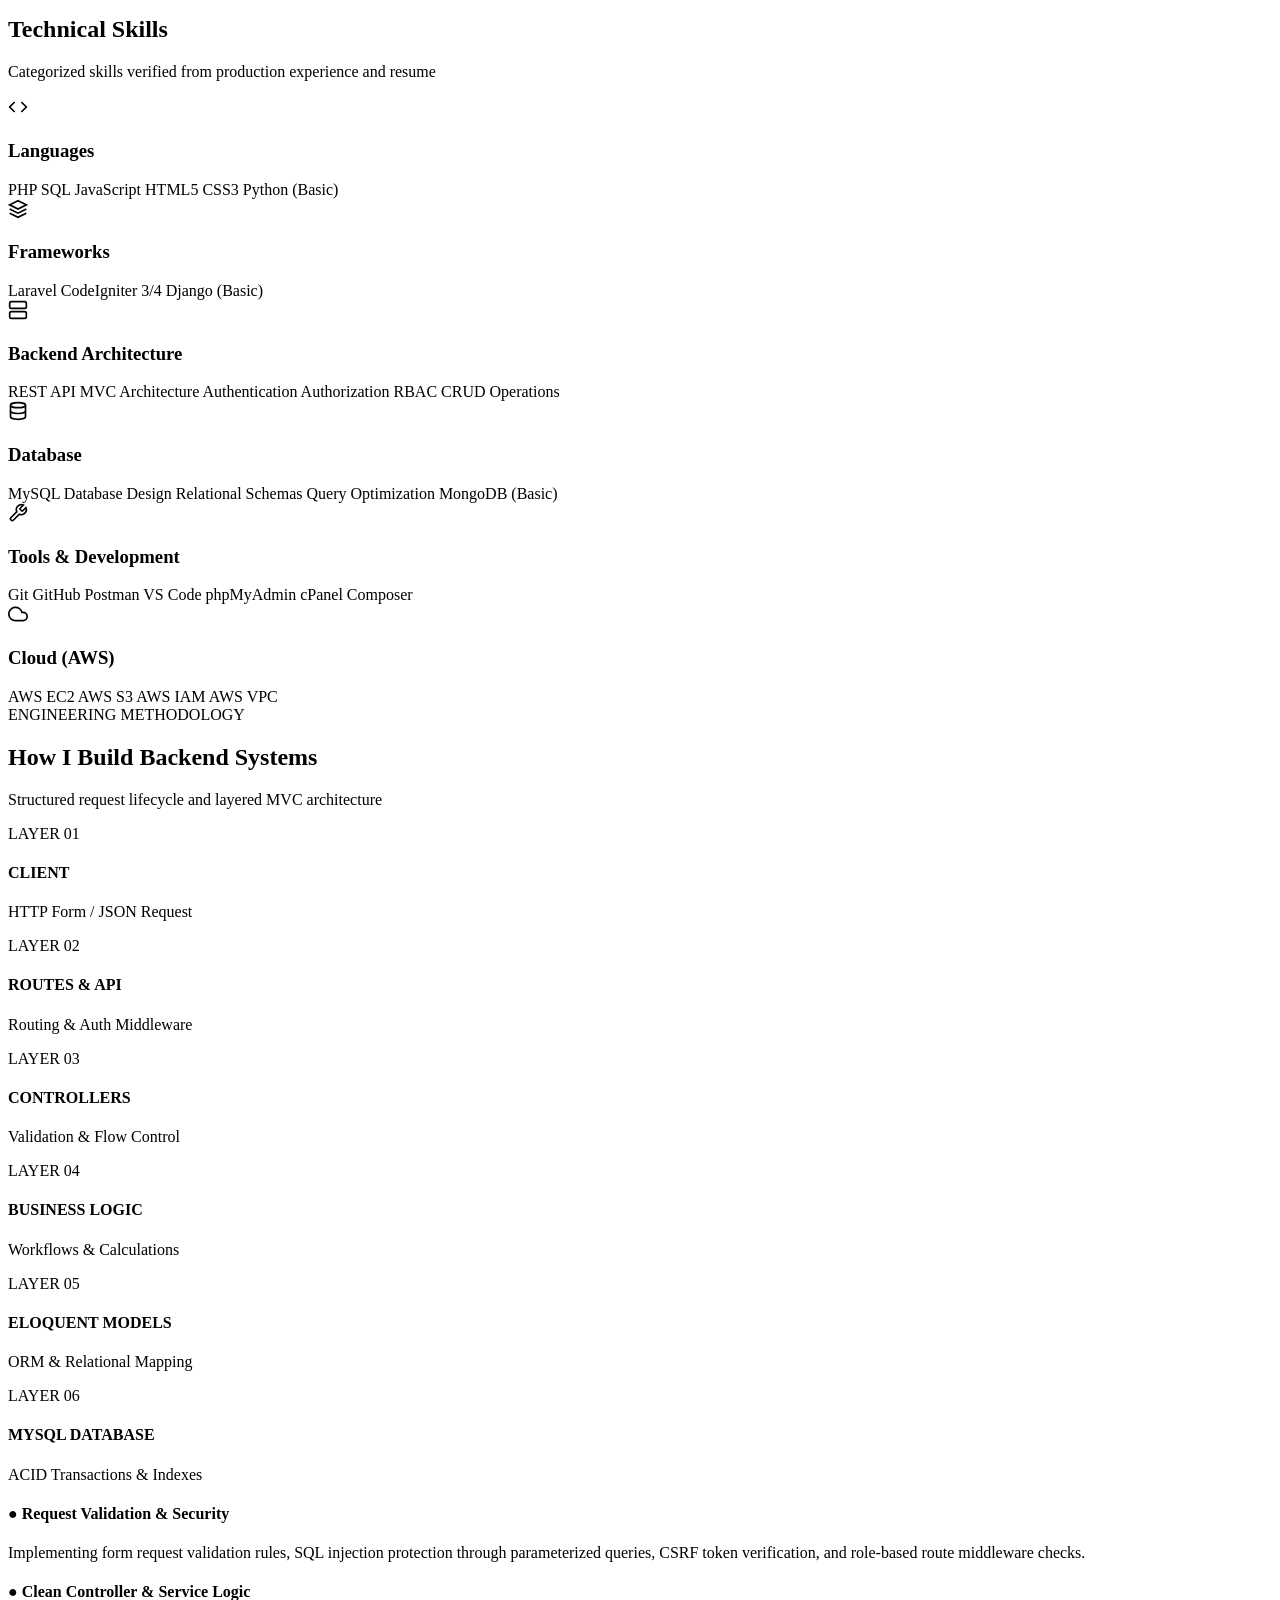
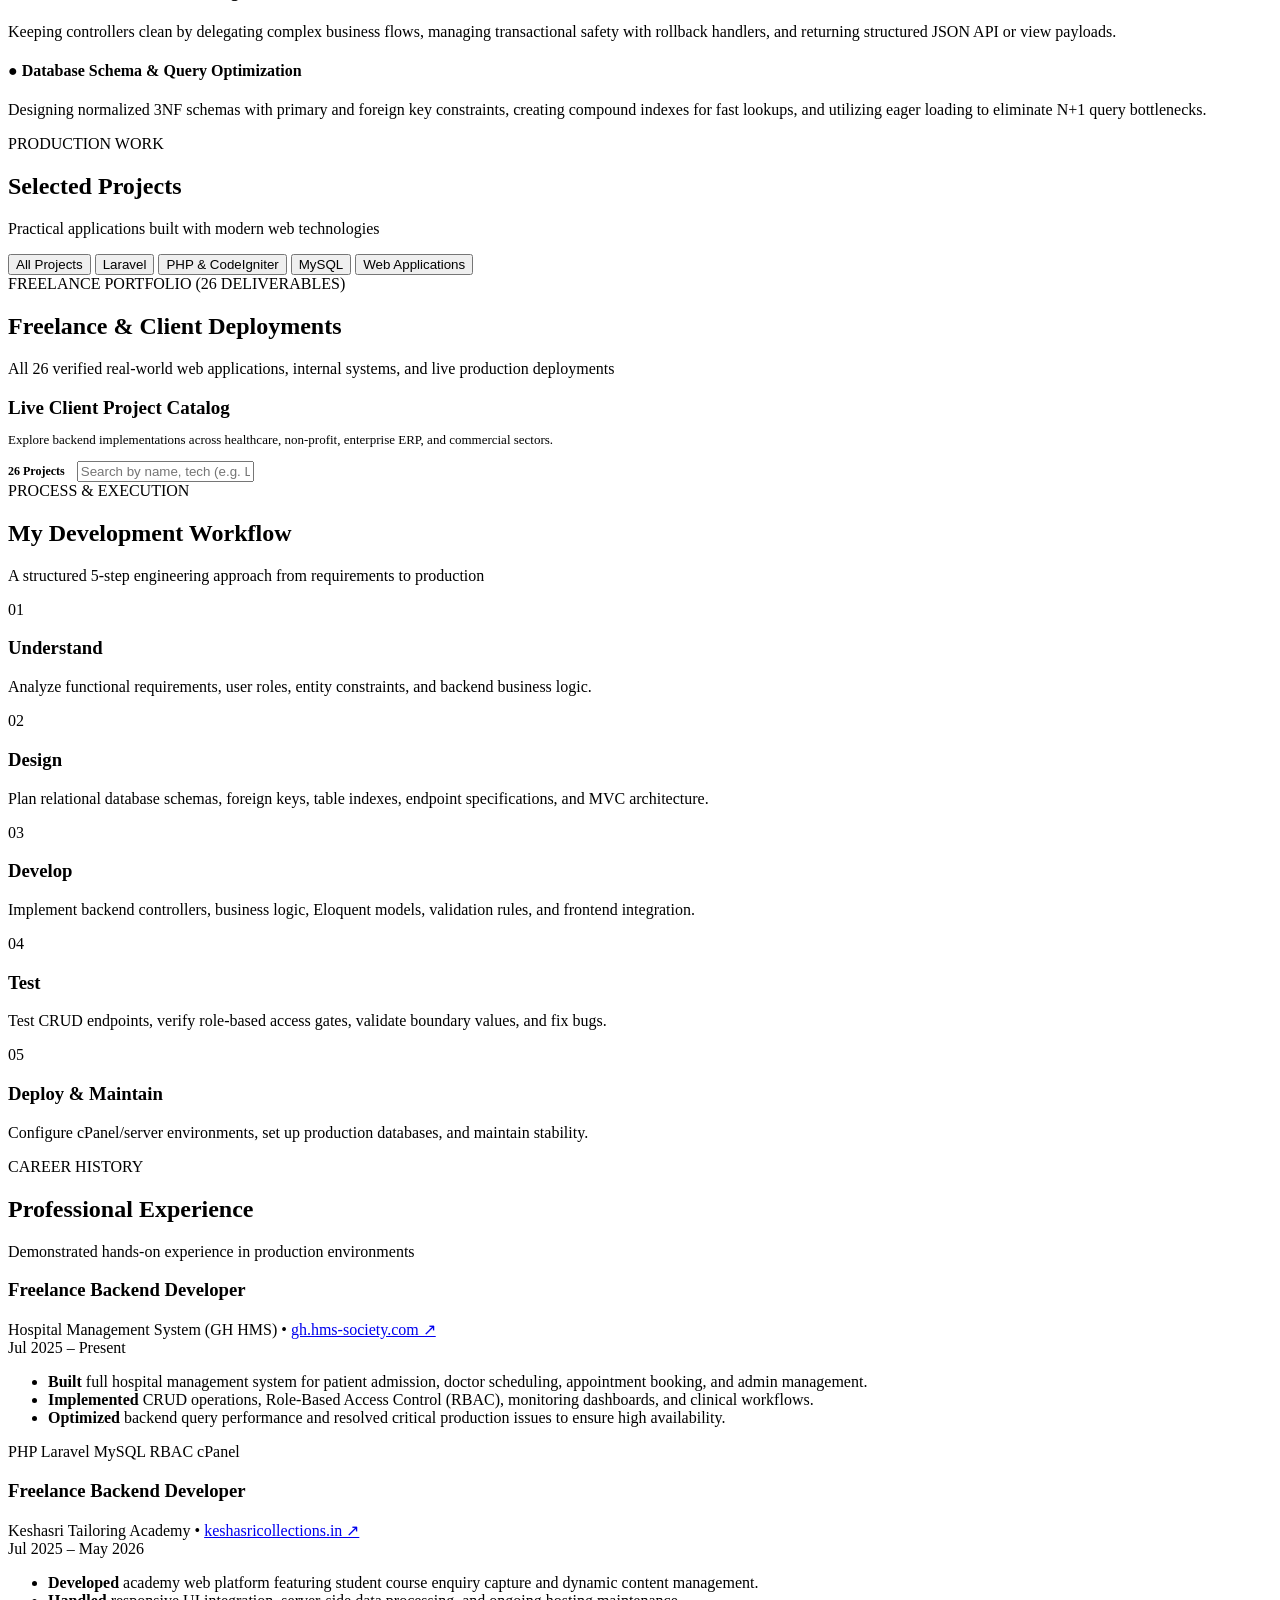
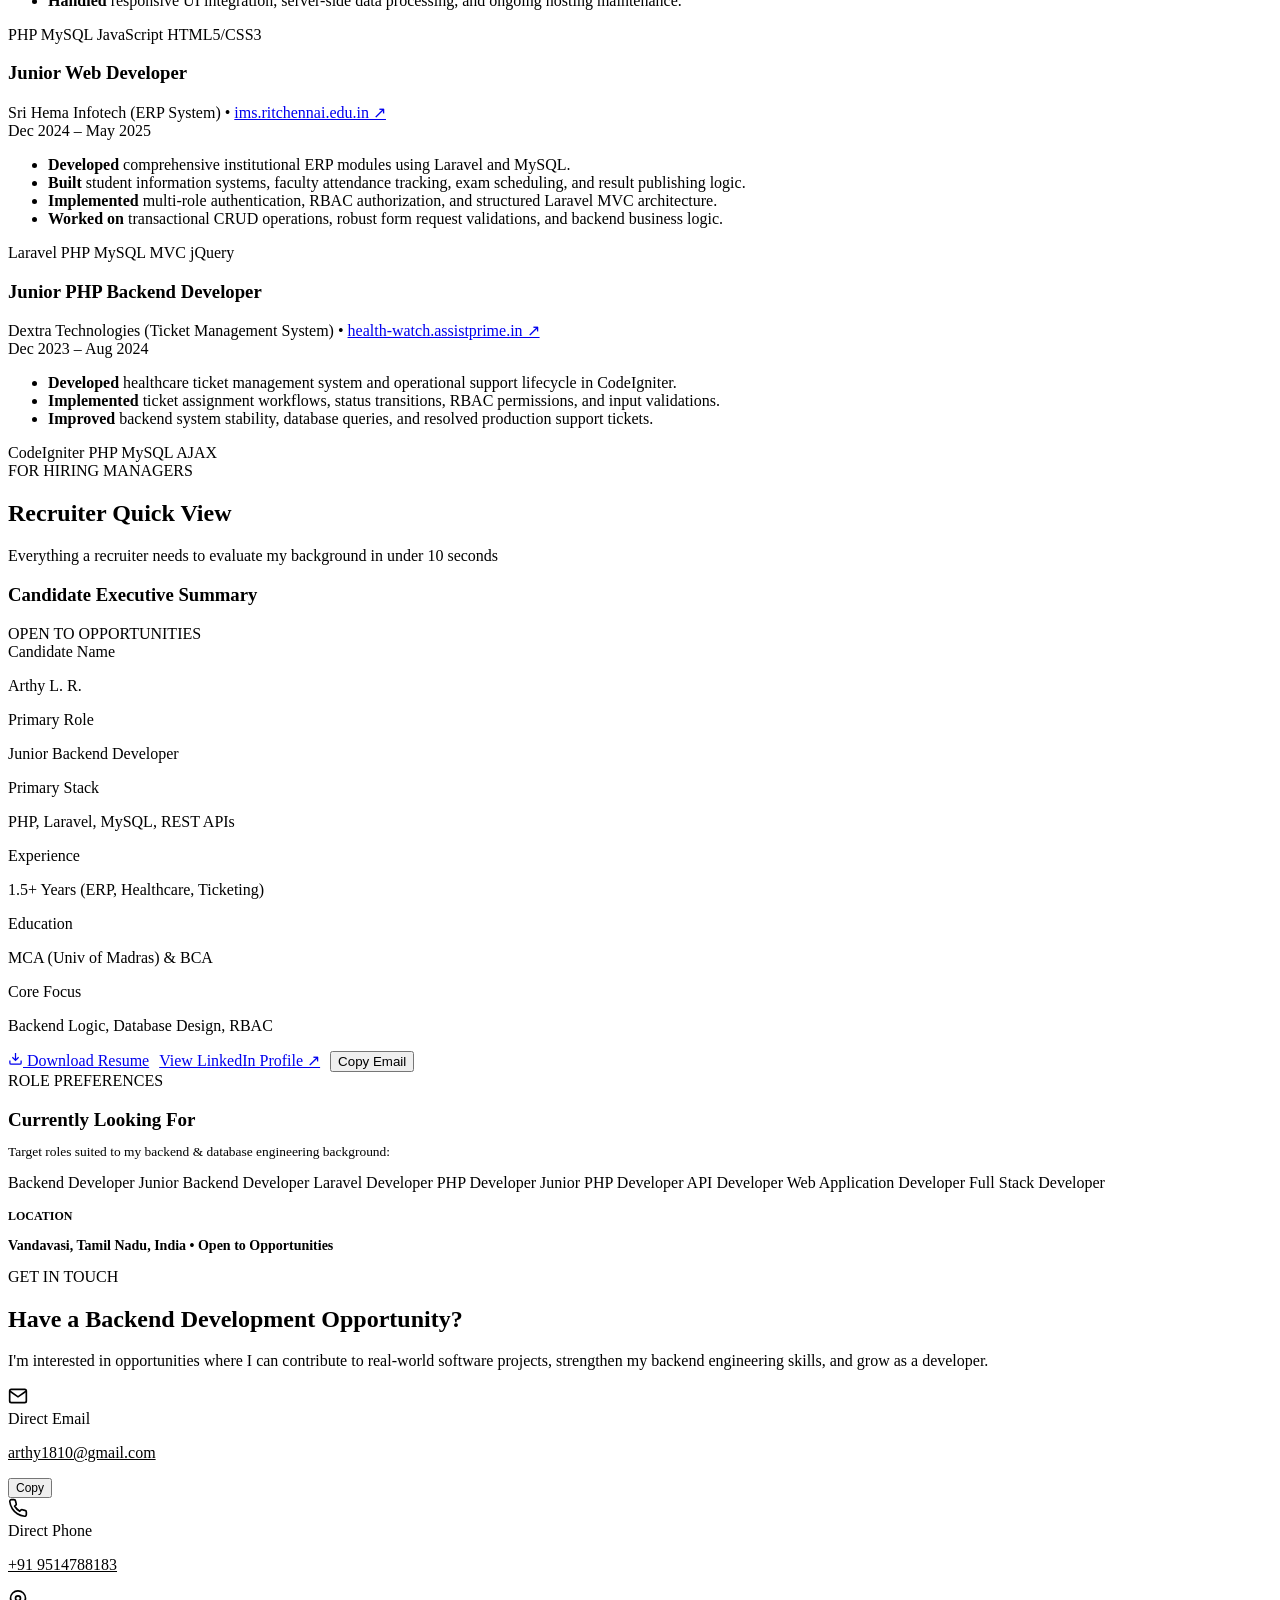
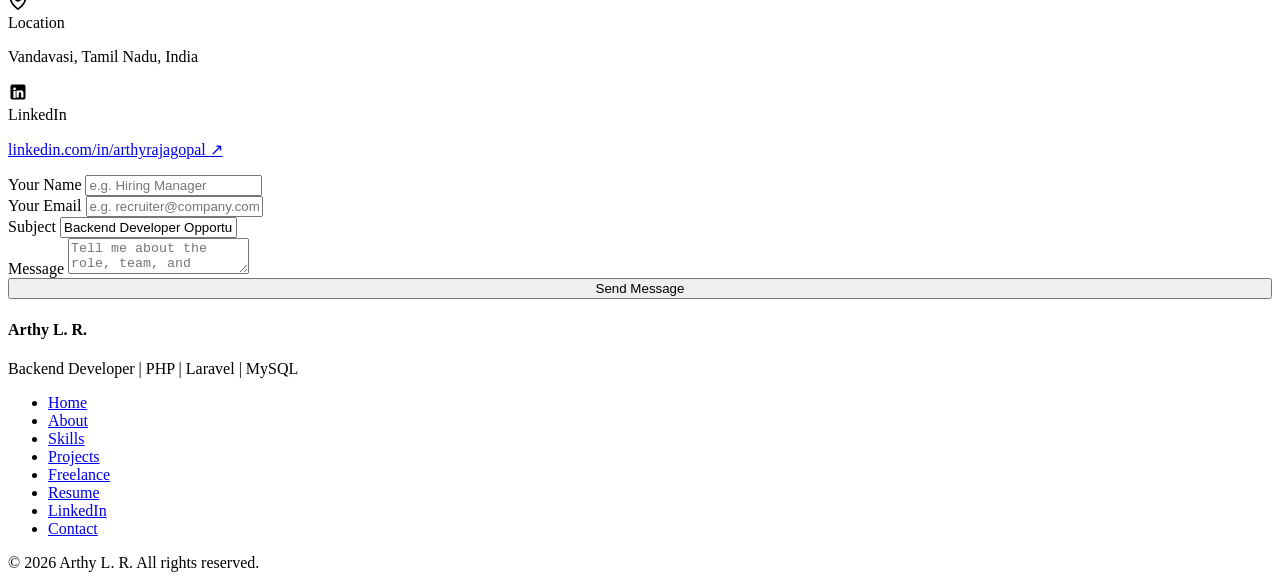
==== commit 32beac7f: "Add files via upload" ====
--- a/index.html
+++ b/index.html
@@ -1,756 +1,954 @@
-<!--
-    Portfolio Website - Arthy L. R.
-    ===================================
-    
-    HOW TO RUN LOCALLY:
-    Simply open this index.html file in any modern web browser.
-    No build step or server required - it's a static website.
-    
-    The website includes:
-    - Responsive design (mobile-first)
-    - Dark/light theme toggle
-    - Smooth animations and interactions
-    - Accessible navigation
-    - CV download functionality
-    
-    Files:
-    - index.html (this file)
-    - assets/css/main.css (all styles)
-    - assets/js/main.js (all interactivity)
--->
-<!doctype html>
+<!DOCTYPE html>
 <html lang="en">
-	<head>
-		<meta charset="UTF-8" />
-		<meta name="viewport" content="width=device-width, initial-scale=1.0" />
-		<meta
-			name="description"
-			content="Arthy L. R. - Junior Web Developer Portfolio. Full-stack developer specializing in PHP, Laravel, and modern web technologies."
-		/>
-		<meta
-			name="keywords"
-			content="web developer, PHP developer, Laravel, portfolio, full-stack developer"
-		/>
-		<meta name="author" content="Arthy L. R." />
-		<title>Arthy L. R. | Junior Web Developer</title>
-
-		<!-- Google Fonts -->
-		<link rel="preconnect" href="https://fonts.googleapis.com" />
-		<link rel="preconnect" href="https://fonts.gstatic.com" crossorigin />
-		<link
-			href="https://fonts.googleapis.com/css2?family=Inter:wght@300;400;500;600;700&display=swap"
-			rel="stylesheet"
-		/>
-
-		<!-- Stylesheet -->
-		<link rel="stylesheet" href="assets/css/main.css" />
-	</head>
-	<body>
-		<!-- Header with Navigation -->
-		<header class="header" role="banner">
-			<nav class="nav" role="navigation" aria-label="Main navigation">
-				<div class="nav-container">
-					<a
-						href="#home"
-						class="nav-logo"
-						aria-label="Arthy L. R. - Home"
-						>AR</a
-					>
-
-					<!-- Hamburger Menu Button -->
-					<button
-						class="nav-toggle"
-						aria-label="Toggle navigation menu"
-						aria-expanded="false"
-					>
-						<span class="nav-toggle-line"></span>
-						<span class="nav-toggle-line"></span>
-						<span class="nav-toggle-line"></span>
-					</button>
-
-					<!-- Navigation Links -->
-					<ul class="nav-menu" role="menubar">
-						<li role="none">
-							<a href="#home" class="nav-link" role="menuitem"
-								>Home</a
-							>
-						</li>
-						<li role="none">
-							<a href="#about" class="nav-link" role="menuitem"
-								>About</a
-							>
-						</li>
-						<li role="none">
-							<a href="#skills" class="nav-link" role="menuitem"
-								>Skills</a
-							>
-						</li>
-						<li role="none">
-							<a
-								href="#experience"
-								class="nav-link"
-								role="menuitem"
-								>Experience</a
-							>
-						</li>
-						<li role="none">
-							<a href="#projects" class="nav-link" role="menuitem"
-								>Projects</a
-							>
-						</li>
-					</ul>
-
-					<!-- Theme Toggle -->
-					<button
-						class="theme-toggle"
-						aria-label="Toggle dark/light theme"
-					>
-						<span class="theme-icon" aria-hidden="true">🌙</span>
-					</button>
-				</div>
-			</nav>
-		</header>
-
-		<!-- Main Content -->
-		<main class="main" role="main">
-			<!-- Hero Section -->
-			<section
-				id="home"
-				class="hero section"
-				aria-labelledby="hero-heading"
-			>
-				<div class="hero-container">
-					<div class="hero-content">
-						<h1 id="hero-heading" class="hero-heading">
-							<span class="hero-greeting">Hello, I'm</span>
-							<span class="hero-name">Arthy L. R.</span>
-							<span class="hero-title">Junior Web Developer</span>
-						</h1>
-						<p class="hero-tagline">
-							Building modern web applications with PHP, Laravel,
-							and cutting-edge technologies
-						</p>
-						<div class="hero-buttons">
-							<a
-								href="assets/resume/arthy.pdf"
-								class="btn btn-primary"
-								download="Arthy_LR_Resume.pdf"
-								>Download CV</a
-							>
-						</div>
-					</div>
-
-					<!-- Hero Stats -->
-					<div class="hero-stats">
-						<div class="stat-item">
-							<div class="stat-number">1+</div>
-							<div class="stat-label">Years Experience</div>
-						</div>
-						<div class="stat-item">
-							<div class="stat-number">5+</div>
-							<div class="stat-label">Projects Completed</div>
-						</div>
-						<div class="stat-item">
-							<div class="stat-number">5+</div>
-							<div class="stat-label">Technologies</div>
-						</div>
-					</div>
-				</div>
-			</section>
-
-			<!-- About Section -->
-			<section
-				id="about"
-				class="about section section-reveal"
-				aria-labelledby="about-heading"
-			>
-				<div class="container">
-					<h2 id="about-heading" class="section-heading">About Me</h2>
-					<div class="about-layout">
-						<div class="about-main">
-							<div class="content-card">
-								<h3>Professional Summary</h3>
-								<p class="about-text">
-									Junior Web Developer with hands-on
-									experience building full-stack web
-									applications using PHP (Laravel,
-									CodeIgniter), MySQL and modern front-end
-									HTML/CSS/JavaScript. Experienced
-									implementing authentication, role-based
-									access control, API integrations and
-									performance optimizations. Strong problem
-									solving, clean-code practices, and a desire
-									to grow into a full-stack engineering role.
-								</p>
-								<p class="about-text">
-									I specialize in creating robust backend
-									systems with Laravel and CodeIgniter, while
-									ensuring seamless integration with
-									responsive frontend interfaces. My
-									experience includes working on
-									enterprise-level applications, implementing
-									secure authentication systems, and
-									optimizing database performance for better
-									user experiences.
-								</p>
-							</div>
-							<div class="content-card">
-								<h3>Key Strengths</h3>
-								<ul class="strengths-list">
-									<li>Full-stack development expertise</li>
-									<li>RESTful API design & integration</li>
-									<li>Database optimization & management</li>
-									<li>Security best practices</li>
-									<li>Agile development methodologies</li>
-									<li>Code quality & documentation</li>
-								</ul>
-							</div>
-						</div>
-						<div class="about-sidebar">
-							<div class="content-card">
-								<h3>Contact Information</h3>
-								<div class="about-info">
-									<div class="info-item">
-										<span class="info-label"
-											>📍 Location</span
-										>
-										<span class="info-value"
-											>Chennai, India</span
-										>
-									</div>
-									<div class="info-item">
-										<span class="info-label">✉️ Email</span>
-										<a
-											href="mailto:shweetharthy18@gmail.com"
-											class="info-value"
-											>shweetharthy18@gmail.com</a
-										>
-									</div>
-									<div class="info-item">
-										<span class="info-label"
-											>💼 GitHub</span
-										>
-										<a
-											href="https://github.com/arthyrajagopal"
-											target="_blank"
-											rel="noopener noreferrer"
-											class="info-value"
-											>github.com/arthyrajagopal</a
-										>
-									</div>
-									<div class="info-item">
-										<span class="info-label"
-											>🔗 LinkedIn</span
-										>
-										<a
-											href="https://linkedin.com/in/arthyrajagopal"
-											target="_blank"
-											rel="noopener noreferrer"
-											class="info-value"
-											>linkedin.com/in/arthyrajagopal</a
-										>
-									</div>
-								</div>
-							</div>
-						</div>
-					</div>
-				</div>
-			</section>
-
-			<!-- Skills Section -->
-			<section
-				id="skills"
-				class="skills section section-reveal"
-				aria-labelledby="skills-heading"
-			>
-				<div class="container">
-					<h2 id="skills-heading" class="section-heading">
-						Technical Skills
-					</h2>
-					<div class="skills-container">
-						<div class="skill-category-group">
-							<h3 class="skill-category-title">Languages</h3>
-							<div class="skill-tags">
-								<span class="skill-tag">HTML</span>
-								<span class="skill-tag">CSS</span>
-								<span class="skill-tag">Sql</span>
-								<span class="skill-tag">JavaScript</span>
-								<span class="skill-tag">PHP</span>
-								<span class="skill-tag">Python</span>
-							</div>
-						</div>
-
-						<div class="skill-category-group">
-							<h3 class="skill-category-title">
-								Frameworks / Libraries
-							</h3>
-							<div class="skill-tags">
-								<span class="skill-tag">Laravel</span>
-								<span class="skill-tag">CodeIgniter 3 & 4</span>
-								<span class="skill-tag">Django</span>
-								<span class="skill-tag">Bootstrap</span>
-								<!-- <span class="skill-tag">jQuery</span> -->
-							</div>
-						</div>
-
-						<div class="skill-category-group">
-							<h3 class="skill-category-title">
-								Databases 
-							</h3>
-							<div class="skill-tags">
-								<span class="skill-tag">MySQL</span>
-								<span class="skill-tag">MangoDB</span>
-							</div>
-						</div>
-							<div class="skill-category-group">
-							<h3 class="skill-category-title">
-								 Tools
-							</h3>
-							<div class="skill-tags">
-								<span class="skill-tag">phpMyAdmin</span>
-								<span class="skill-tag">Git</span>
-								<span class="skill-tag">GitHub</span>
-								<span class="skill-tag">PostmanApi</span>
-								<span class="skill-tag">VS Code</span>
-							</div>
-						</div>
-							<div class="skill-category-group">
-						    <h3 class="skill-category-title">Cloud Platforms</h3>
-						    <div class="skill-tags">
-						        <span class="skill-tag">AWS</span>
-								<span class="skill-tag"> EC2</span>
-								<span class="skill-tag"> S3</span>
-								<span class="skill-tag">IAM</span>
-								<span class="skill-tag">VPC</span>
-								<!-- <span class="skill-tag">CloudWatch Monitoring</span> -->
-								<!-- <span class="skill-tag">AWS Security & Shared Responsibility Model</span> -->
-								<!-- <span class="skill-tag">AWS Pricing & Billing</span> -->
-						        <!-- or <span class="skill-tag">AWS (EC2, S3, IAM)</span> -->
-						    </div>
-						</div>
-						<div class="skill-category-group">
-							<h3 class="skill-category-title">
-								 Web Hosting
-							</h3>
-							<div class="skill-tags">
-								<span class="skill-tag">cPanel</span>
-								<span class="skill-tag">Goviral</span>
-								<span class="skill-tag">Hostinger</span>
-
-							</div>
-						</div>
-
-						<div class="skill-category-group">
-							<h3 class="skill-category-title">Other Skills</h3>
-							<div class="skill-tags">
-								<!-- <span class="skill-tag">Responsive Web Design</span> -->
-								<span class="skill-tag">RESTful APIs</span>
-								<span class="skill-tag">Web Hosting</span>
-								<span class="skill-tag">Code Documentation</span>
-								<span class="skill-tag">MSWord</span>
-								<span class="skill-tag">MSExcel</span>
-								<span class="skill-tag">Git Workflows</span>
-							</div>
-						</div>
-					</div>
-				</div>
-			</section>
-
-			<!-- Experience Section -->
-			<section
-				id="experience"
-				class="experience section section-reveal"
-				aria-labelledby="experience-heading">
-				<div class="container">
-					<h2 id="experience-heading" class="section-heading">
-						Professional Experience
-					</h2>
-					<div class="timeline">
-						<article class="timeline-item glass-card">
-							<div class="timeline-marker"></div>
-							<div class="timeline-content">
-								<div class="timeline-header">
-									<h3 class="timeline-title">
-										Junior Web Developer
-									</h3>
-									<span class="timeline-company"
-										>Sri Hema Infotech, Perambur</span
-									>
-								</div>
-								<span class="timeline-date">Dec 2024 – May 2025</span
-								>
-								<h3 class="timeline-title">
-									    <u>Enterprise Resource Planning (ERP) System</u>
-									</h3>
-								<br>
-								<ul class="timeline-description" role="list">
-									<li>
-										Developed a role-based ERP system for
-										academic administration (students,
-										attendance, courses, exams, results).
-									</li>
-									<li>
-										Implemented role-based access control
-										for Admin, Faculty and Students to
-										protect data and streamline UX.
-									</li>
-									<li>
-										Built server APIs and backend modules
-										using Laravel; integrated frontend with
-										HTML/CSS/JS/jQuery and MySQL.
-									</li>
-									<li>
-										Collaborated with stakeholders to
-										deliver the IMS system used by
-										Rajalakshmi Institute of Technology.
-									</li>
-								</ul>
-								<a
-									href="https://ims.ritchennai.edu.in/login"
-									target="_blank"
-									rel="noopener noreferrer"
-									class="timeline-link"
-									>View Project →</a
-								>
-							</div>
-						</article>
-
-						<article class="timeline-item glass-card">
-							<div class="timeline-marker"></div>
-							<div class="timeline-content">
-								<div class="timeline-header">
-									<h3 class="timeline-title">
-										Junior PHP Developer
-									</h3>
-									<span class="timeline-company"
-										>Dextra Technologies, Velachery</span
-									>
-								</div>
-								<span class="timeline-date"
-									>Dec 2023 – Aug 2024</span
-								>
-								<h3 class="timeline-title">
-									    <u>Ticket Management Software</u>
-									</h3>
-								<br>
-								<ul class="timeline-description" role="list">
-									<li>
-										Contributed to a Ticket Management
-										System handling ticket lifecycle, SLA
-										enforcement and role-based permissions.
-									</li>
-									<li>
-										Implemented backend features in
-										CodeIgniter 3 and assisted with frontend
-										responsive layouts using Bootstrap,
-										HTML/CSS and jQuery.
-									</li>
-									<li>
-										Improved ticket routing and priority
-										handling workflows to support faster
-										issue resolution.
-									</li>
-								</ul>
-								<a
-									href="https://health-watch.assistprime.in/"
-									target="_blank"
-									rel="noopener noreferrer"
-									class="timeline-link"
-									>View Project →</a
-								>
-							</div>
-						</article>
-
-						<article class="timeline-item glass-card">
-							<div class="timeline-marker"></div>
-							<div class="timeline-content">
-								<div class="timeline-header">
-									<h3 class="timeline-title">
-										Web Development Intern
-									</h3>
-									<span class="timeline-company"
-										>Dream Effects Multimedia & IT
-										Solutions, Aminjikarai</span
-									>
-								</div>
-								<span class="timeline-date"
-									>Dec 2022 – Apr 2023</span
-								>
-									<h3 class="timeline-title">
-									    <u>Sports Center Booking Website</u>
-									</h3>
-								<br>
-								<ul class="timeline-description" role="list">
-									<li>
-										Built and maintained client websites
-										using CodeIgniter (4) and implemented
-										booking/authentication features.
-									</li>
-									<li>
-										Gained experience with MVC architecture
-										and collaborated with senior developers
-										to deliver production features.
-									</li>
-								</ul>
-								<a
-									href="https://github.com/arthyrajagopal/booking.git"
-									target="_blank"
-									rel="noopener noreferrer"
-									class="timeline-link"
-									>View Project →</a
-							</div>
-						</article>
-					</div>
-				</div>
-			</section>
-
-			<!-- Projects Section -->
-			<section
-				id="projects"
-				class="projects section section-reveal"
-				aria-labelledby="projects-heading"
-			>
-				<div class="container">
-					<h2 id="projects-heading" class="section-heading">
-						Projects
-					</h2>
-					<div class="projects-grid">
-						<article class="project-card content-card">
-							<div class="project-header">
-								<h3 class="project-title">
-									Academic ERP System
-								</h3>
-								<span class="project-type"
-									>Enterprise Application</span
-								>
-							</div>
-							<p class="project-description">
-								Developed a comprehensive role-based ERP system
-								for academic administration managing students,
-								attendance, courses, exams, and results.
-								Implemented secure role-based access control for
-								Admin, Faculty, and Students.
-							</p>
-							<div class="project-details">
-								<div class="project-tech">
-									<strong>Technologies:</strong> Laravel,
-									MySQL, HTML/CSS, JavaScript, jQuery
-								</div>
-								<div class="project-features">
-									<strong>Key Features:</strong> Role-based
-									access control, Real-time attendance
-									tracking, Automated result processing,
-									Secure API endpoints
-								</div>
-							</div>
-							<div class="project-tags">
-								<span class="project-tag">Laravel</span>
-								<span class="project-tag">MySQL</span>
-								<span class="project-tag">RESTful API</span>
-								<span class="project-tag">RBAC</span>
-							</div>
-							<a
-								href="https://ims.ritchennai.edu.in/login"
-								target="_blank"
-								rel="noopener noreferrer"
-								class="project-link"
-								>View Live Project →</a
-							>
-						</article>
-
-						<article class="project-card content-card">
-							<div class="project-header">
-								<h3 class="project-title">
-									Ticket Management System
-								</h3>
-								<span class="project-type">SaaS Platform</span>
-							</div>
-							<p class="project-description">
-								Contributed to a comprehensive ticket management
-								system handling complete ticket lifecycle, SLA
-								enforcement, and role-based permissions.
-								Improved ticket routing and priority handling
-								workflows.
-							</p>
-							<div class="project-details">
-								<div class="project-tech">
-									<strong>Technologies:</strong> CodeIgniter
-									3, MySQL, Bootstrap, jQuery, AJAX
-								</div>
-								<div class="project-features">
-									<strong>Key Features:</strong> SLA tracking,
-									Automated ticket routing, Priority
-									management, Real-time notifications
-								</div>
-							</div>
-							<div class="project-tags">
-								<span class="project-tag">CodeIgniter</span>
-								<span class="project-tag">Bootstrap</span>
-								<span class="project-tag">SLA Management</span>
-								<span class="project-tag">AJAX</span>
-							</div>
-							<a
-								href="https://health-watch.assistprime.in/"
-								target="_blank"
-								rel="noopener noreferrer"
-								class="project-link"
-								>View Live Project →</a
-							>
-						</article>
-
-						<article class="project-card content-card">
-							<div class="project-header">
-								<h3 class="project-title">
-									Digit Recognition System
-								</h3>
-								<span class="project-type"
-									>Machine Learning</span
-								>
-							</div>
-							<p class="project-description">
-								Implemented a digit recognition prototype using
-								neural network concepts in Python to identify
-								digits from images. Explored machine learning
-								fundamentals and image processing techniques.
-							</p>
-							<div class="project-details">
-								<div class="project-tech">
-									<strong>Technologies:</strong> Python,
-									NumPy, TensorFlow, Image Processing
-								</div>
-								<div class="project-features">
-									<strong>Key Features:</strong> Neural
-									network implementation, Image preprocessing,
-									Model training, Accuracy optimization
-								</div>
-							</div>
-							<div class="project-tags">
-								<span class="project-tag">Python</span>
-								<span class="project-tag"
-									>Machine Learning</span
-								>
-								<span class="project-tag">Neural Networks</span>
-								<span class="project-tag">TensorFlow</span>
-							</div>
-						</article>
-
-						<article class="project-card content-card">
-							<div class="project-header">
-								<h3 class="project-title">Ping Pong Game</h3>
-								<span class="project-type"
-									>Game Development</span
-								>
-							</div>
-							<p class="project-description">
-								Built a multiplayer Ping Pong game in Python
-								with real-time paddle/ball physics and player
-								controls. Implemented smooth game mechanics and
-								responsive controls.
-							</p>
-							<div class="project-details">
-								<div class="project-tech">
-									<strong>Technologies:</strong> Python,
-									Pygame, Game Physics
-								</div>
-								<div class="project-features">
-									<strong>Key Features:</strong> Real-time
-									physics simulation, Multiplayer support,
-									Score tracking, Smooth animations
-								</div>
-							</div>
-							<div class="project-tags">
-								<span class="project-tag">Python</span>
-								<span class="project-tag"
-									>Game Development</span
-								>
-								<span class="project-tag">Pygame</span>
-								<span class="project-tag">Physics Engine</span>
-							</div>
-						</article>
-					</div>
-				</div>
-			</section>
-
-			<!-- Education Section -->
-			<section
-				id="education"
-				class="education section section-reveal"
-				aria-labelledby="education-heading"
-			>
-				<div class="container">
-					<h2 id="education-heading" class="section-heading">
-						Education
-					</h2>
-					<div class="education-grid">
-						<article class="glass-card education-card">
-							<h3 class="education-degree">
-								MCA (Master of Computer Applications)
-							</h3>
-							<p class="education-institution">
-								University of Madras, Chennai
-							</p>
-							<span class="education-date"
-								>Oct 2021 – Apr 2023</span
-							>
-						</article>
-
-						<article class="glass-card education-card">
-							<h3 class="education-degree">
-								BCA (Bachelor of Computer Applications)
-							</h3>
-							<p class="education-institution">
-								Wisdom Women's College of Arts & Science,
-								Cheyyar
-							</p>
-							<span class="education-date"
-								>Jun 2018 – May 2021</span
-							>
-						</article>
-					</div>
-				</div>
-			</section>
-		</main>
-
-		<!-- Footer -->
-		<footer class="footer" role="contentinfo">
-			<div class="container">
-				<p class="footer-text">
-					&copy; 2025 Arthy L. R. All rights reserved.
-				</p>
-				<div class="footer-links">
-					<a
-						href="https://github.com/arthyrajagopal"
-						target="_blank"
-						rel="noopener noreferrer"
-						aria-label="GitHub profile"
-						>GitHub</a
-					>
-					<a
-						href="https://linkedin.com/in/arthyrajagopal"
-						target="_blank"
-						rel="noopener noreferrer"
-						aria-label="LinkedIn profile"
-						>LinkedIn</a
-					>
-					<a href="mailto:shweetharthy18@gmail.com" aria-label="Email"
-						>Email</a
-					>
-				</div>
-			</div>
-		</footer>
-
-		<!-- Toast Notification -->
-		<div
-			id="toast"
-			class="toast"
-			role="alert"
-			aria-live="assertive"
-			aria-atomic="true"
-		>
-			<span class="toast-message"></span>
-		</div>
-
-		<!-- JavaScript -->
-		<script src="assets/js/main.js"></script>
-	</body>
+<head>
+  <meta charset="UTF-8">
+  <meta name="viewport" content="width=device-width, initial-scale=1.0">
+  
+  <!-- Primary SEO Meta Tags -->
+  <title>Arthy L. R. | Backend Developer | PHP & Laravel Developer</title>
+  <meta name="title" content="Arthy L. R. | Backend Developer | PHP & Laravel Developer">
+  <meta name="description" content="Arthy L. R. is a Junior Backend Developer focused on PHP, Laravel, MySQL, REST APIs and database-driven web application development. Explore 26+ production projects, technical skills and experience.">
+  <meta name="keywords" content="Backend Developer, Junior Backend Developer, PHP Developer, Laravel Developer, MySQL Developer, REST API Developer, Web Application Developer, PHP Laravel Developer, Backend Engineer, Laravel Developer India, Arthy L. R., Arthy Rajagopal">
+  <meta name="author" content="Arthy L. R.">
+  <meta name="robots" content="index, follow">
+  <link rel="canonical" href="https://arthyrajagopal.github.io/">
+
+  <!-- Open Graph / LinkedIn -->
+  <meta property="og:type" content="website">
+  <meta property="og:url" content="https://arthyrajagopal.github.io/">
+  <meta property="og:title" content="Arthy L. R. | Backend Developer | PHP & Laravel">
+  <meta property="og:description" content="Backend Developer building reliable database-driven web applications with PHP, Laravel, and MySQL. View real-world production projects, architecture workflows, and case studies.">
+  <meta property="og:image" content="assets/images/favicon.svg">
+
+  <!-- Favicon -->
+  <link rel="icon" type="image/svg+xml" href="assets/images/favicon.svg">
+  <meta name="theme-color" content="#2563eb">
+
+  <!-- Google Fonts: Plus Jakarta Sans & JetBrains Mono -->
+  <link rel="preconnect" href="https://fonts.googleapis.com">
+  <link rel="preconnect" href="https://fonts.gstatic.com" crossorigin>
+  <link href="https://fonts.googleapis.com/css2?family=JetBrains+Mono:wght@400;500;600;700&family=Plus+Jakarta+Sans:wght@400;500;600;700;800&display=swap" rel="stylesheet">
+
+  <!-- Stylesheets -->
+  <link rel="stylesheet" href="assets/css/style.css">
+  <link rel="stylesheet" href="assets/css/animations.css">
+
+  <!-- JSON-LD Structured Data for ATS & Recruiter Discovery -->
+  <script type="application/ld+json">
+  {
+    "@context": "https://schema.org",
+    "@type": "Person",
+    "name": "Arthy L. R.",
+    "url": "https://arthyrajagopal.github.io/",
+    "sameAs": [
+      "https://www.linkedin.com/in/arthyrajagopal/",
+      "https://github.com/arthyrajagopal"
+    ],
+    "jobTitle": "Backend Developer",
+    "email": "arthy1810@gmail.com",
+    "telephone": "+919514788183",
+    "address": {
+      "@type": "PostalAddress",
+      "addressLocality": "Vandavasi",
+      "addressRegion": "Tamil Nadu",
+      "addressCountry": "India"
+    },
+    "alumniOf": [
+      {
+        "@type": "EducationalOrganization",
+        "name": "University of Madras",
+        "credential": "Master of Computer Applications (MCA)"
+      },
+      {
+        "@type": "EducationalOrganization",
+        "name": "Wisdom Women's College of Arts and Science",
+        "credential": "Bachelor of Computer Applications (BCA)"
+      }
+    ],
+    "knowsAbout": [
+      "PHP", "Laravel", "MySQL", "CodeIgniter 3/4", "REST API", "Database Design", "RBAC", "CRUD", "MVC Architecture", "SQL Query Optimization", "Git", "Postman", "cPanel", "AWS"
+    ]
+  }
+  </script>
+</head>
+<body>
+
+  <!-- ========================================================================
+       1. Sticky Header & Navigation
+       ======================================================================== -->
+  <header class="header" role="banner">
+    <div class="container header-inner">
+      <a href="#home" class="nav-brand" aria-label="Arthy L. R. Portfolio Home">
+        <span>Arthy L. R.</span>
+        <span class="nav-brand-tag">Backend Developer</span>
+      </a>
+
+      <nav class="nav-menu" id="navMenu" aria-label="Main Navigation">
+        <a href="#about" class="nav-link">About</a>
+        <a href="#skills" class="nav-link">Skills</a>
+        <a href="#architecture" class="nav-link">Architecture</a>
+        <a href="#projects" class="nav-link">Projects</a>
+        <a href="#freelance" class="nav-link">Freelance</a>
+        <a href="#experience" class="nav-link">Experience</a>
+        <a href="#recruiter-view" class="nav-link">Recruiter View</a>
+        <a href="#contact" class="nav-link">Contact</a>
+      </nav>
+
+      <div class="nav-actions">
+        <a href="assets/resume/Arthy_LR_Resume.pdf" download="Arthy_LR_Resume.pdf" class="btn btn-secondary btn-sm" style="display: inline-flex;">
+          <svg width="15" height="15" fill="none" stroke="currentColor" stroke-width="2" viewBox="0 0 24 24"><path d="M21 15v4a2 2 0 0 1-2 2H5a2 2 0 0 1-2-2v-4M7 10l5 5 5-5M12 15V3"></path></svg>
+          Resume
+        </a>
+        <a href="#contact" class="btn btn-primary btn-sm">Let's Talk</a>
+        <button class="nav-hamburger" id="navHamburger" aria-label="Toggle navigation menu" aria-expanded="false">
+          <span></span>
+          <span></span>
+          <span></span>
+        </button>
+      </div>
+    </div>
+  </header>
+
+  <!-- Main Content Wrapper -->
+  <main id="main-content" role="main">
+
+    <!-- ======================================================================
+         2. Hero Section
+         ====================================================================== -->
+    <section id="home" class="hero-section">
+      <div class="container hero-grid">
+        <div class="hero-content">
+          <div class="status-badge">
+            <span class="status-dot"></span>
+            <span>OPEN TO BACKEND DEVELOPMENT OPPORTUNITIES</span>
+          </div>
+
+          <h1 class="hero-title">Backend Developer Building Reliable Web Applications</h1>
+          <div class="hero-subtitle">
+            <span>PHP</span> • <span>Laravel</span> • <span>MySQL</span> • <span>REST APIs</span>
+          </div>
+          
+          <p class="hero-description">
+            Backend-focused developer passionate about building practical, database-driven web applications with PHP and Laravel. I focus on backend logic, database design, API integration, authentication, CRUD workflows, debugging, and maintainable application architecture.
+          </p>
+
+          <div class="hero-cta-group">
+            <a href="#projects" class="btn btn-primary">View My Projects</a>
+            <a href="assets/resume/Arthy_LR_Resume.pdf" download="Arthy_LR_Resume.pdf" class="btn btn-secondary">
+              <svg width="18" height="18" fill="none" stroke="currentColor" stroke-width="2" viewBox="0 0 24 24"><path d="M21 15v4a2 2 0 0 1-2 2H5a2 2 0 0 1-2-2v-4M7 10l5 5 5-5M12 15V3"></path></svg>
+              Download Resume
+            </a>
+            <a href="#contact" class="btn btn-outline">Contact Me</a>
+          </div>
+
+          <div class="hero-social-links">
+            <a href="https://www.linkedin.com/in/arthyrajagopal/" target="_blank" rel="noopener noreferrer" class="hero-social-link">
+              <svg width="18" height="18" fill="currentColor" viewBox="0 0 24 24"><path d="M19 3a2 2 0 0 1 2 2v14a2 2 0 0 1-2 2H5a2 2 0 0 1-2-2V5a2 2 0 0 1 2-2h14m-.5 15.5v-5.3a3.26 3.26 0 0 0-3.26-3.26c-.85 0-1.84.52-2.28 1.3v-1.11h-2.79v8.37h2.79v-4.93c0-.77.62-1.4 1.39-1.4a1.4 1.4 0 0 1 1.4 1.4v4.93h2.75M6.46 10.9v8.37H9.2V10.9H6.46M7.83 6.64a1.65 1.65 0 0 0-1.66 1.66 1.66 1.66 0 0 0 1.66 1.66 1.66 1.66 0 0 0 1.66-1.66 1.65 1.65 0 0 0-1.66-1.66Z"/></svg>
+              <span>LinkedIn</span>
+            </a>
+            <a href="https://github.com/arthyrajagopal" target="_blank" rel="noopener noreferrer" class="hero-social-link">
+              <svg width="18" height="18" fill="currentColor" viewBox="0 0 24 24"><path d="M12 2A10 10 0 0 0 2 12c0 4.42 2.87 8.17 6.84 9.5.5.08.66-.23.66-.5v-1.69c-2.77.6-3.36-1.34-3.36-1.34-.46-1.16-1.11-1.47-1.11-1.47-.91-.62.07-.6.07-.6 1 .07 1.53 1.03 1.53 1.03.87 1.52 2.34 1.07 2.91.83.1-.65.35-1.09.63-1.34-2.22-.25-4.55-1.11-4.55-4.92 0-1.11.38-2 1.03-2.71-.1-.25-.45-1.29.1-2.64 0 0 .84-.27 2.75 1.02.79-.22 1.65-.33 2.5-.33.85 0 1.71.11 2.5.33 1.91-1.29 2.75-1.02 2.75-1.02.55 1.35.2 2.39.1 2.64.65.71 1.03 1.6 1.03 2.71 0 3.82-2.34 4.66-4.57 4.91.36.31.69.92.69 1.85V21c0 .27.16.59.67.5C19.14 20.16 22 16.42 22 12A10 10 0 0 0 12 2Z"/></svg>
+              <span>GitHub</span>
+            </a>
+            <a href="mailto:arthy1810@gmail.com" class="hero-social-link">
+              <svg width="18" height="18" fill="none" stroke="currentColor" stroke-width="2" viewBox="0 0 24 24"><path d="M4 4h16c1.1 0 2 .9 2 2v12c0 1.1-.9 2-2 2H4c-1.1 0-2-.9-2-2V6c0-1.1.9-2 2-2z"></path><polyline points="22,6 12,13 2,6"></polyline></svg>
+              <span>arthy1810@gmail.com</span>
+            </a>
+            <a href="tel:+919514788183" class="hero-social-link">
+              <svg width="18" height="18" fill="none" stroke="currentColor" stroke-width="2" viewBox="0 0 24 24"><path d="M22 16.92v3a2 2 0 0 1-2.18 2 19.79 19.79 0 0 1-8.63-3.07 19.5 19.5 0 0 1-6-6 19.79 19.79 0 0 1-3.07-8.67A2 2 0 0 1 4.11 2h3a2 2 0 0 1 2 1.72 12.84 12.84 0 0 0 .7 2.81 2 2 0 0 1-.45 2.11L8.09 9.91a16 16 0 0 0 6 6l1.27-1.27a2 2 0 0 1 2.11-.45 12.84 12.84 0 0 0 2.81.7A2 2 0 0 1 22 16.92z"></path></svg>
+              <span>+91 9514788183</span>
+            </a>
+          </div>
+        </div>
+
+        <!-- Hero Right Quick Profile Card -->
+        <div class="hero-card-widget">
+          <div class="hero-card-title">
+            <span>Professional Profile</span>
+            <span class="status-dot"></span>
+          </div>
+          
+          <div class="hero-card-items">
+            <div class="hero-info-row">
+              <span class="hero-info-label">Current Experience</span>
+              <span class="hero-info-val">1.5+ Years (PHP/Laravel)</span>
+            </div>
+            <div class="hero-info-row">
+              <span class="hero-info-label">Primary Stack</span>
+              <span class="hero-info-val">Laravel, PHP, MySQL</span>
+            </div>
+            <div class="hero-info-row">
+              <span class="hero-info-label">Production Deliverables</span>
+              <span class="hero-info-val">26+ Client Web Applications</span>
+            </div>
+            <div class="hero-info-row">
+              <span class="hero-info-label">Education</span>
+              <span class="hero-info-val">MCA (Univ of Madras)</span>
+            </div>
+            <div class="hero-info-row">
+              <span class="hero-info-label">Location</span>
+              <span class="hero-info-val">Vandavasi, Tamil Nadu</span>
+            </div>
+          </div>
+
+          <a href="#recruiter-view" class="btn btn-primary btn-sm" style="width: 100%;">
+            View 10-Second Recruiter Summary →
+          </a>
+        </div>
+      </div>
+    </section>
+
+    <!-- ======================================================================
+         3. Quick Value Proposition (4 Engineering Pillars)
+         ====================================================================== -->
+    <section class="section section-alt" aria-label="Core Value Propositions">
+      <div class="container">
+        <div class="value-props-grid">
+          <div class="value-card">
+            <div class="value-icon-box">
+              <svg width="22" height="22" fill="none" stroke="currentColor" stroke-width="2" viewBox="0 0 24 24"><path d="M4 6h16M4 12h16M4 18h16"></path></svg>
+            </div>
+            <h3 class="value-title">Backend Development</h3>
+            <p class="value-desc">Building server-side application logic, structured controllers, and robust business workflows.</p>
+          </div>
+
+          <div class="value-card">
+            <div class="value-icon-box">
+              <svg width="22" height="22" fill="none" stroke="currentColor" stroke-width="2" viewBox="0 0 24 24"><ellipse cx="12" cy="5" rx="9" ry="3"></ellipse><path d="M21 12c0 1.66-4 3-9 3s-9-1.34-9-3"></path><path d="M3 5v14c0 1.66 4 3 9 3s9-1.34 9-3V5"></path></svg>
+            </div>
+            <h3 class="value-title">Database Development</h3>
+            <p class="value-desc">Designing and working with relational databases, schema normalization, and application data integrity.</p>
+          </div>
+
+          <div class="value-card">
+            <div class="value-icon-box">
+              <svg width="22" height="22" fill="none" stroke="currentColor" stroke-width="2" viewBox="0 0 24 24"><path d="M16 16l4-4-4-4M8 8l-4 4 4 4M21 12H3"></path></svg>
+            </div>
+            <h3 class="value-title">API Integration</h3>
+            <p class="value-desc">Developing and integrating RESTful APIs, JSON endpoints, and asynchronous communication.</p>
+          </div>
+
+          <div class="value-card">
+            <div class="value-icon-box">
+              <svg width="22" height="22" fill="none" stroke="currentColor" stroke-width="2" viewBox="0 0 24 24"><path d="M12 22s8-4 8-10V5l-8-3-8 3v7c0 6 8 10 8 10z"></path></svg>
+            </div>
+            <h3 class="value-title">Problem Solving</h3>
+            <p class="value-desc">Systematically debugging application issues, error tracing, and implementing practical solutions.</p>
+          </div>
+        </div>
+      </div>
+    </section>
+
+    <!-- ======================================================================
+         4. About Me & Education
+         ====================================================================== -->
+    <section id="about" class="section">
+      <div class="container">
+        <div class="section-header">
+          <span class="section-badge">PROFILE & BACKGROUND</span>
+          <h2 class="section-title">About Me</h2>
+          <p class="section-subtitle">Dedicated to clean backend engineering and reliable web applications</p>
+        </div>
+
+        <div class="about-grid">
+          <div class="about-narrative">
+            <p>
+              I am a <strong>Junior Backend Developer</strong> focused on <strong>PHP and Laravel</strong> development. I enjoy building database-driven applications, developing backend functionality, integrating APIs, debugging application issues, and creating practical software solutions.
+            </p>
+            <p>
+              With <strong>1.5+ years of practical development experience</strong> across hospital ERP systems, institutional management portals, ticket workflows, and 26+ freelancing web projects, I focus on building maintainable server-side logic, secure authentication, and optimized MySQL database interactions.
+            </p>
+            <p>
+              My background includes a <strong>Master of Computer Applications (MCA)</strong> from the University of Madras, providing a strong grounding in data structures, relational database management, and object-oriented software engineering.
+            </p>
+
+            <div class="about-highlights">
+              <div class="highlight-pill">
+                <span class="highlight-pill-icon">✓</span>
+                <span class="highlight-pill-text">PHP & Laravel MVC Architecture</span>
+              </div>
+              <div class="highlight-pill">
+                <span class="highlight-pill-icon">✓</span>
+                <span class="highlight-pill-text">Relational MySQL & Schema Design</span>
+              </div>
+              <div class="highlight-pill">
+                <span class="highlight-pill-icon">✓</span>
+                <span class="highlight-pill-text">REST APIs & JSON Integration</span>
+              </div>
+              <div class="highlight-pill">
+                <span class="highlight-pill-icon">✓</span>
+                <span class="highlight-pill-text">RBAC & Authentication Workflows</span>
+              </div>
+            </div>
+          </div>
+
+          <div class="about-sidebar">
+            <div class="edu-card">
+              <div class="edu-year">2021 – 2023</div>
+              <h3 class="edu-degree">Master of Computer Applications (MCA)</h3>
+              <p class="edu-institution">University of Madras</p>
+            </div>
+
+            <div class="edu-card">
+              <div class="edu-year">2018 – 2021</div>
+              <h3 class="edu-degree">Bachelor of Computer Applications (BCA)</h3>
+              <p class="edu-institution">Wisdom Women’s College of Arts and Science</p>
+            </div>
+
+            <div style="background: #ffffff; padding: 20px; border-radius: var(--radius-lg); border: 1px solid var(--border-color); box-shadow: var(--shadow-xs);">
+              <span style="font-family: var(--font-mono); font-size: 0.75rem; color: var(--color-primary); font-weight: 700; text-transform: uppercase;">Location & Availability</span>
+              <p style="font-size: 0.9375rem; color: var(--text-primary); font-weight: 600; margin-top: 4px;">Vandavasi, Tamil Nadu, India</p>
+              <p style="font-size: 0.8125rem; color: var(--text-muted); margin-top: 2px;">Open to on-site, hybrid, or remote opportunities.</p>
+            </div>
+          </div>
+        </div>
+      </div>
+    </section>
+
+    <!-- ======================================================================
+         5. Technical Skills Section (ALL FROM RESUME)
+         ====================================================================== -->
+    <section id="skills" class="section section-alt">
+      <div class="container">
+        <div class="section-header">
+          <span class="section-badge">CORE COMPETENCIES</span>
+          <h2 class="section-title">Technical Skills</h2>
+          <p class="section-subtitle">Categorized skills verified from production experience and resume</p>
+        </div>
+
+        <div class="skills-grid">
+          <!-- 1. Languages -->
+          <div class="skill-category-card">
+            <div class="skill-category-header">
+              <div class="skill-category-icon">
+                <svg width="20" height="20" fill="none" stroke="currentColor" stroke-width="2" viewBox="0 0 24 24"><polyline points="16 18 22 12 16 6"></polyline><polyline points="8 6 2 12 8 18"></polyline></svg>
+              </div>
+              <h3 class="skill-category-title">Languages</h3>
+            </div>
+            <div class="skill-tag-list">
+              <span class="skill-badge">PHP</span>
+              <span class="skill-badge">SQL</span>
+              <span class="skill-badge">JavaScript</span>
+              <span class="skill-badge">HTML5</span>
+              <span class="skill-badge">CSS3</span>
+              <span class="skill-badge">Python (Basic)</span>
+            </div>
+          </div>
+
+          <!-- 2. Frameworks -->
+          <div class="skill-category-card">
+            <div class="skill-category-header">
+              <div class="skill-category-icon">
+                <svg width="20" height="20" fill="none" stroke="currentColor" stroke-width="2" viewBox="0 0 24 24"><polygon points="12 2 2 7 12 12 22 7 12 2"></polygon><polyline points="2 17 12 22 22 17"></polyline><polyline points="2 12 12 17 22 12"></polyline></svg>
+              </div>
+              <h3 class="skill-category-title">Frameworks</h3>
+            </div>
+            <div class="skill-tag-list">
+              <span class="skill-badge">Laravel</span>
+              <span class="skill-badge">CodeIgniter 3/4</span>
+              <span class="skill-badge">Django (Basic)</span>
+            </div>
+          </div>
+
+          <!-- 3. Backend -->
+          <div class="skill-category-card">
+            <div class="skill-category-header">
+              <div class="skill-category-icon">
+                <svg width="20" height="20" fill="none" stroke="currentColor" stroke-width="2" viewBox="0 0 24 24"><rect x="2" y="2" width="20" height="8" rx="2" ry="2"></rect><rect x="2" y="14" width="20" height="8" rx="2" ry="2"></rect><line x1="6" y1="6" x2="6.01" y2="6"></line><line x1="6" y1="18" x2="6.01" y2="18"></line></svg>
+              </div>
+              <h3 class="skill-category-title">Backend Architecture</h3>
+            </div>
+            <div class="skill-tag-list">
+              <span class="skill-badge">REST API</span>
+              <span class="skill-badge">MVC Architecture</span>
+              <span class="skill-badge">Authentication</span>
+              <span class="skill-badge">Authorization</span>
+              <span class="skill-badge">RBAC</span>
+              <span class="skill-badge">CRUD Operations</span>
+            </div>
+          </div>
+
+          <!-- 4. Database -->
+          <div class="skill-category-card">
+            <div class="skill-category-header">
+              <div class="skill-category-icon">
+                <svg width="20" height="20" fill="none" stroke="currentColor" stroke-width="2" viewBox="0 0 24 24"><ellipse cx="12" cy="5" rx="9" ry="3"></ellipse><path d="M21 12c0 1.66-4 3-9 3s-9-1.34-9-3"></path><path d="M3 5v14c0 1.66 4 3 9 3s9-1.34 9-3V5"></path></svg>
+              </div>
+              <h3 class="skill-category-title">Database</h3>
+            </div>
+            <div class="skill-tag-list">
+              <span class="skill-badge">MySQL</span>
+              <span class="skill-badge">Database Design</span>
+              <span class="skill-badge">Relational Schemas</span>
+              <span class="skill-badge">Query Optimization</span>
+              <span class="skill-badge">MongoDB (Basic)</span>
+            </div>
+          </div>
+
+          <!-- 5. Tools -->
+          <div class="skill-category-card">
+            <div class="skill-category-header">
+              <div class="skill-category-icon">
+                <svg width="20" height="20" fill="none" stroke="currentColor" stroke-width="2" viewBox="0 0 24 24"><path d="M14.7 6.3a1 1 0 0 0 0 1.4l1.6 1.6a1 1 0 0 0 1.4 0l3.77-3.77a6 6 0 0 1-7.94 7.94l-6.91 6.91a2.12 2.12 0 0 1-3-3l6.91-6.91a6 6 0 0 1 7.94-7.94l-3.76 3.76z"></path></svg>
+              </div>
+              <h3 class="skill-category-title">Tools & Development</h3>
+            </div>
+            <div class="skill-tag-list">
+              <span class="skill-badge">Git</span>
+              <span class="skill-badge">GitHub</span>
+              <span class="skill-badge">Postman</span>
+              <span class="skill-badge">VS Code</span>
+              <span class="skill-badge">phpMyAdmin</span>
+              <span class="skill-badge">cPanel</span>
+              <span class="skill-badge">Composer</span>
+            </div>
+          </div>
+
+          <!-- 6. Cloud -->
+          <div class="skill-category-card">
+            <div class="skill-category-header">
+              <div class="skill-category-icon">
+                <svg width="20" height="20" fill="none" stroke="currentColor" stroke-width="2" viewBox="0 0 24 24"><path d="M18 10h-1.26A8 8 0 1 0 9 20h9a5 5 0 0 0 0-10z"></path></svg>
+              </div>
+              <h3 class="skill-category-title">Cloud (AWS)</h3>
+            </div>
+            <div class="skill-tag-list">
+              <span class="skill-badge">AWS EC2</span>
+              <span class="skill-badge">AWS S3</span>
+              <span class="skill-badge">AWS IAM</span>
+              <span class="skill-badge">AWS VPC</span>
+            </div>
+          </div>
+        </div>
+      </div>
+    </section>
+
+    <!-- ======================================================================
+         6. Backend Engineering ("How I Build Backend Systems")
+         ====================================================================== -->
+    <section id="architecture" class="section">
+      <div class="container">
+        <div class="section-header">
+          <span class="section-badge">ENGINEERING METHODOLOGY</span>
+          <h2 class="section-title">How I Build Backend Systems</h2>
+          <p class="section-subtitle">Structured request lifecycle and layered MVC architecture</p>
+        </div>
+
+        <!-- Architecture Flow Visual -->
+        <div class="arch-flow-wrapper">
+          <div class="arch-flow-steps">
+            <div class="arch-step-node">
+              <div class="arch-step-num">LAYER 01</div>
+              <h4 class="arch-step-name">CLIENT</h4>
+              <p class="arch-step-sub">HTTP Form / JSON Request</p>
+            </div>
+
+            <div class="arch-step-node">
+              <div class="arch-step-num">LAYER 02</div>
+              <h4 class="arch-step-name">ROUTES & API</h4>
+              <p class="arch-step-sub">Routing & Auth Middleware</p>
+            </div>
+
+            <div class="arch-step-node">
+              <div class="arch-step-num">LAYER 03</div>
+              <h4 class="arch-step-name">CONTROLLERS</h4>
+              <p class="arch-step-sub">Validation & Flow Control</p>
+            </div>
+
+            <div class="arch-step-node">
+              <div class="arch-step-num">LAYER 04</div>
+              <h4 class="arch-step-name">BUSINESS LOGIC</h4>
+              <p class="arch-step-sub">Workflows & Calculations</p>
+            </div>
+
+            <div class="arch-step-node">
+              <div class="arch-step-num">LAYER 05</div>
+              <h4 class="arch-step-name">ELOQUENT MODELS</h4>
+              <p class="arch-step-sub">ORM & Relational Mapping</p>
+            </div>
+
+            <div class="arch-step-node">
+              <div class="arch-step-num">LAYER 06</div>
+              <h4 class="arch-step-name">MYSQL DATABASE</h4>
+              <p class="arch-step-sub">ACID Transactions & Indexes</p>
+            </div>
+          </div>
+        </div>
+
+        <!-- Detail Cards -->
+        <div class="arch-details-grid">
+          <div class="arch-detail-card">
+            <h4 class="arch-detail-title">
+              <span>●</span> Request Validation & Security
+            </h4>
+            <p class="arch-detail-desc">
+              Implementing form request validation rules, SQL injection protection through parameterized queries, CSRF token verification, and role-based route middleware checks.
+            </p>
+          </div>
+
+          <div class="arch-detail-card">
+            <h4 class="arch-detail-title">
+              <span>●</span> Clean Controller & Service Logic
+            </h4>
+            <p class="arch-detail-desc">
+              Keeping controllers clean by delegating complex business flows, managing transactional safety with rollback handlers, and returning structured JSON API or view payloads.
+            </p>
+          </div>
+
+          <div class="arch-detail-card">
+            <h4 class="arch-detail-title">
+              <span>●</span> Database Schema & Query Optimization
+            </h4>
+            <p class="arch-detail-desc">
+              Designing normalized 3NF schemas with primary and foreign key constraints, creating compound indexes for fast lookups, and utilizing eager loading to eliminate N+1 query bottlenecks.
+            </p>
+          </div>
+        </div>
+      </div>
+    </section>
+
+    <!-- ======================================================================
+         7. Selected Projects Section
+         ====================================================================== -->
+    <section id="projects" class="section section-alt">
+      <div class="container">
+        <div class="section-header">
+          <span class="section-badge">PRODUCTION WORK</span>
+          <h2 class="section-title">Selected Projects</h2>
+          <p class="section-subtitle">Practical applications built with modern web technologies</p>
+        </div>
+
+        <!-- Project Filter Buttons -->
+        <div class="filter-tabs-wrapper">
+          <button class="filter-btn active" data-filter="all">All Projects</button>
+          <button class="filter-btn" data-filter="laravel">Laravel</button>
+          <button class="filter-btn" data-filter="php">PHP & CodeIgniter</button>
+          <button class="filter-btn" data-filter="mysql">MySQL</button>
+          <button class="filter-btn" data-filter="web">Web Applications</button>
+        </div>
+
+        <!-- Featured Projects Grid (Populated dynamically from projects-data.js) -->
+        <div class="projects-grid" id="featuredProjectsGrid">
+          <!-- Populated by main.js -->
+        </div>
+      </div>
+    </section>
+
+    <!-- ======================================================================
+         8. Complete 26 Freelancing Projects Catalog Section
+         ====================================================================== -->
+    <section id="freelance" class="section">
+      <div class="container">
+        <div class="section-header">
+          <span class="section-badge">FREELANCE PORTFOLIO (26 DELIVERABLES)</span>
+          <h2 class="section-title">Freelance & Client Deployments</h2>
+          <p class="section-subtitle">All 26 verified real-world web applications, internal systems, and live production deployments</p>
+        </div>
+
+        <div class="freelance-catalog-box">
+          <div class="catalog-header-bar">
+            <div>
+              <h3 style="font-size: 1.1875rem; font-weight: 700; color: var(--text-primary); margin-bottom: 2px;">Live Client Project Catalog</h3>
+              <p style="font-size: 0.8125rem; color: var(--text-muted);">Explore backend implementations across healthcare, non-profit, enterprise ERP, and commercial sectors.</p>
+            </div>
+            <div style="display: flex; align-items: center; gap: 12px; flex-wrap: wrap;">
+              <span id="freelanceCountBadge" style="font-family: var(--font-mono); font-size: 0.75rem; color: var(--color-primary); font-weight: 700;">26 Projects</span>
+              <input type="text" id="freelanceSearchInput" class="catalog-search-input" placeholder="Search by name, tech (e.g. Laravel, MySQL)..." aria-label="Search freelance projects">
+            </div>
+          </div>
+
+          <div class="freelance-grid" id="freelanceGrid">
+            <!-- Populated dynamically from projects-data.js -->
+          </div>
+        </div>
+      </div>
+    </section>
+
+    <!-- ======================================================================
+         9. Developer Workflow
+         ====================================================================== -->
+    <section class="section section-alt">
+      <div class="container">
+        <div class="section-header">
+          <span class="section-badge">PROCESS & EXECUTION</span>
+          <h2 class="section-title">My Development Workflow</h2>
+          <p class="section-subtitle">A structured 5-step engineering approach from requirements to production</p>
+        </div>
+
+        <div class="workflow-timeline">
+          <div class="workflow-card">
+            <div class="workflow-num">01</div>
+            <h3 class="workflow-title">Understand</h3>
+            <p class="workflow-desc">Analyze functional requirements, user roles, entity constraints, and backend business logic.</p>
+          </div>
+
+          <div class="workflow-card">
+            <div class="workflow-num">02</div>
+            <h3 class="workflow-title">Design</h3>
+            <p class="workflow-desc">Plan relational database schemas, foreign keys, table indexes, endpoint specifications, and MVC architecture.</p>
+          </div>
+
+          <div class="workflow-card">
+            <div class="workflow-num">03</div>
+            <h3 class="workflow-title">Develop</h3>
+            <p class="workflow-desc">Implement backend controllers, business logic, Eloquent models, validation rules, and frontend integration.</p>
+          </div>
+
+          <div class="workflow-card">
+            <div class="workflow-num">04</div>
+            <h3 class="workflow-title">Test</h3>
+            <p class="workflow-desc">Test CRUD endpoints, verify role-based access gates, validate boundary values, and fix bugs.</p>
+          </div>
+
+          <div class="workflow-card">
+            <div class="workflow-num">05</div>
+            <h3 class="workflow-title">Deploy & Maintain</h3>
+            <p class="workflow-desc">Configure cPanel/server environments, set up production databases, and maintain stability.</p>
+          </div>
+        </div>
+      </div>
+    </section>
+
+    <!-- ======================================================================
+         10. Professional Experience Timeline
+         ====================================================================== -->
+    <section id="experience" class="section">
+      <div class="container">
+        <div class="section-header">
+          <span class="section-badge">CAREER HISTORY</span>
+          <h2 class="section-title">Professional Experience</h2>
+          <p class="section-subtitle">Demonstrated hands-on experience in production environments</p>
+        </div>
+
+        <div class="experience-timeline">
+          <!-- Experience 1 -->
+          <article class="exp-card">
+            <div class="exp-header">
+              <div>
+                <h3 class="exp-role-title">Freelance Backend Developer</h3>
+                <span class="exp-company">Hospital Management System (GH HMS) • <a href="https://gh.hms-society.com/" target="_blank" rel="noopener noreferrer">gh.hms-society.com ↗</a></span>
+              </div>
+              <span class="exp-duration">Jul 2025 – Present</span>
+            </div>
+            <ul class="exp-bullets">
+              <li><strong>Built</strong> full hospital management system for patient admission, doctor scheduling, appointment booking, and admin management.</li>
+              <li><strong>Implemented</strong> CRUD operations, Role-Based Access Control (RBAC), monitoring dashboards, and clinical workflows.</li>
+              <li><strong>Optimized</strong> backend query performance and resolved critical production issues to ensure high availability.</li>
+            </ul>
+            <div class="skill-tag-list">
+              <span class="skill-badge">PHP</span>
+              <span class="skill-badge">Laravel</span>
+              <span class="skill-badge">MySQL</span>
+              <span class="skill-badge">RBAC</span>
+              <span class="skill-badge">cPanel</span>
+            </div>
+          </article>
+
+          <!-- Experience 2 -->
+          <article class="exp-card">
+            <div class="exp-header">
+              <div>
+                <h3 class="exp-role-title">Freelance Backend Developer</h3>
+                <span class="exp-company">Keshasri Tailoring Academy • <a href="https://keshasricollections.in" target="_blank" rel="noopener noreferrer">keshasricollections.in ↗</a></span>
+              </div>
+              <span class="exp-duration">Jul 2025 – May 2026</span>
+            </div>
+            <ul class="exp-bullets">
+              <li><strong>Developed</strong> academy web platform featuring student course enquiry capture and dynamic content management.</li>
+              <li><strong>Handled</strong> responsive UI integration, server-side data processing, and ongoing hosting maintenance.</li>
+            </ul>
+            <div class="skill-tag-list">
+              <span class="skill-badge">PHP</span>
+              <span class="skill-badge">MySQL</span>
+              <span class="skill-badge">JavaScript</span>
+              <span class="skill-badge">HTML5/CSS3</span>
+            </div>
+          </article>
+
+          <!-- Experience 3 -->
+          <article class="exp-card">
+            <div class="exp-header">
+              <div>
+                <h3 class="exp-role-title">Junior Web Developer</h3>
+                <span class="exp-company">Sri Hema Infotech (ERP System) • <a href="https://ims.ritchennai.edu.in/login" target="_blank" rel="noopener noreferrer">ims.ritchennai.edu.in ↗</a></span>
+              </div>
+              <span class="exp-duration">Dec 2024 – May 2025</span>
+            </div>
+            <ul class="exp-bullets">
+              <li><strong>Developed</strong> comprehensive institutional ERP modules using Laravel and MySQL.</li>
+              <li><strong>Built</strong> student information systems, faculty attendance tracking, exam scheduling, and result publishing logic.</li>
+              <li><strong>Implemented</strong> multi-role authentication, RBAC authorization, and structured Laravel MVC architecture.</li>
+              <li><strong>Worked on</strong> transactional CRUD operations, robust form request validations, and backend business logic.</li>
+            </ul>
+            <div class="skill-tag-list">
+              <span class="skill-badge">Laravel</span>
+              <span class="skill-badge">PHP</span>
+              <span class="skill-badge">MySQL</span>
+              <span class="skill-badge">MVC</span>
+              <span class="skill-badge">jQuery</span>
+            </div>
+          </article>
+
+          <!-- Experience 4 -->
+          <article class="exp-card">
+            <div class="exp-header">
+              <div>
+                <h3 class="exp-role-title">Junior PHP Backend Developer</h3>
+                <span class="exp-company">Dextra Technologies (Ticket Management System) • <a href="https://health-watch.assistprime.in/" target="_blank" rel="noopener noreferrer">health-watch.assistprime.in ↗</a></span>
+              </div>
+              <span class="exp-duration">Dec 2023 – Aug 2024</span>
+            </div>
+            <ul class="exp-bullets">
+              <li><strong>Developed</strong> healthcare ticket management system and operational support lifecycle in CodeIgniter.</li>
+              <li><strong>Implemented</strong> ticket assignment workflows, status transitions, RBAC permissions, and input validations.</li>
+              <li><strong>Improved</strong> backend system stability, database queries, and resolved production support tickets.</li>
+            </ul>
+            <div class="skill-tag-list">
+              <span class="skill-badge">CodeIgniter</span>
+              <span class="skill-badge">PHP</span>
+              <span class="skill-badge">MySQL</span>
+              <span class="skill-badge">AJAX</span>
+            </div>
+          </article>
+        </div>
+      </div>
+    </section>
+
+    <!-- ======================================================================
+         11. Recruiter Quick View & Career Target
+         ====================================================================== -->
+    <section id="recruiter-view" class="section section-alt">
+      <div class="container">
+        <div class="section-header">
+          <span class="section-badge">FOR HIRING MANAGERS</span>
+          <h2 class="section-title">Recruiter Quick View</h2>
+          <p class="section-subtitle">Everything a recruiter needs to evaluate my background in under 10 seconds</p>
+        </div>
+
+        <div class="recruiter-hub-grid">
+          <!-- 10-Second Summary Card -->
+          <div class="recruiter-card">
+            <div class="recruiter-header">
+              <h3 class="recruiter-title">Candidate Executive Summary</h3>
+              <span class="recruiter-badge">OPEN TO OPPORTUNITIES</span>
+            </div>
+
+            <div class="recruiter-table">
+              <div class="recruiter-cell">
+                <span class="recruiter-cell-label">Candidate Name</span>
+                <p class="recruiter-cell-val">Arthy L. R.</p>
+              </div>
+
+              <div class="recruiter-cell">
+                <span class="recruiter-cell-label">Primary Role</span>
+                <p class="recruiter-cell-val">Junior Backend Developer</p>
+              </div>
+
+              <div class="recruiter-cell">
+                <span class="recruiter-cell-label">Primary Stack</span>
+                <p class="recruiter-cell-val">PHP, Laravel, MySQL, REST APIs</p>
+              </div>
+
+              <div class="recruiter-cell">
+                <span class="recruiter-cell-label">Experience</span>
+                <p class="recruiter-cell-val">1.5+ Years (ERP, Healthcare, Ticketing)</p>
+              </div>
+
+              <div class="recruiter-cell">
+                <span class="recruiter-cell-label">Education</span>
+                <p class="recruiter-cell-val">MCA (Univ of Madras) & BCA</p>
+              </div>
+
+              <div class="recruiter-cell">
+                <span class="recruiter-cell-label">Core Focus</span>
+                <p class="recruiter-cell-val">Backend Logic, Database Design, RBAC</p>
+              </div>
+            </div>
+
+            <div style="display: flex; flex-wrap: wrap; gap: 10px;">
+              <a href="assets/resume/Arthy_LR_Resume.pdf" download="Arthy_LR_Resume.pdf" class="btn btn-primary btn-sm">
+                <svg width="15" height="15" fill="none" stroke="currentColor" stroke-width="2" viewBox="0 0 24 24"><path d="M21 15v4a2 2 0 0 1-2 2H5a2 2 0 0 1-2-2v-4M7 10l5 5 5-5M12 15V3"></path></svg>
+                Download Resume
+              </a>
+              <a href="https://www.linkedin.com/in/arthyrajagopal/" target="_blank" rel="noopener noreferrer" class="btn btn-secondary btn-sm">
+                View LinkedIn Profile ↗
+              </a>
+              <button class="btn btn-outline btn-sm js-copy-email">Copy Email</button>
+            </div>
+          </div>
+
+          <!-- Career Target Card -->
+          <div class="career-target-card">
+            <div>
+              <span class="section-badge" style="margin-bottom: 10px;">ROLE PREFERENCES</span>
+              <h3 style="font-size: 1.1875rem; font-weight: 700; color: var(--text-primary); margin-bottom: 4px;">Currently Looking For</h3>
+              <p style="font-size: 0.84rem; color: var(--text-muted);">Target roles suited to my backend & database engineering background:</p>
+
+              <div class="target-roles-list">
+                <span class="target-role-pill">Backend Developer</span>
+                <span class="target-role-pill">Junior Backend Developer</span>
+                <span class="target-role-pill">Laravel Developer</span>
+                <span class="target-role-pill">PHP Developer</span>
+                <span class="target-role-pill">Junior PHP Developer</span>
+                <span class="target-role-pill">API Developer</span>
+                <span class="target-role-pill">Web Application Developer</span>
+                <span class="target-role-pill">Full Stack Developer</span>
+              </div>
+            </div>
+
+            <div style="padding-top: 14px; border-top: 1px solid var(--border-color);">
+              <span style="font-family: var(--font-mono); font-size: 0.75rem; color: var(--text-muted); font-weight: 600;">LOCATION</span>
+              <p style="font-size: 0.875rem; font-weight: 700; color: var(--text-primary);">Vandavasi, Tamil Nadu, India • Open to Opportunities</p>
+            </div>
+          </div>
+        </div>
+      </div>
+    </section>
+
+    <!-- ======================================================================
+         12. Contact Section & Direct Communication
+         ====================================================================== -->
+    <section id="contact" class="section">
+      <div class="container">
+        <div class="section-header">
+          <span class="section-badge">GET IN TOUCH</span>
+          <h2 class="section-title">Have a Backend Development Opportunity?</h2>
+          <p class="section-subtitle">
+            I'm interested in opportunities where I can contribute to real-world software projects, strengthen my backend engineering skills, and grow as a developer.
+          </p>
+        </div>
+
+        <div class="contact-grid">
+          <!-- Direct Contact Cards -->
+          <div class="contact-info-cards">
+            <div class="contact-item-card">
+              <div class="contact-item-left">
+                <div class="contact-item-icon">
+                  <svg width="20" height="20" fill="none" stroke="currentColor" stroke-width="2" viewBox="0 0 24 24"><path d="M4 4h16c1.1 0 2 .9 2 2v12c0 1.1-.9 2-2 2H4c-1.1 0-2-.9-2-2V6c0-1.1.9-2 2-2z"></path><polyline points="22,6 12,13 2,6"></polyline></svg>
+                </div>
+                <div>
+                  <span class="contact-item-label">Direct Email</span>
+                  <p class="contact-item-val"><a href="mailto:arthy1810@gmail.com" style="color: var(--text-primary);">arthy1810@gmail.com</a></p>
+                </div>
+              </div>
+              <button class="btn btn-outline btn-sm js-copy-email" style="font-size: 0.75rem;">Copy</button>
+            </div>
+
+            <div class="contact-item-card">
+              <div class="contact-item-left">
+                <div class="contact-item-icon">
+                  <svg width="20" height="20" fill="none" stroke="currentColor" stroke-width="2" viewBox="0 0 24 24"><path d="M22 16.92v3a2 2 0 0 1-2.18 2 19.79 19.79 0 0 1-8.63-3.07 19.5 19.5 0 0 1-6-6 19.79 19.79 0 0 1-3.07-8.67A2 2 0 0 1 4.11 2h3a2 2 0 0 1 2 1.72 12.84 12.84 0 0 0 .7 2.81 2 2 0 0 1-.45 2.11L8.09 9.91a16 16 0 0 0 6 6l1.27-1.27a2 2 0 0 1 2.11-.45 12.84 12.84 0 0 0 2.81.7A2 2 0 0 1 22 16.92z"></path></svg>
+                </div>
+                <div>
+                  <span class="contact-item-label">Direct Phone</span>
+                  <p class="contact-item-val"><a href="tel:+919514788183" style="color: var(--text-primary);">+91 9514788183</a></p>
+                </div>
+              </div>
+            </div>
+
+            <div class="contact-item-card">
+              <div class="contact-item-left">
+                <div class="contact-item-icon">
+                  <svg width="20" height="20" fill="none" stroke="currentColor" stroke-width="2" viewBox="0 0 24 24"><path d="M21 10c0 7-9 13-9 13s-9-6-9-13a9 9 0 0 1 18 0z"></path><circle cx="12" cy="10" r="3"></circle></svg>
+                </div>
+                <div>
+                  <span class="contact-item-label">Location</span>
+                  <p class="contact-item-val">Vandavasi, Tamil Nadu, India</p>
+                </div>
+              </div>
+            </div>
+
+            <div class="contact-item-card">
+              <div class="contact-item-left">
+                <div class="contact-item-icon">
+                  <svg width="20" height="20" fill="currentColor" viewBox="0 0 24 24"><path d="M19 3a2 2 0 0 1 2 2v14a2 2 0 0 1-2 2H5a2 2 0 0 1-2-2V5a2 2 0 0 1 2-2h14m-.5 15.5v-5.3a3.26 3.26 0 0 0-3.26-3.26c-.85 0-1.84.52-2.28 1.3v-1.11h-2.79v8.37h2.79v-4.93c0-.77.62-1.4 1.39-1.4a1.4 1.4 0 0 1 1.4 1.4v4.93h2.75M6.46 10.9v8.37H9.2V10.9H6.46M7.83 6.64a1.65 1.65 0 0 0-1.66 1.66 1.66 1.66 0 0 0 1.66 1.66 1.66 1.66 0 0 0 1.66-1.66 1.65 1.65 0 0 0-1.66-1.66Z"/></svg>
+                </div>
+                <div>
+                  <span class="contact-item-label">LinkedIn</span>
+                  <p class="contact-item-val"><a href="https://www.linkedin.com/in/arthyrajagopal/" target="_blank" rel="noopener noreferrer">linkedin.com/in/arthyrajagopal ↗</a></p>
+                </div>
+              </div>
+            </div>
+          </div>
+
+          <!-- Contact Form -->
+          <div class="contact-form-card">
+            <div id="formAlert" class="form-status-alert"></div>
+
+            <form id="contactForm">
+              <div class="form-group">
+                <label for="contactName" class="form-label">Your Name</label>
+                <input type="text" id="contactName" class="form-control" placeholder="e.g. Hiring Manager" required>
+              </div>
+
+              <div class="form-group">
+                <label for="contactEmail" class="form-label">Your Email</label>
+                <input type="email" id="contactEmail" class="form-control" placeholder="e.g. recruiter@company.com" required>
+              </div>
+
+              <div class="form-group">
+                <label for="contactSubject" class="form-label">Subject</label>
+                <input type="text" id="contactSubject" class="form-control" value="Backend Developer Opportunity" required>
+              </div>
+
+              <div class="form-group">
+                <label for="contactMessage" class="form-label">Message</label>
+                <textarea id="contactMessage" class="form-control" placeholder="Tell me about the role, team, and stack..." required></textarea>
+              </div>
+
+              <button type="submit" class="btn btn-primary" style="width: 100%;">
+                Send Message
+              </button>
+            </form>
+          </div>
+        </div>
+      </div>
+    </section>
+
+  </main>
+
+  <!-- ========================================================================
+       13. Technical Case Study Modal (Accessible System)
+       ======================================================================== -->
+  <div class="modal-backdrop" id="caseStudyModal" role="dialog" aria-modal="true" aria-labelledby="caseStudyHeading">
+    <div class="modal-container" id="modalDynamicContent">
+      <!-- Populated dynamically by case-study-modal.js -->
+    </div>
+  </div>
+
+  <!-- ========================================================================
+       14. Footer
+       ======================================================================== -->
+  <footer class="footer" role="contentinfo">
+    <div class="container">
+      <div class="footer-top">
+        <div class="footer-brand">
+          <h4>Arthy L. R.</h4>
+          <p>Backend Developer | PHP | Laravel | MySQL</p>
+        </div>
+
+        <ul class="footer-links">
+          <li><a href="#home">Home</a></li>
+          <li><a href="#about">About</a></li>
+          <li><a href="#skills">Skills</a></li>
+          <li><a href="#projects">Projects</a></li>
+          <li><a href="#freelance">Freelance</a></li>
+          <li><a href="assets/resume/Arthy_LR_Resume.pdf" download="Arthy_LR_Resume.pdf">Resume</a></li>
+          <li><a href="https://www.linkedin.com/in/arthyrajagopal/" target="_blank" rel="noopener noreferrer">LinkedIn</a></li>
+          <li><a href="#contact">Contact</a></li>
+        </ul>
+      </div>
+
+      <div class="footer-bottom">
+        <p>© 2026 Arthy L. R. All rights reserved.</p>
+        <!-- <p>Clean Light Theme • High Performance • Recruiter Optimized</p> -->
+      </div>
+    </div>
+  </footer>
+
+  <!-- Scripts -->
+  <script src="assets/js/projects-data.js"></script>
+  <script src="assets/js/case-study-modal.js"></script>
+  <script src="assets/js/main.js"></script>
+</body>
 </html>
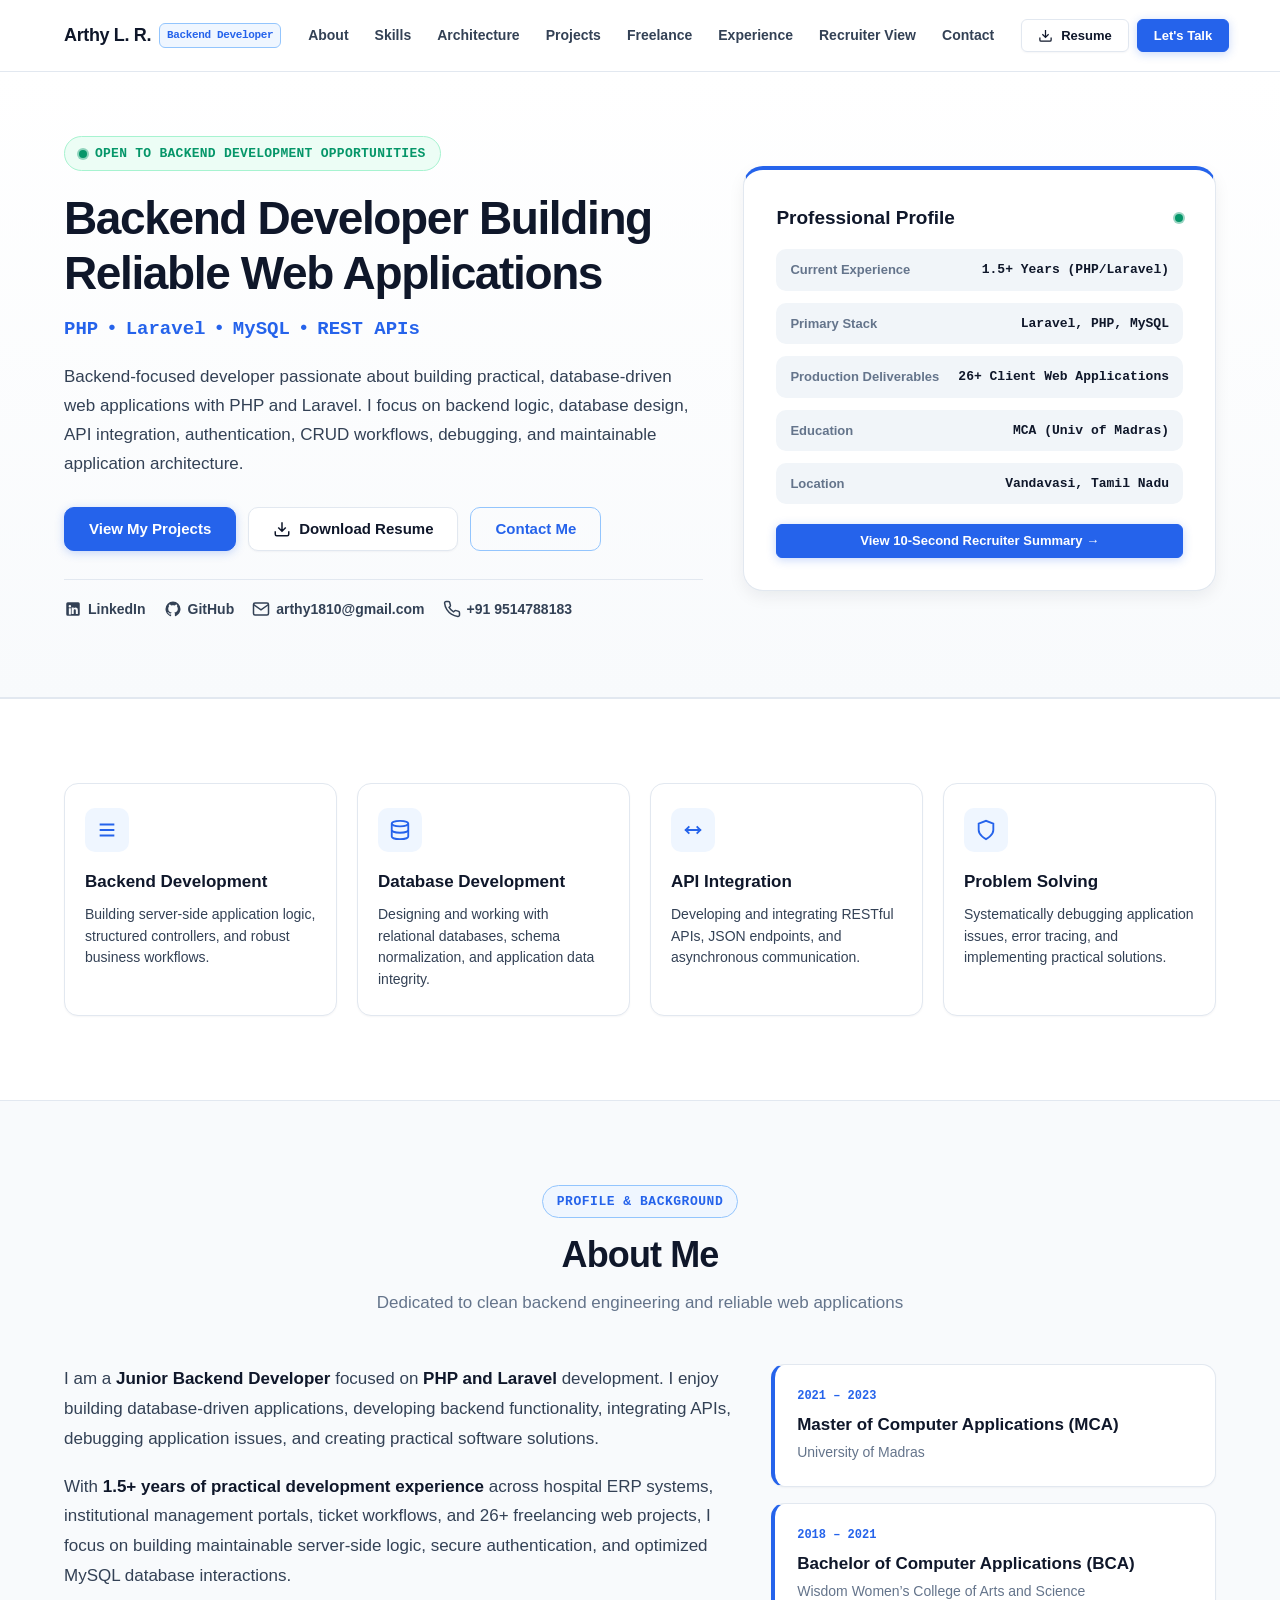
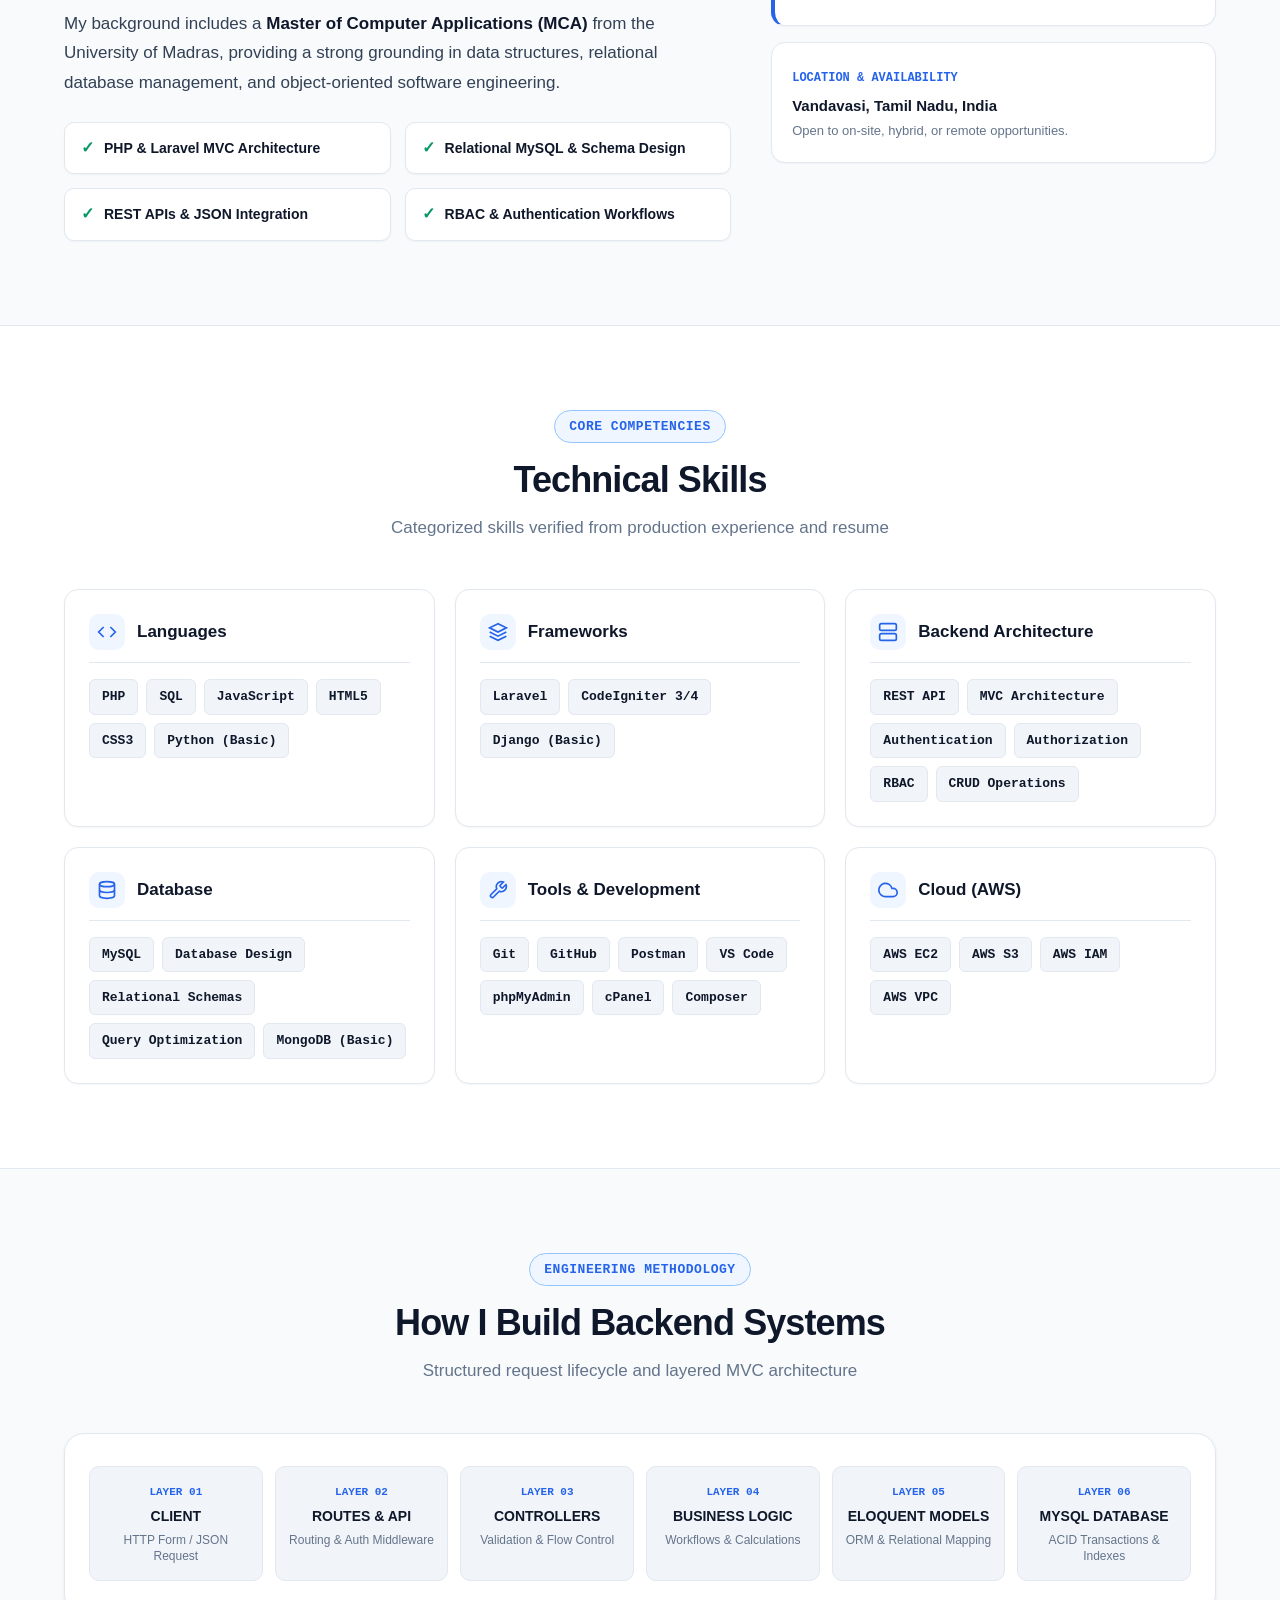
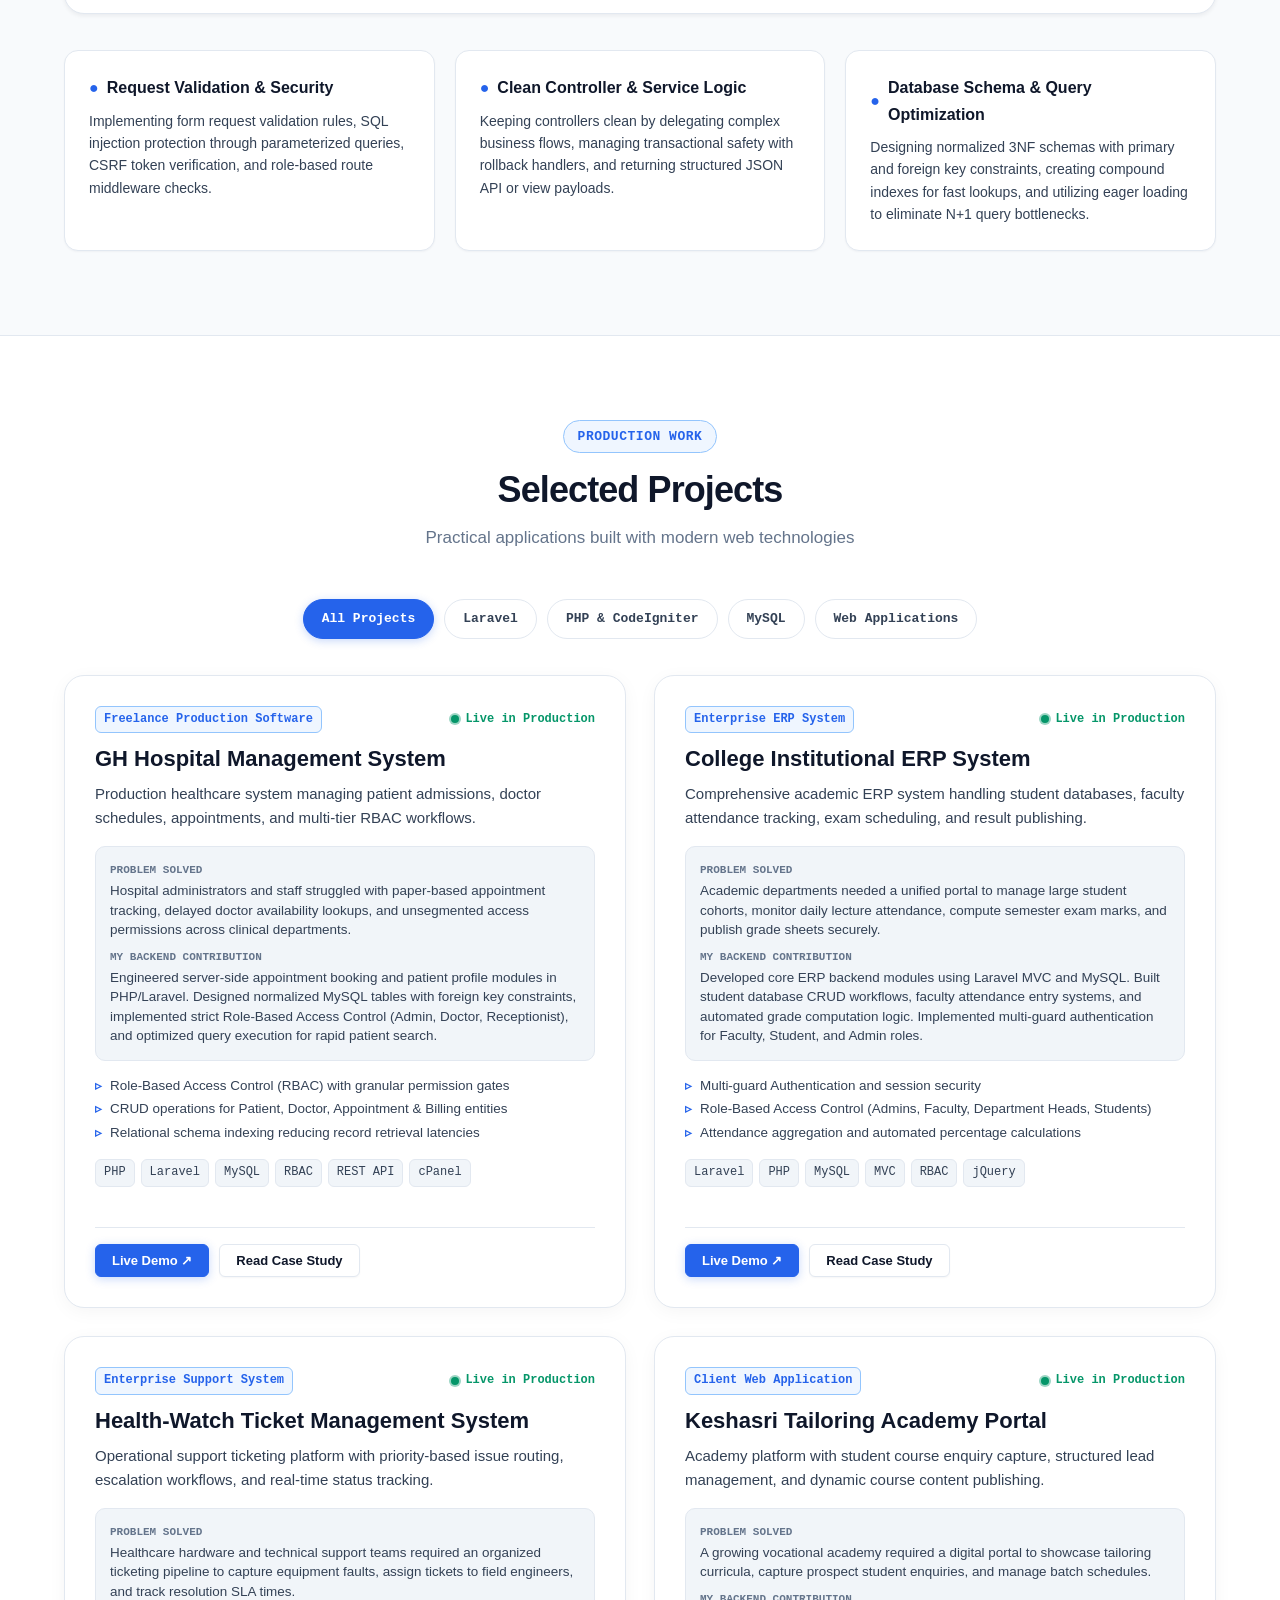
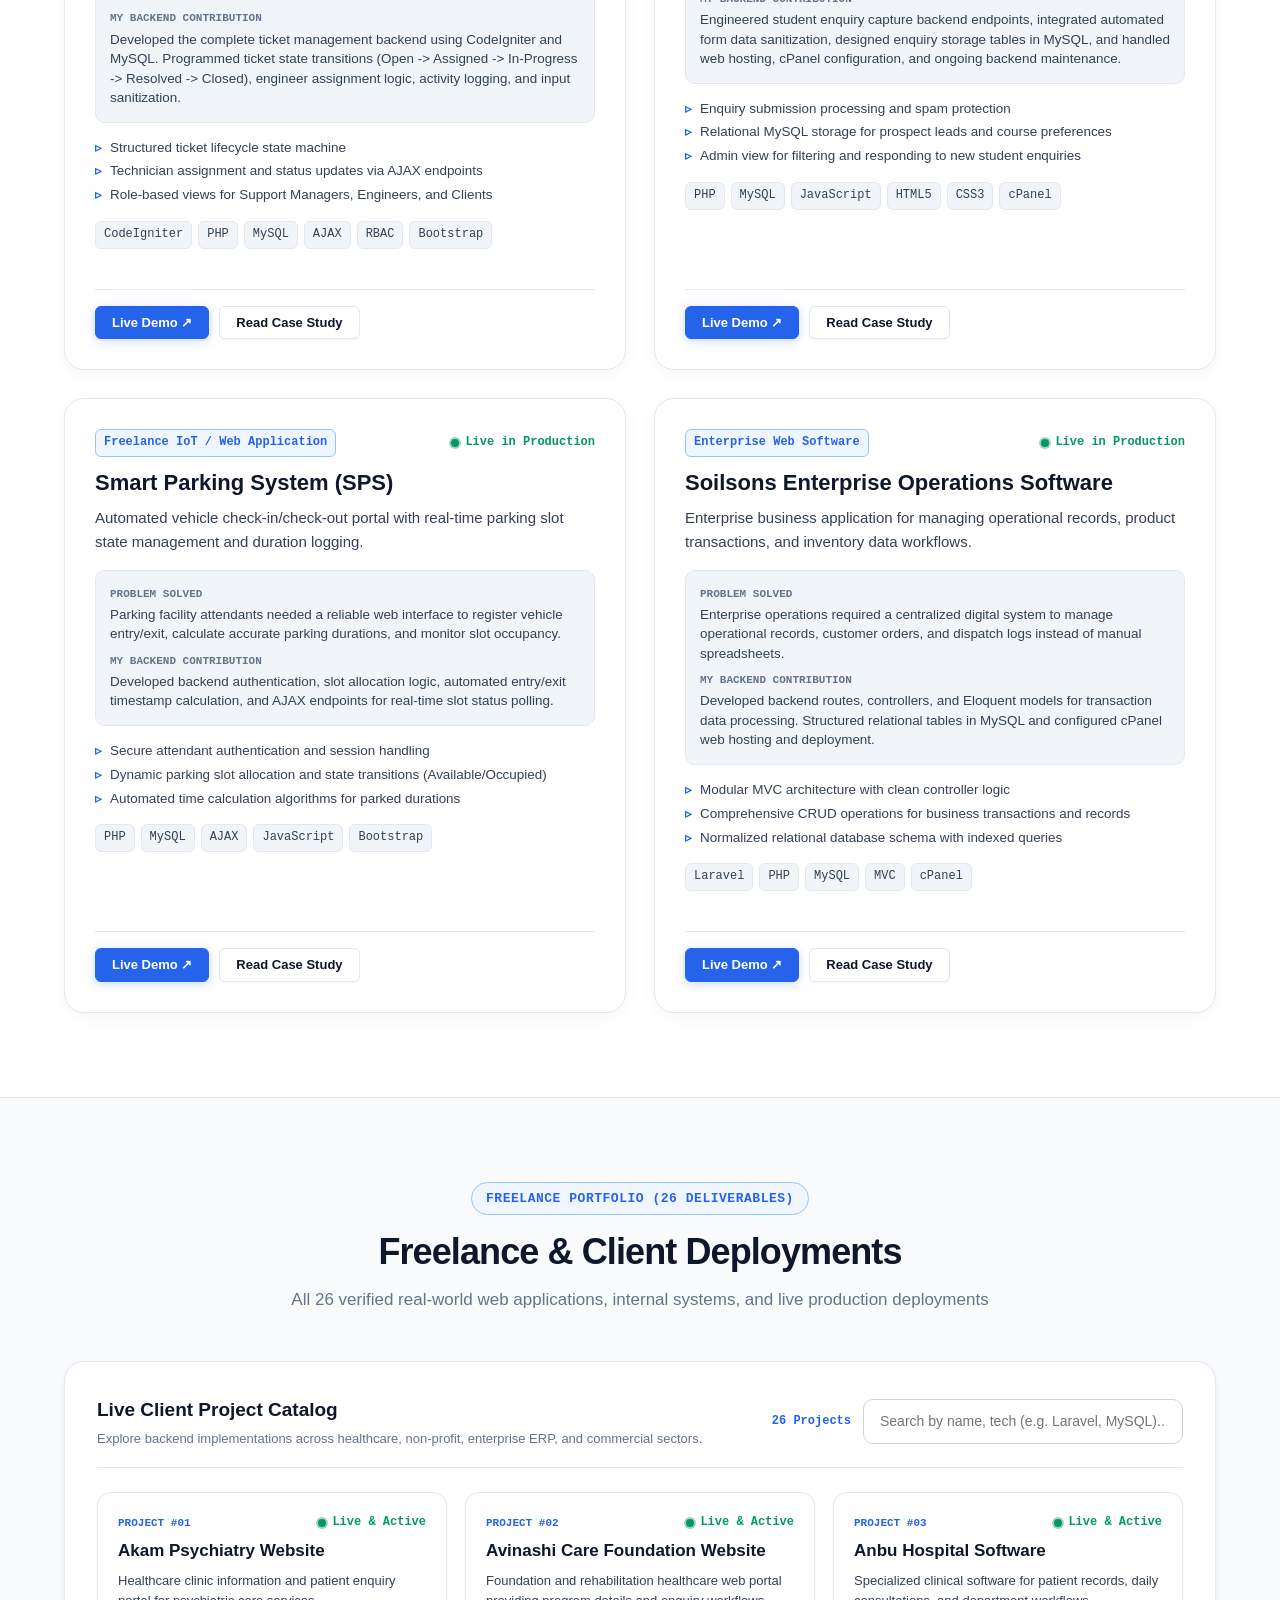
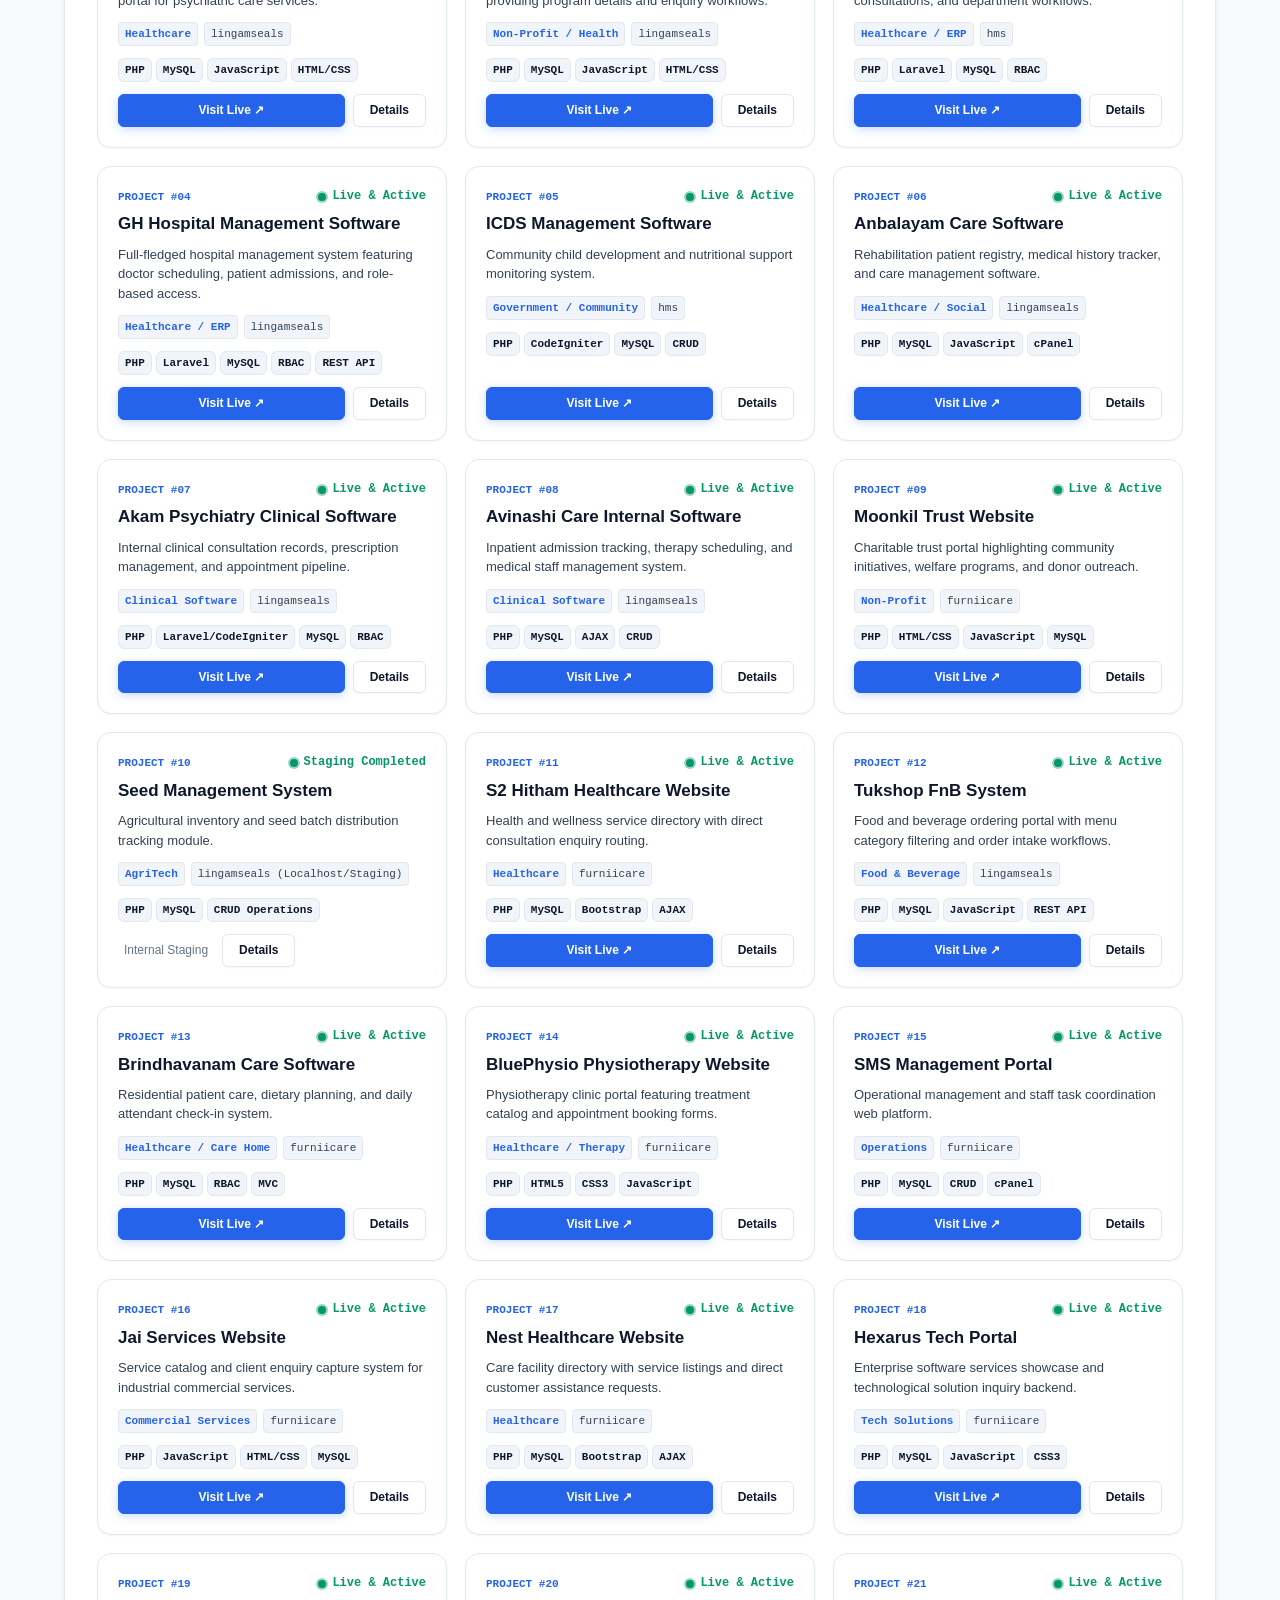
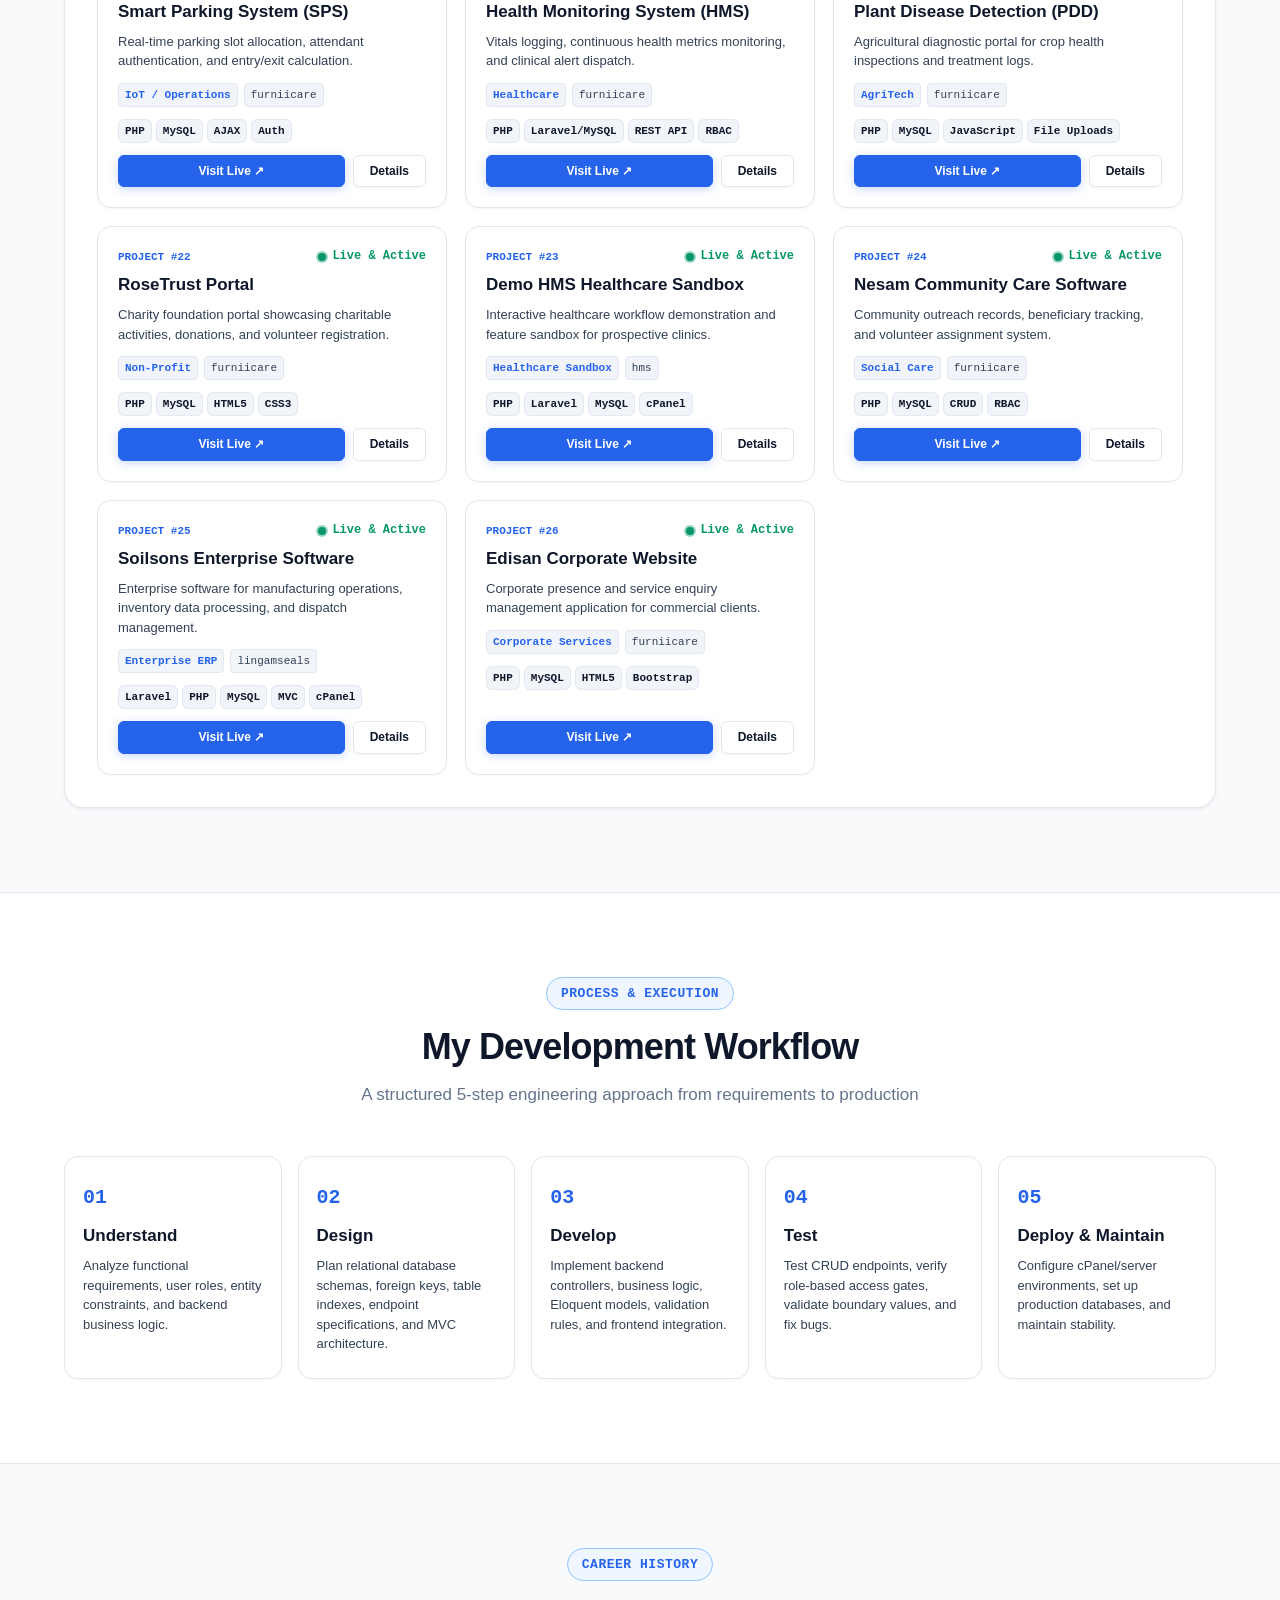
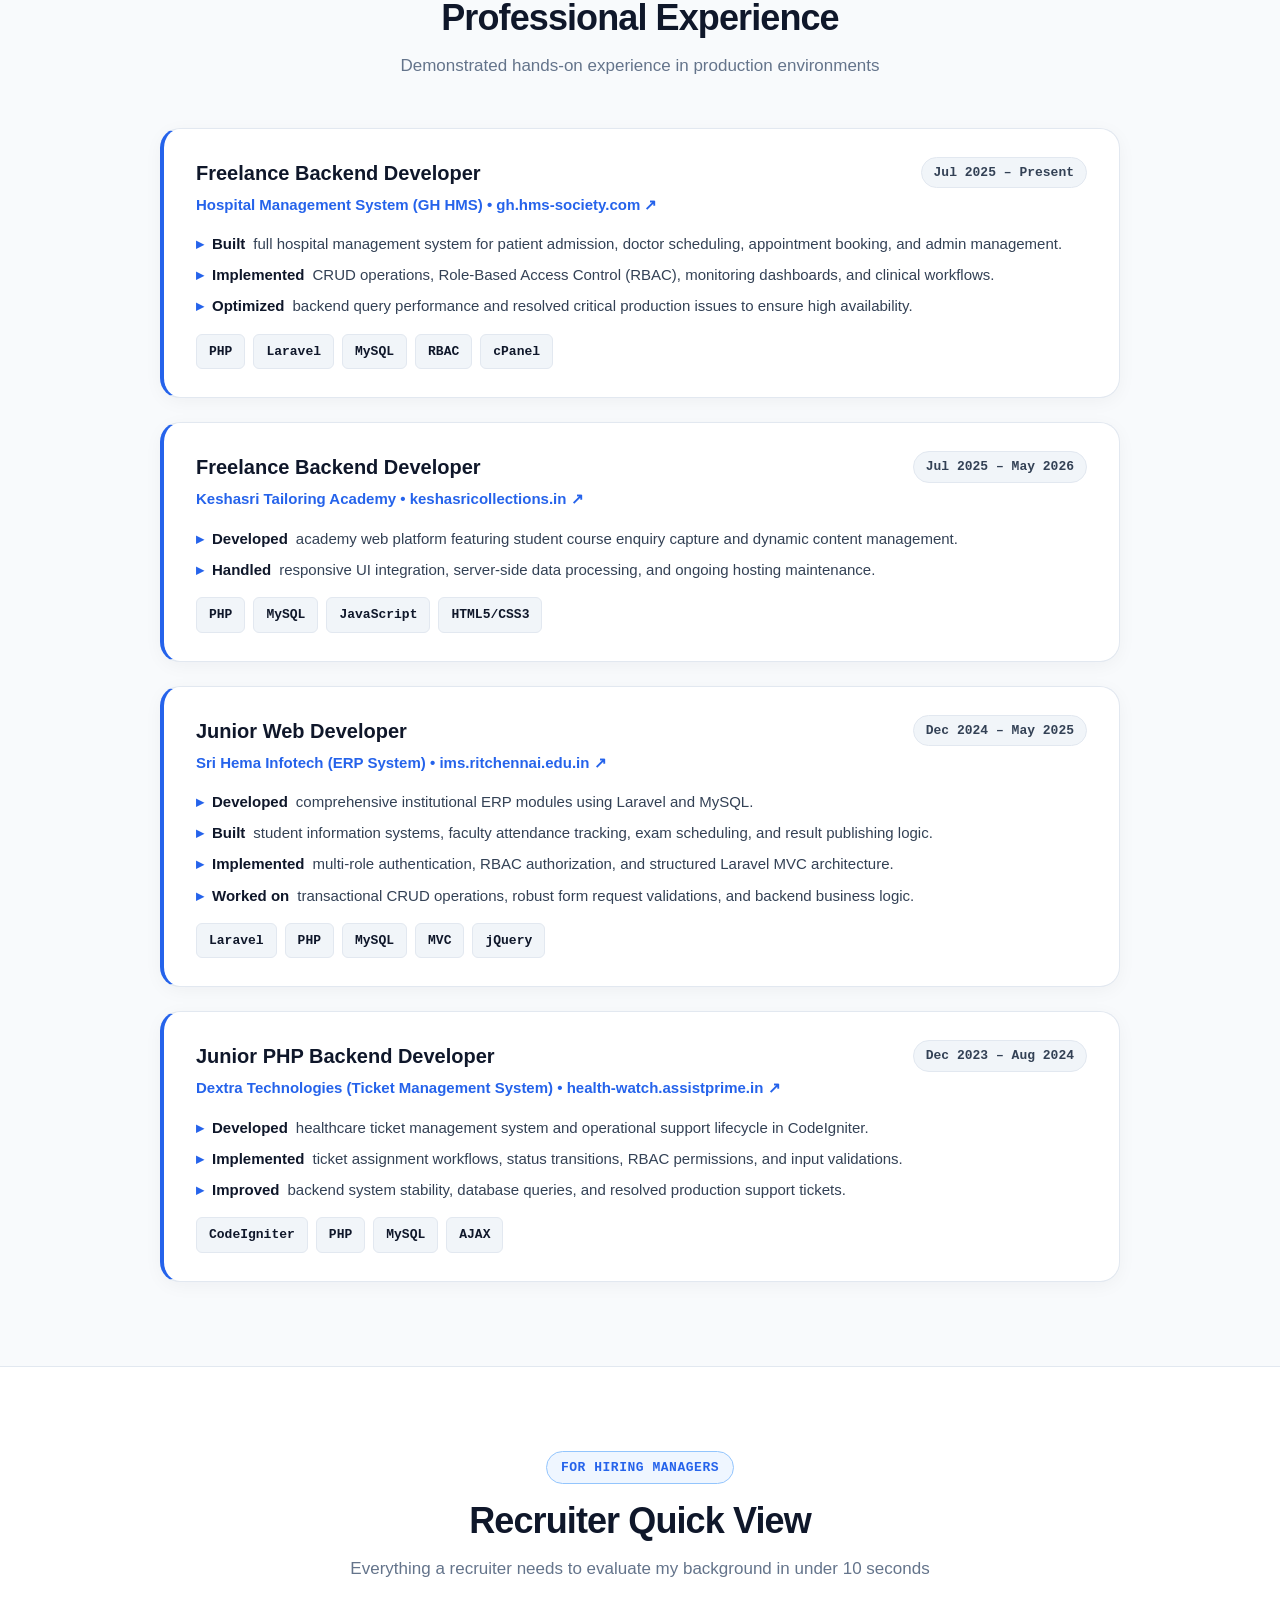
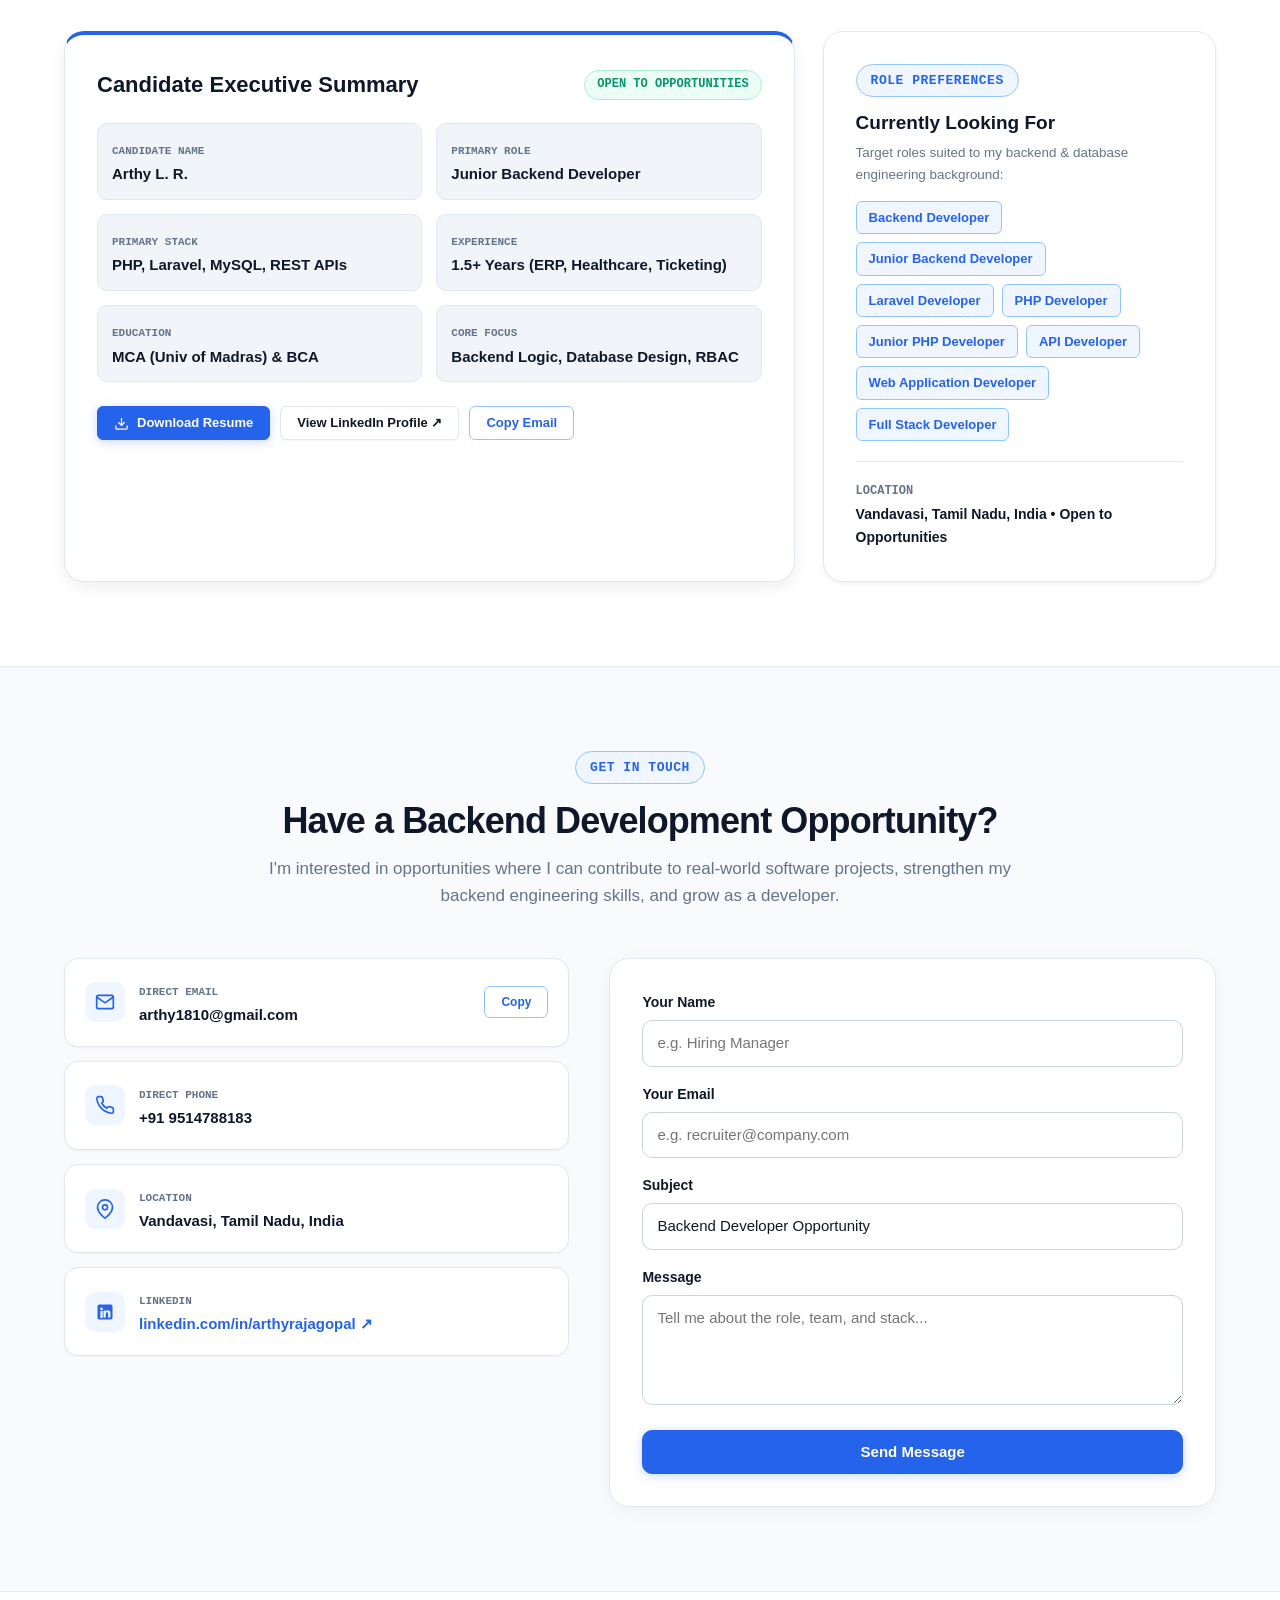
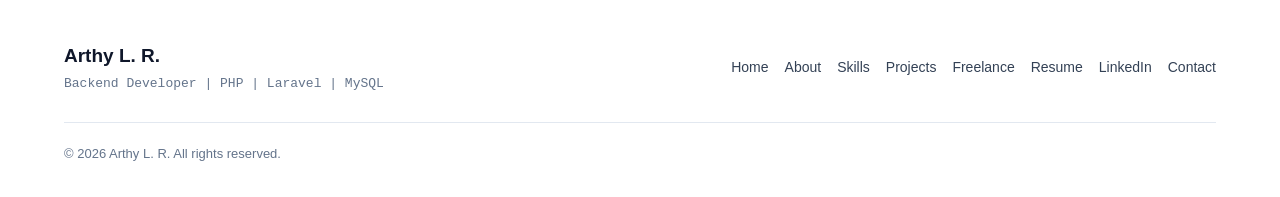
==== commit d41cc0f7: "Update resume download link in index.html" ====
--- a/index.html
+++ b/index.html
@@ -95,7 +95,7 @@
       </nav>
 
       <div class="nav-actions">
-        <a href="assets/resume/Arthy_LR_Resume.pdf" download="Arthy_LR_Resume.pdf" class="btn btn-secondary btn-sm" style="display: inline-flex;">
+        <a href="assets/resume/Arthy-Backend-Developer-Resume.pdf" download="Arthy_LR_Resume.pdf" class="btn btn-secondary btn-sm" style="display: inline-flex;">
           <svg width="15" height="15" fill="none" stroke="currentColor" stroke-width="2" viewBox="0 0 24 24"><path d="M21 15v4a2 2 0 0 1-2 2H5a2 2 0 0 1-2-2v-4M7 10l5 5 5-5M12 15V3"></path></svg>
           Resume
         </a>
--- a/assets/css/style.css
+++ b/assets/css/style.css
@@ -0,0 +1,1722 @@
+/* ==========================================================================
+   style.css - Arthy L. R. | Backend Developer Portfolio
+   Clean, Modern, Executive Light Design System (Recruiter-Focused)
+   ========================================================================== */
+
+:root {
+  /* Clean Light Theme Primary Palette */
+  --bg-body: #f8fafc;
+  --bg-surface: #ffffff;
+  --bg-surface-elevated: #f1f5f9;
+  --bg-surface-subtle: #f8fafc;
+  --bg-surface-card: #ffffff;
+  --bg-surface-glass: rgba(255, 255, 255, 0.94);
+  
+  --border-color: #e2e8f0;
+  --border-color-light: #cbd5e1;
+  --border-accent: #93c5fd;
+  
+  --text-primary: #0f172a;
+  --text-secondary: #334155;
+  --text-muted: #64748b;
+  --text-inverse: #ffffff;
+  
+  --color-primary: #2563eb;
+  --color-primary-hover: #1d4ed8;
+  --color-primary-light: #eff6ff;
+  --color-accent: #0284c7;
+  --color-accent-light: #f0f9ff;
+  --color-success: #059669;
+  --color-success-light: #ecfdf5;
+  --color-warning: #d97706;
+  --color-purple: #7c3aed;
+  
+  /* Typography */
+  --font-sans: 'Plus Jakarta Sans', -apple-system, BlinkMacSystemFont, 'Segoe UI', Roboto, Helvetica, Arial, sans-serif;
+  --font-mono: 'JetBrains Mono', 'Fira Code', Consolas, Monaco, monospace;
+  
+  /* Layout & Spacing */
+  --max-width: 1200px;
+  --header-height: 72px;
+  --radius-sm: 6px;
+  --radius-md: 10px;
+  --radius-lg: 14px;
+  --radius-xl: 20px;
+  
+  /* Shadows */
+  --shadow-xs: 0 1px 2px rgba(15, 23, 42, 0.04);
+  --shadow-sm: 0 2px 4px rgba(15, 23, 42, 0.06);
+  --shadow-md: 0 6px 18px -2px rgba(15, 23, 42, 0.08);
+  --shadow-lg: 0 14px 34px -4px rgba(15, 23, 42, 0.1);
+  --shadow-card: 0 4px 20px -2px rgba(15, 23, 42, 0.05);
+  
+  /* Transitions */
+  --transition-fast: 0.15s ease;
+  --transition-normal: 0.25s ease;
+  --transition-smooth: 0.35s cubic-bezier(0.16, 1, 0.3, 1);
+}
+
+/* --------------------------------------------------------------------------
+   Reset & Base Styles
+   -------------------------------------------------------------------------- */
+*, *::before, *::after {
+  box-sizing: border-box;
+  margin: 0;
+  padding: 0;
+}
+
+html {
+  scroll-behavior: smooth;
+  scroll-padding-top: calc(var(--header-height) + 20px);
+  -webkit-text-size-adjust: 100%;
+}
+
+body {
+  font-family: var(--font-sans);
+  background-color: var(--bg-body);
+  color: var(--text-primary);
+  line-height: 1.65;
+  font-size: 16px;
+  min-height: 100vh;
+  overflow-x: hidden;
+  -webkit-font-smoothing: antialiased;
+  -moz-osx-font-smoothing: grayscale;
+}
+
+a {
+  color: var(--color-primary);
+  text-decoration: none;
+  transition: color var(--transition-fast);
+}
+
+a:hover {
+  color: var(--color-primary-hover);
+}
+
+img, svg {
+  display: block;
+  max-width: 100%;
+}
+
+button, input, textarea, select {
+  font: inherit;
+  color: inherit;
+}
+
+button {
+  cursor: pointer;
+  border: none;
+  background: none;
+}
+
+code, kbd, samp, pre {
+  font-family: var(--font-mono);
+}
+
+/* --------------------------------------------------------------------------
+   Layout Containers & Section Framework
+   -------------------------------------------------------------------------- */
+.container {
+  width: 100%;
+  max-width: var(--max-width);
+  margin: 0 auto;
+  padding: 0 24px;
+}
+
+.section {
+  padding: 84px 0;
+  position: relative;
+}
+
+.section-alt {
+  background-color: var(--bg-surface);
+  border-top: 1px solid var(--border-color);
+  border-bottom: 1px solid var(--border-color);
+}
+
+.section-header {
+  text-align: center;
+  max-width: 760px;
+  margin: 0 auto 48px auto;
+}
+
+.section-badge {
+  display: inline-flex;
+  align-items: center;
+  gap: 8px;
+  padding: 5px 14px;
+  border-radius: 9999px;
+  background: var(--color-primary-light);
+  border: 1px solid var(--border-accent);
+  color: var(--color-primary);
+  font-family: var(--font-mono);
+  font-size: 0.8125rem;
+  font-weight: 600;
+  letter-spacing: 0.04em;
+  text-transform: uppercase;
+  margin-bottom: 14px;
+}
+
+.section-title {
+  font-size: 2.25rem;
+  font-weight: 800;
+  line-height: 1.25;
+  color: var(--text-primary);
+  margin-bottom: 12px;
+  letter-spacing: -0.025em;
+}
+
+.section-subtitle {
+  font-size: 1.0625rem;
+  color: var(--text-muted);
+  line-height: 1.6;
+}
+
+/* Button System */
+.btn {
+  display: inline-flex;
+  align-items: center;
+  justify-content: center;
+  gap: 8px;
+  font-weight: 600;
+  font-size: 0.9375rem;
+  padding: 12px 24px;
+  border-radius: var(--radius-md);
+  transition: all var(--transition-normal);
+  line-height: 1.2;
+  white-space: nowrap;
+  user-select: none;
+}
+
+.btn-primary {
+  background-color: var(--color-primary);
+  color: #ffffff !important;
+  box-shadow: 0 2px 10px rgba(37, 99, 235, 0.25);
+  border: 1px solid var(--color-primary);
+}
+
+.btn-primary:hover {
+  background-color: var(--color-primary-hover);
+  box-shadow: 0 4px 16px rgba(37, 99, 235, 0.35);
+  transform: translateY(-2px);
+}
+
+.btn-secondary {
+  background-color: #ffffff;
+  color: var(--text-primary) !important;
+  border: 1px solid var(--border-color);
+  box-shadow: var(--shadow-xs);
+}
+
+.btn-secondary:hover {
+  background-color: var(--bg-surface-elevated);
+  border-color: var(--border-color-light);
+  transform: translateY(-2px);
+}
+
+.btn-outline {
+  background: transparent;
+  color: var(--color-primary) !important;
+  border: 1px solid var(--border-accent);
+}
+
+.btn-outline:hover {
+  background-color: var(--color-primary-light);
+  border-color: var(--color-primary);
+}
+
+.btn-sm {
+  padding: 8px 16px;
+  font-size: 0.8125rem;
+  border-radius: var(--radius-sm);
+}
+
+/* Status Indicator Dot */
+.status-dot {
+  position: relative;
+  display: inline-block;
+  width: 8px;
+  height: 8px;
+  border-radius: 50%;
+  background-color: var(--color-success);
+}
+
+.status-dot::after {
+  content: '';
+  position: absolute;
+  top: -2px;
+  left: -2px;
+  right: -2px;
+  bottom: -2px;
+  border-radius: 50%;
+  background-color: var(--color-success);
+  opacity: 0.4;
+  animation: pulseGlow 2s infinite;
+}
+
+@keyframes pulseGlow {
+  0%, 100% { transform: scale(1); opacity: 0.4; }
+  50% { transform: scale(1.6); opacity: 0; }
+}
+
+/* --------------------------------------------------------------------------
+   Header & Navigation
+   -------------------------------------------------------------------------- */
+.header {
+  position: sticky;
+  top: 0;
+  left: 0;
+  right: 0;
+  height: var(--header-height);
+  background: var(--bg-surface-glass);
+  backdrop-filter: blur(16px);
+  -webkit-backdrop-filter: blur(16px);
+  border-bottom: 1px solid var(--border-color);
+  z-index: 1000;
+  display: flex;
+  align-items: center;
+}
+
+.header-inner {
+  display: flex;
+  align-items: center;
+  justify-content: space-between;
+  width: 100%;
+  gap: 16px;
+}
+
+.nav-brand {
+  display: flex;
+  align-items: center;
+  gap: 8px;
+  color: var(--text-primary);
+  font-weight: 800;
+  font-size: 1.125rem;
+  letter-spacing: -0.02em;
+  text-decoration: none;
+  flex-shrink: 0;
+}
+
+.nav-brand:hover {
+  color: var(--color-primary);
+}
+
+.nav-brand-tag {
+  font-family: var(--font-mono);
+  font-size: 0.6875rem;
+  font-weight: 700;
+  padding: 2px 7px;
+  border-radius: var(--radius-sm);
+  background: var(--color-primary-light);
+  border: 1px solid var(--border-accent);
+  color: var(--color-primary);
+}
+
+.nav-menu {
+  display: flex;
+  align-items: center;
+  gap: 4px;
+  list-style: none;
+  margin: 0;
+  padding: 0;
+}
+
+.nav-link {
+  color: var(--text-secondary);
+  font-size: 0.875rem;
+  font-weight: 600;
+  padding: 7px 11px;
+  border-radius: var(--radius-sm);
+  transition: all var(--transition-fast);
+  text-decoration: none;
+  white-space: nowrap;
+  line-height: 1.2;
+}
+
+.nav-link:hover, .nav-link.active {
+  color: var(--color-primary);
+  background-color: var(--color-primary-light);
+}
+
+.nav-actions {
+  display: flex;
+  align-items: center;
+  gap: 8px;
+  flex-shrink: 0;
+}
+
+.nav-hamburger {
+  display: none;
+  width: 38px;
+  height: 38px;
+  border-radius: var(--radius-md);
+  background: #ffffff;
+  border: 1px solid var(--border-color);
+  flex-direction: column;
+  align-items: center;
+  justify-content: center;
+  gap: 5px;
+}
+
+.nav-hamburger span {
+  display: block;
+  width: 20px;
+  height: 2px;
+  background-color: var(--text-primary);
+}
+
+/* --------------------------------------------------------------------------
+   Hero Section
+   -------------------------------------------------------------------------- */
+.hero-section {
+  padding: 64px 0 76px 0;
+  background: linear-gradient(180deg, #ffffff 0%, var(--bg-body) 100%);
+  border-bottom: 1px solid var(--border-color);
+}
+
+.hero-grid {
+  display: grid;
+  grid-template-columns: 1.15fr 0.85fr;
+  gap: 40px;
+  align-items: center;
+}
+
+.hero-content {
+  max-width: 640px;
+}
+
+.status-badge {
+  display: inline-flex;
+  align-items: center;
+  gap: 8px;
+  padding: 6px 14px;
+  background: var(--color-success-light);
+  border: 1px solid #a7f3d0;
+  border-radius: 9999px;
+  color: var(--color-success);
+  font-family: var(--font-mono);
+  font-size: 0.8125rem;
+  font-weight: 700;
+  letter-spacing: 0.02em;
+  margin-bottom: 20px;
+}
+
+.hero-title {
+  font-size: 2.875rem;
+  font-weight: 800;
+  line-height: 1.18;
+  letter-spacing: -0.03em;
+  color: var(--text-primary);
+  margin-bottom: 14px;
+}
+
+.hero-subtitle {
+  font-size: 1.1875rem;
+  font-weight: 700;
+  color: var(--color-primary);
+  margin-bottom: 18px;
+  font-family: var(--font-mono);
+  display: flex;
+  align-items: center;
+  gap: 8px;
+  flex-wrap: wrap;
+}
+
+.hero-description {
+  font-size: 1.0625rem;
+  line-height: 1.7;
+  color: var(--text-secondary);
+  margin-bottom: 28px;
+}
+
+.hero-cta-group {
+  display: flex;
+  flex-wrap: wrap;
+  align-items: center;
+  gap: 12px;
+  margin-bottom: 28px;
+}
+
+.hero-social-links {
+  display: flex;
+  align-items: center;
+  gap: 18px;
+  padding-top: 18px;
+  border-top: 1px solid var(--border-color);
+  flex-wrap: wrap;
+}
+
+.hero-social-link {
+  display: inline-flex;
+  align-items: center;
+  gap: 6px;
+  font-size: 0.875rem;
+  font-weight: 600;
+  color: var(--text-secondary);
+}
+
+.hero-social-link:hover {
+  color: var(--color-primary);
+}
+
+/* Hero Right Summary Card */
+.hero-card-widget {
+  background: #ffffff;
+  border: 1px solid var(--border-color);
+  border-radius: var(--radius-xl);
+  padding: 32px;
+  box-shadow: var(--shadow-md);
+  border-top: 4px solid var(--color-primary);
+}
+
+.hero-card-title {
+  font-size: 1.1875rem;
+  font-weight: 700;
+  color: var(--text-primary);
+  margin-bottom: 16px;
+  display: flex;
+  align-items: center;
+  justify-content: space-between;
+}
+
+.hero-card-items {
+  display: flex;
+  flex-direction: column;
+  gap: 12px;
+  margin-bottom: 20px;
+}
+
+.hero-info-row {
+  display: flex;
+  align-items: center;
+  justify-content: space-between;
+  padding: 10px 14px;
+  background: var(--bg-surface-elevated);
+  border-radius: var(--radius-md);
+  font-size: 0.875rem;
+}
+
+.hero-info-label {
+  color: var(--text-muted);
+  font-weight: 600;
+  font-size: 0.8125rem;
+}
+
+.hero-info-val {
+  color: var(--text-primary);
+  font-weight: 700;
+  font-family: var(--font-mono);
+  font-size: 0.8125rem;
+}
+
+/* --------------------------------------------------------------------------
+   Quick Value Proposition (4 Pillars)
+   -------------------------------------------------------------------------- */
+.value-props-grid {
+  display: grid;
+  grid-template-columns: repeat(4, 1fr);
+  gap: 20px;
+}
+
+.value-card {
+  background-color: #ffffff;
+  border: 1px solid var(--border-color);
+  border-radius: var(--radius-lg);
+  padding: 24px 20px;
+  box-shadow: var(--shadow-xs);
+  transition: all var(--transition-normal);
+}
+
+.value-card:hover {
+  border-color: var(--border-accent);
+  box-shadow: var(--shadow-md);
+  transform: translateY(-3px);
+}
+
+.value-icon-box {
+  width: 44px;
+  height: 44px;
+  border-radius: var(--radius-md);
+  background: var(--color-primary-light);
+  display: flex;
+  align-items: center;
+  justify-content: center;
+  color: var(--color-primary);
+  margin-bottom: 16px;
+}
+
+.value-title {
+  font-size: 1.0625rem;
+  font-weight: 700;
+  margin-bottom: 8px;
+  color: var(--text-primary);
+}
+
+.value-desc {
+  font-size: 0.875rem;
+  color: var(--text-secondary);
+  line-height: 1.55;
+}
+
+/* --------------------------------------------------------------------------
+   About Me Section
+   -------------------------------------------------------------------------- */
+.about-grid {
+  display: grid;
+  grid-template-columns: 1.2fr 0.8fr;
+  gap: 40px;
+  align-items: start;
+}
+
+.about-narrative p {
+  font-size: 1.0625rem;
+  color: var(--text-secondary);
+  line-height: 1.75;
+  margin-bottom: 18px;
+}
+
+.about-narrative p strong {
+  color: var(--text-primary);
+}
+
+.about-highlights {
+  display: grid;
+  grid-template-columns: 1fr 1fr;
+  gap: 14px;
+  margin-top: 24px;
+}
+
+.highlight-pill {
+  display: flex;
+  align-items: center;
+  gap: 10px;
+  padding: 12px 16px;
+  background: #ffffff;
+  border: 1px solid var(--border-color);
+  border-radius: var(--radius-md);
+  box-shadow: var(--shadow-xs);
+}
+
+.highlight-pill-icon {
+  color: var(--color-success);
+  font-weight: bold;
+}
+
+.highlight-pill-text {
+  font-size: 0.875rem;
+  font-weight: 600;
+  color: var(--text-primary);
+}
+
+.edu-card {
+  background-color: #ffffff;
+  border: 1px solid var(--border-color);
+  border-radius: var(--radius-lg);
+  padding: 22px;
+  margin-bottom: 16px;
+  border-left: 4px solid var(--color-primary);
+  box-shadow: var(--shadow-xs);
+}
+
+.edu-year {
+  font-family: var(--font-mono);
+  font-size: 0.75rem;
+  font-weight: 700;
+  color: var(--color-primary);
+  margin-bottom: 4px;
+}
+
+.edu-degree {
+  font-size: 1.0625rem;
+  font-weight: 700;
+  color: var(--text-primary);
+  margin-bottom: 2px;
+}
+
+.edu-institution {
+  font-size: 0.875rem;
+  color: var(--text-muted);
+}
+
+/* --------------------------------------------------------------------------
+   Technical Skills Matrix (EXACT FROM RESUME)
+   -------------------------------------------------------------------------- */
+.skills-grid {
+  display: grid;
+  grid-template-columns: repeat(3, 1fr);
+  gap: 20px;
+}
+
+.skill-category-card {
+  background-color: #ffffff;
+  border: 1px solid var(--border-color);
+  border-radius: var(--radius-lg);
+  padding: 24px;
+  box-shadow: var(--shadow-xs);
+  transition: all var(--transition-normal);
+}
+
+.skill-category-card:hover {
+  border-color: var(--border-accent);
+  box-shadow: var(--shadow-md);
+}
+
+.skill-category-header {
+  display: flex;
+  align-items: center;
+  gap: 12px;
+  margin-bottom: 16px;
+  padding-bottom: 12px;
+  border-bottom: 1px solid var(--border-color);
+}
+
+.skill-category-icon {
+  width: 36px;
+  height: 36px;
+  border-radius: var(--radius-md);
+  background: var(--color-primary-light);
+  display: flex;
+  align-items: center;
+  justify-content: center;
+  color: var(--color-primary);
+}
+
+.skill-category-title {
+  font-size: 1.0625rem;
+  font-weight: 700;
+  color: var(--text-primary);
+}
+
+.skill-tag-list {
+  display: flex;
+  flex-wrap: wrap;
+  gap: 8px;
+}
+
+.skill-badge {
+  display: inline-flex;
+  align-items: center;
+  gap: 6px;
+  padding: 6px 12px;
+  border-radius: var(--radius-sm);
+  background: var(--bg-surface-elevated);
+  border: 1px solid var(--border-color);
+  color: var(--text-primary);
+  font-family: var(--font-mono);
+  font-size: 0.8125rem;
+  font-weight: 600;
+  transition: all var(--transition-fast);
+}
+
+.skill-badge:hover {
+  border-color: var(--color-primary);
+  background-color: var(--color-primary-light);
+  color: var(--color-primary);
+}
+
+/* --------------------------------------------------------------------------
+   Architecture Flow ("How I Build Backend Systems")
+   -------------------------------------------------------------------------- */
+.arch-flow-wrapper {
+  background-color: #ffffff;
+  border: 1px solid var(--border-color);
+  border-radius: var(--radius-xl);
+  padding: 32px 24px;
+  margin-bottom: 36px;
+  box-shadow: var(--shadow-sm);
+}
+
+.arch-flow-steps {
+  display: grid;
+  grid-template-columns: repeat(6, 1fr);
+  gap: 12px;
+}
+
+.arch-step-node {
+  background: var(--bg-surface-elevated);
+  border: 1px solid var(--border-color);
+  border-radius: var(--radius-md);
+  padding: 16px 12px;
+  text-align: center;
+  transition: all var(--transition-fast);
+}
+
+.arch-step-node:hover {
+  border-color: var(--color-primary);
+  background: var(--color-primary-light);
+  transform: translateY(-2px);
+}
+
+.arch-step-num {
+  font-family: var(--font-mono);
+  font-size: 0.6875rem;
+  font-weight: 700;
+  color: var(--color-primary);
+  margin-bottom: 4px;
+}
+
+.arch-step-name {
+  font-size: 0.875rem;
+  font-weight: 700;
+  color: var(--text-primary);
+  margin-bottom: 4px;
+}
+
+.arch-step-sub {
+  font-size: 0.75rem;
+  color: var(--text-muted);
+  line-height: 1.35;
+}
+
+.arch-details-grid {
+  display: grid;
+  grid-template-columns: repeat(3, 1fr);
+  gap: 20px;
+}
+
+.arch-detail-card {
+  background-color: #ffffff;
+  border: 1px solid var(--border-color);
+  border-radius: var(--radius-lg);
+  padding: 24px;
+  box-shadow: var(--shadow-xs);
+}
+
+.arch-detail-title {
+  font-size: 1rem;
+  font-weight: 700;
+  color: var(--text-primary);
+  margin-bottom: 8px;
+  display: flex;
+  align-items: center;
+  gap: 8px;
+}
+
+.arch-detail-title span {
+  color: var(--color-primary);
+}
+
+.arch-detail-desc {
+  font-size: 0.875rem;
+  color: var(--text-secondary);
+  line-height: 1.6;
+}
+
+/* --------------------------------------------------------------------------
+   Selected Projects & Filter Tabs
+   -------------------------------------------------------------------------- */
+.filter-tabs-wrapper {
+  display: flex;
+  justify-content: center;
+  gap: 10px;
+  flex-wrap: wrap;
+  margin-bottom: 36px;
+}
+
+.filter-btn {
+  padding: 8px 18px;
+  border-radius: 9999px;
+  background: #ffffff;
+  border: 1px solid var(--border-color);
+  color: var(--text-secondary);
+  font-family: var(--font-mono);
+  font-size: 0.8125rem;
+  font-weight: 600;
+  transition: all var(--transition-fast);
+}
+
+.filter-btn:hover, .filter-btn.active {
+  background-color: var(--color-primary);
+  color: #ffffff;
+  border-color: var(--color-primary);
+  box-shadow: 0 2px 8px rgba(37, 99, 235, 0.25);
+}
+
+.projects-grid {
+  display: grid;
+  grid-template-columns: repeat(2, 1fr);
+  gap: 28px;
+}
+
+.project-card {
+  background-color: #ffffff;
+  border: 1px solid var(--border-color);
+  border-radius: var(--radius-xl);
+  padding: 30px;
+  display: flex;
+  flex-direction: column;
+  justify-content: space-between;
+  box-shadow: var(--shadow-card);
+  transition: all var(--transition-normal);
+}
+
+.project-card:hover {
+  transform: translateY(-4px);
+  border-color: var(--border-accent);
+  box-shadow: var(--shadow-lg);
+}
+
+.project-card-top {
+  margin-bottom: 20px;
+}
+
+.project-meta-row {
+  display: flex;
+  align-items: center;
+  justify-content: space-between;
+  margin-bottom: 12px;
+}
+
+.project-type-badge {
+  font-family: var(--font-mono);
+  font-size: 0.75rem;
+  font-weight: 700;
+  padding: 3px 8px;
+  border-radius: var(--radius-sm);
+  background: var(--color-primary-light);
+  color: var(--color-primary);
+  border: 1px solid var(--border-accent);
+}
+
+.project-live-indicator {
+  display: inline-flex;
+  align-items: center;
+  gap: 6px;
+  font-family: var(--font-mono);
+  font-size: 0.75rem;
+  font-weight: 700;
+  color: var(--color-success);
+}
+
+.project-title {
+  font-size: 1.375rem;
+  font-weight: 700;
+  color: var(--text-primary);
+  margin-bottom: 8px;
+  line-height: 1.3;
+}
+
+.project-desc {
+  font-size: 0.9375rem;
+  color: var(--text-secondary);
+  line-height: 1.6;
+  margin-bottom: 16px;
+}
+
+.project-specs {
+  background: var(--bg-surface-elevated);
+  border: 1px solid var(--border-color);
+  border-radius: var(--radius-md);
+  padding: 14px;
+  margin-bottom: 16px;
+}
+
+.spec-item {
+  margin-bottom: 8px;
+}
+
+.spec-item:last-child {
+  margin-bottom: 0;
+}
+
+.spec-label {
+  font-family: var(--font-mono);
+  font-size: 0.6875rem;
+  font-weight: 700;
+  text-transform: uppercase;
+  color: var(--text-muted);
+  margin-bottom: 2px;
+  display: block;
+}
+
+.spec-val {
+  font-size: 0.84rem;
+  color: var(--text-secondary);
+  line-height: 1.45;
+}
+
+.project-features-list {
+  list-style: none;
+  margin-bottom: 16px;
+}
+
+.project-features-list li {
+  font-size: 0.84rem;
+  color: var(--text-secondary);
+  display: flex;
+  align-items: flex-start;
+  gap: 8px;
+  margin-bottom: 5px;
+  line-height: 1.4;
+}
+
+.project-features-list li::before {
+  content: '▹';
+  color: var(--color-primary);
+  font-weight: bold;
+}
+
+.project-tags {
+  display: flex;
+  flex-wrap: wrap;
+  gap: 6px;
+  margin-bottom: 20px;
+}
+
+.project-tag {
+  font-family: var(--font-mono);
+  font-size: 0.75rem;
+  padding: 3px 8px;
+  border-radius: var(--radius-sm);
+  background: var(--bg-surface-elevated);
+  border: 1px solid var(--border-color);
+  color: var(--text-secondary);
+}
+
+.project-card-actions {
+  display: flex;
+  align-items: center;
+  gap: 10px;
+  padding-top: 16px;
+  border-top: 1px solid var(--border-color);
+}
+
+/* --------------------------------------------------------------------------
+   Complete 26 Freelancing Projects Catalog Section
+   -------------------------------------------------------------------------- */
+.freelance-catalog-box {
+  background-color: #ffffff;
+  border: 1px solid var(--border-color);
+  border-radius: var(--radius-xl);
+  padding: 32px;
+  box-shadow: var(--shadow-sm);
+}
+
+.catalog-header-bar {
+  display: flex;
+  align-items: center;
+  justify-content: space-between;
+  flex-wrap: wrap;
+  gap: 16px;
+  margin-bottom: 24px;
+  padding-bottom: 18px;
+  border-bottom: 1px solid var(--border-color);
+}
+
+.catalog-search-input {
+  background-color: #ffffff;
+  border: 1px solid var(--border-color-light);
+  border-radius: var(--radius-md);
+  padding: 10px 16px;
+  color: var(--text-primary);
+  font-size: 0.875rem;
+  width: 320px;
+  max-width: 100%;
+}
+
+.catalog-search-input:focus {
+  outline: none;
+  border-color: var(--color-primary);
+  box-shadow: 0 0 0 3px rgba(37, 99, 235, 0.1);
+}
+
+.freelance-grid {
+  display: grid;
+  grid-template-columns: repeat(3, 1fr);
+  gap: 18px;
+}
+
+.freelance-item-card {
+  background: #ffffff;
+  border: 1px solid var(--border-color);
+  border-radius: var(--radius-lg);
+  padding: 20px;
+  display: flex;
+  flex-direction: column;
+  justify-content: space-between;
+  box-shadow: var(--shadow-xs);
+  transition: all var(--transition-fast);
+}
+
+.freelance-item-card:hover {
+  border-color: var(--color-primary);
+  box-shadow: var(--shadow-md);
+  transform: translateY(-2px);
+}
+
+.freelance-item-num {
+  font-family: var(--font-mono);
+  font-size: 0.6875rem;
+  color: var(--color-primary);
+  font-weight: 700;
+}
+
+.freelance-item-title {
+  font-size: 1.0625rem;
+  font-weight: 700;
+  color: var(--text-primary);
+  margin: 4px 0 6px 0;
+}
+
+.freelance-item-desc {
+  font-size: 0.8125rem;
+  color: var(--text-secondary);
+  line-height: 1.5;
+  margin-bottom: 12px;
+}
+
+.freelance-item-meta {
+  display: flex;
+  flex-wrap: wrap;
+  gap: 6px;
+  margin-bottom: 12px;
+}
+
+.freelance-mini-tag {
+  font-family: var(--font-mono);
+  font-size: 0.6875rem;
+  padding: 2px 6px;
+  border-radius: 4px;
+  background: var(--bg-surface-elevated);
+  border: 1px solid var(--border-color);
+  color: var(--text-secondary);
+}
+
+/* --------------------------------------------------------------------------
+   Developer Workflow
+   -------------------------------------------------------------------------- */
+.workflow-timeline {
+  display: grid;
+  grid-template-columns: repeat(5, 1fr);
+  gap: 16px;
+}
+
+.workflow-card {
+  background-color: #ffffff;
+  border: 1px solid var(--border-color);
+  border-radius: var(--radius-lg);
+  padding: 24px 18px;
+  box-shadow: var(--shadow-xs);
+  transition: all var(--transition-fast);
+}
+
+.workflow-card:hover {
+  border-color: var(--color-primary);
+  transform: translateY(-2px);
+}
+
+.workflow-num {
+  font-family: var(--font-mono);
+  font-size: 1.25rem;
+  font-weight: 800;
+  color: var(--color-primary);
+  margin-bottom: 8px;
+}
+
+.workflow-title {
+  font-size: 1.0625rem;
+  font-weight: 700;
+  color: var(--text-primary);
+  margin-bottom: 6px;
+}
+
+.workflow-desc {
+  font-size: 0.8125rem;
+  color: var(--text-secondary);
+  line-height: 1.5;
+}
+
+/* --------------------------------------------------------------------------
+   Professional Experience Timeline
+   -------------------------------------------------------------------------- */
+.experience-timeline {
+  display: flex;
+  flex-direction: column;
+  gap: 24px;
+  max-width: 960px;
+  margin: 0 auto;
+}
+
+.exp-card {
+  background-color: #ffffff;
+  border: 1px solid var(--border-color);
+  border-radius: var(--radius-xl);
+  padding: 28px 32px;
+  border-left: 4px solid var(--color-primary);
+  box-shadow: var(--shadow-card);
+}
+
+.exp-header {
+  display: flex;
+  align-items: flex-start;
+  justify-content: space-between;
+  flex-wrap: wrap;
+  gap: 10px;
+  margin-bottom: 14px;
+}
+
+.exp-role-title {
+  font-size: 1.25rem;
+  font-weight: 700;
+  color: var(--text-primary);
+  margin-bottom: 2px;
+}
+
+.exp-company {
+  font-size: 0.9375rem;
+  font-weight: 600;
+  color: var(--color-primary);
+}
+
+.exp-duration {
+  font-family: var(--font-mono);
+  font-size: 0.8125rem;
+  font-weight: 600;
+  padding: 4px 12px;
+  border-radius: 9999px;
+  background: var(--bg-surface-elevated);
+  border: 1px solid var(--border-color);
+  color: var(--text-secondary);
+}
+
+.exp-bullets {
+  list-style: none;
+  margin-bottom: 16px;
+}
+
+.exp-bullets li {
+  font-size: 0.9375rem;
+  color: var(--text-secondary);
+  margin-bottom: 8px;
+  display: flex;
+  align-items: flex-start;
+  gap: 8px;
+  line-height: 1.55;
+}
+
+.exp-bullets li strong {
+  color: var(--text-primary);
+}
+
+.exp-bullets li::before {
+  content: '▸';
+  color: var(--color-primary);
+  font-weight: bold;
+}
+
+/* --------------------------------------------------------------------------
+   Recruiter Quick View & Career Target
+   -------------------------------------------------------------------------- */
+.recruiter-hub-grid {
+  display: grid;
+  grid-template-columns: 1.3fr 0.7fr;
+  gap: 28px;
+  align-items: stretch;
+}
+
+.recruiter-card {
+  background: #ffffff;
+  border: 1px solid var(--border-color);
+  border-radius: var(--radius-xl);
+  padding: 32px;
+  box-shadow: var(--shadow-md);
+  border-top: 4px solid var(--color-primary);
+}
+
+.recruiter-header {
+  display: flex;
+  align-items: center;
+  justify-content: space-between;
+  margin-bottom: 20px;
+}
+
+.recruiter-title {
+  font-size: 1.375rem;
+  font-weight: 800;
+  color: var(--text-primary);
+}
+
+.recruiter-badge {
+  font-family: var(--font-mono);
+  font-size: 0.75rem;
+  font-weight: 700;
+  padding: 4px 12px;
+  border-radius: 9999px;
+  background: var(--color-success-light);
+  color: var(--color-success);
+  border: 1px solid #a7f3d0;
+}
+
+.recruiter-table {
+  display: grid;
+  grid-template-columns: 1fr 1fr;
+  gap: 14px;
+  margin-bottom: 24px;
+}
+
+.recruiter-cell {
+  background: var(--bg-surface-elevated);
+  border: 1px solid var(--border-color);
+  border-radius: var(--radius-md);
+  padding: 12px 14px;
+}
+
+.recruiter-cell-label {
+  font-family: var(--font-mono);
+  font-size: 0.6875rem;
+  font-weight: 700;
+  text-transform: uppercase;
+  color: var(--text-muted);
+  margin-bottom: 2px;
+}
+
+.recruiter-cell-val {
+  font-size: 0.9375rem;
+  font-weight: 600;
+  color: var(--text-primary);
+}
+
+.career-target-card {
+  background-color: #ffffff;
+  border: 1px solid var(--border-color);
+  border-radius: var(--radius-xl);
+  padding: 32px;
+  display: flex;
+  flex-direction: column;
+  justify-content: space-between;
+  box-shadow: var(--shadow-sm);
+}
+
+.target-roles-list {
+  display: flex;
+  flex-wrap: wrap;
+  gap: 8px;
+  margin: 14px 0 20px 0;
+}
+
+.target-role-pill {
+  padding: 5px 12px;
+  border-radius: var(--radius-sm);
+  background: var(--color-primary-light);
+  border: 1px solid var(--border-accent);
+  font-size: 0.8125rem;
+  font-weight: 600;
+  color: var(--color-primary);
+}
+
+/* --------------------------------------------------------------------------
+   Contact Section
+   -------------------------------------------------------------------------- */
+.contact-grid {
+  display: grid;
+  grid-template-columns: 1fr 1.2fr;
+  gap: 40px;
+}
+
+.contact-info-cards {
+  display: flex;
+  flex-direction: column;
+  gap: 14px;
+}
+
+.contact-item-card {
+  background-color: #ffffff;
+  border: 1px solid var(--border-color);
+  border-radius: var(--radius-lg);
+  padding: 18px 20px;
+  display: flex;
+  align-items: center;
+  justify-content: space-between;
+  box-shadow: var(--shadow-xs);
+  transition: all var(--transition-fast);
+}
+
+.contact-item-card:hover {
+  border-color: var(--color-primary);
+}
+
+.contact-item-left {
+  display: flex;
+  align-items: center;
+  gap: 14px;
+}
+
+.contact-item-icon {
+  width: 40px;
+  height: 40px;
+  border-radius: var(--radius-md);
+  background: var(--color-primary-light);
+  color: var(--color-primary);
+  display: flex;
+  align-items: center;
+  justify-content: center;
+}
+
+.contact-item-label {
+  font-family: var(--font-mono);
+  font-size: 0.6875rem;
+  font-weight: 700;
+  text-transform: uppercase;
+  color: var(--text-muted);
+}
+
+.contact-item-val {
+  font-size: 0.9375rem;
+  font-weight: 600;
+  color: var(--text-primary);
+}
+
+.contact-form-card {
+  background-color: #ffffff;
+  border: 1px solid var(--border-color);
+  border-radius: var(--radius-xl);
+  padding: 32px;
+  box-shadow: var(--shadow-card);
+}
+
+.form-group {
+  margin-bottom: 16px;
+}
+
+.form-label {
+  display: block;
+  font-size: 0.875rem;
+  font-weight: 600;
+  color: var(--text-primary);
+  margin-bottom: 6px;
+}
+
+.form-control {
+  width: 100%;
+  background-color: #ffffff;
+  border: 1px solid var(--border-color-light);
+  border-radius: var(--radius-md);
+  padding: 10px 14px;
+  color: var(--text-primary);
+  font-size: 0.9375rem;
+  transition: border-color var(--transition-fast);
+}
+
+.form-control:focus {
+  outline: none;
+  border-color: var(--color-primary);
+  box-shadow: 0 0 0 3px rgba(37, 99, 235, 0.1);
+}
+
+textarea.form-control {
+  resize: vertical;
+  min-height: 110px;
+}
+
+.form-status-alert {
+  display: none;
+  padding: 12px 16px;
+  border-radius: var(--radius-md);
+  font-size: 0.875rem;
+  margin-bottom: 16px;
+}
+
+.form-status-alert.is-success {
+  display: block;
+  background: var(--color-success-light);
+  color: var(--color-success);
+  border: 1px solid #a7f3d0;
+}
+
+/* --------------------------------------------------------------------------
+   Case Study Modal System
+   -------------------------------------------------------------------------- */
+.modal-backdrop {
+  position: fixed;
+  top: 0;
+  left: 0;
+  right: 0;
+  bottom: 0;
+  background: rgba(15, 23, 42, 0.6);
+  backdrop-filter: blur(6px);
+  -webkit-backdrop-filter: blur(6px);
+  display: none;
+  align-items: center;
+  justify-content: center;
+  padding: 20px;
+  z-index: 2000;
+}
+
+.modal-backdrop.is-active {
+  display: flex;
+}
+
+.modal-container {
+  background-color: #ffffff;
+  border: 1px solid var(--border-color);
+  border-radius: var(--radius-xl);
+  width: 100%;
+  max-width: 860px;
+  max-height: 90vh;
+  overflow-y: auto;
+  box-shadow: var(--shadow-lg);
+  position: relative;
+}
+
+.modal-header {
+  position: sticky;
+  top: 0;
+  background: #ffffff;
+  padding: 20px 28px;
+  border-bottom: 1px solid var(--border-color);
+  display: flex;
+  align-items: center;
+  justify-content: space-between;
+  z-index: 10;
+}
+
+.modal-title-group h3 {
+  font-size: 1.3125rem;
+  font-weight: 700;
+  color: var(--text-primary);
+}
+
+.modal-title-group p {
+  font-size: 0.84rem;
+  color: var(--color-primary);
+  font-family: var(--font-mono);
+}
+
+.modal-close-btn {
+  width: 34px;
+  height: 34px;
+  border-radius: var(--radius-md);
+  background: var(--bg-surface-elevated);
+  border: 1px solid var(--border-color);
+  color: var(--text-secondary);
+  display: flex;
+  align-items: center;
+  justify-content: center;
+  font-size: 1.25rem;
+}
+
+.modal-close-btn:hover {
+  color: var(--text-primary);
+  background: #ffffff;
+}
+
+.modal-body {
+  padding: 28px;
+}
+
+.modal-section {
+  margin-bottom: 24px;
+}
+
+.modal-section-title {
+  font-family: var(--font-mono);
+  font-size: 0.8125rem;
+  font-weight: 700;
+  text-transform: uppercase;
+  color: var(--color-primary);
+  margin-bottom: 8px;
+  display: flex;
+  align-items: center;
+  gap: 8px;
+}
+
+.modal-section p {
+  font-size: 0.9375rem;
+  color: var(--text-secondary);
+  line-height: 1.65;
+}
+
+.modal-tech-stack {
+  display: flex;
+  flex-wrap: wrap;
+  gap: 8px;
+  margin-top: 8px;
+}
+
+.modal-arch-box {
+  background: var(--bg-surface-elevated);
+  border: 1px solid var(--border-color);
+  border-radius: var(--radius-md);
+  padding: 14px 18px;
+  font-family: var(--font-mono);
+  font-size: 0.8125rem;
+  color: var(--color-primary);
+  line-height: 1.55;
+}
+
+.modal-footer {
+  padding: 16px 28px;
+  border-top: 1px solid var(--border-color);
+  background: var(--bg-surface-elevated);
+  display: flex;
+  align-items: center;
+  justify-content: space-between;
+  flex-wrap: wrap;
+  gap: 12px;
+}
+
+/* --------------------------------------------------------------------------
+   Footer
+   -------------------------------------------------------------------------- */
+.footer {
+  background-color: #ffffff;
+  border-top: 1px solid var(--border-color);
+  padding: 48px 0 32px 0;
+}
+
+.footer-top {
+  display: flex;
+  align-items: center;
+  justify-content: space-between;
+  flex-wrap: wrap;
+  gap: 20px;
+  margin-bottom: 28px;
+}
+
+.footer-brand h4 {
+  font-size: 1.1875rem;
+  font-weight: 700;
+  color: var(--text-primary);
+  margin-bottom: 2px;
+}
+
+.footer-brand p {
+  font-family: var(--font-mono);
+  font-size: 0.8125rem;
+  color: var(--text-muted);
+}
+
+.footer-links {
+  display: flex;
+  gap: 16px;
+  list-style: none;
+  flex-wrap: wrap;
+}
+
+.footer-links a {
+  color: var(--text-secondary);
+  font-size: 0.875rem;
+  font-weight: 500;
+}
+
+.footer-links a:hover {
+  color: var(--color-primary);
+}
+
+.footer-bottom {
+  display: flex;
+  align-items: center;
+  justify-content: space-between;
+  flex-wrap: wrap;
+  gap: 12px;
+  padding-top: 20px;
+  border-top: 1px solid var(--border-color);
+  font-size: 0.8125rem;
+  color: var(--text-muted);
+}
+
+/* --------------------------------------------------------------------------
+   Responsive Media Queries
+   -------------------------------------------------------------------------- */
+@media (max-width: 1080px) {
+  .hero-grid {
+    grid-template-columns: 1fr;
+    gap: 36px;
+  }
+  
+  .value-props-grid {
+    grid-template-columns: repeat(2, 1fr);
+  }
+  
+  .skills-grid {
+    grid-template-columns: repeat(2, 1fr);
+  }
+  
+  .arch-flow-steps {
+    grid-template-columns: repeat(3, 1fr);
+  }
+  
+  .workflow-timeline {
+    grid-template-columns: repeat(3, 1fr);
+  }
+  
+  .freelance-grid {
+    grid-template-columns: repeat(2, 1fr);
+  }
+  
+  .recruiter-hub-grid {
+    grid-template-columns: 1fr;
+  }
+}
+
+@media (max-width: 1040px) {
+  .nav-menu {
+    display: none;
+    position: absolute;
+    top: var(--header-height);
+    left: 0;
+    right: 0;
+    background: #ffffff;
+    border-bottom: 1px solid var(--border-color);
+    flex-direction: column;
+    padding: 16px 20px;
+    gap: 6px;
+    box-shadow: var(--shadow-lg);
+    z-index: 999;
+  }
+  
+  .nav-menu.is-active {
+    display: flex;
+  }
+  
+  .nav-hamburger {
+    display: flex;
+  }
+}
+
+@media (max-width: 768px) {
+  .section {
+    padding: 56px 0;
+  }
+  
+  .hero-title {
+    font-size: 2.125rem;
+  }
+  
+  .section-title {
+    font-size: 1.75rem;
+  }
+  
+  .projects-grid {
+    grid-template-columns: 1fr;
+  }
+  
+  .about-grid, .contact-grid {
+    grid-template-columns: 1fr;
+    gap: 28px;
+  }
+  
+  .skills-grid {
+    grid-template-columns: 1fr;
+  }
+  
+  .arch-details-grid {
+    grid-template-columns: 1fr;
+  }
+  
+  .workflow-timeline {
+    grid-template-columns: 1fr;
+  }
+  
+  .freelance-grid {
+    grid-template-columns: 1fr;
+  }
+  
+  .arch-flow-steps {
+    grid-template-columns: 1fr;
+  }
+  
+  .recruiter-table {
+    grid-template-columns: 1fr;
+  }
+}
--- a/assets/css/animations.css
+++ b/assets/css/animations.css
@@ -0,0 +1,128 @@
+/* ==========================================================================
+   animations.css - Subtle, Professional Micro-Interactions & Transitions
+   ========================================================================== */
+
+@keyframes pulseGlow {
+  0%, 100% {
+    opacity: 1;
+    transform: scale(1);
+  }
+  50% {
+    opacity: 0.4;
+    transform: scale(1.15);
+  }
+}
+
+@keyframes floatSubtle {
+  0%, 100% {
+    transform: translateY(0);
+  }
+  50% {
+    transform: translateY(-4px);
+  }
+}
+
+@keyframes terminalBlink {
+  0%, 49% {
+    opacity: 1;
+  }
+  50%, 100% {
+    opacity: 0;
+  }
+}
+
+@keyframes shimmer {
+  0% {
+    background-position: -200% 0;
+  }
+  100% {
+    background-position: 200% 0;
+  }
+}
+
+@keyframes fadeIn {
+  from {
+    opacity: 0;
+    transform: translateY(12px);
+  }
+  to {
+    opacity: 1;
+    transform: translateY(0);
+  }
+}
+
+@keyframes modalBackdropFadeIn {
+  from {
+    opacity: 0;
+  }
+  to {
+    opacity: 1;
+  }
+}
+
+@keyframes modalContentSlideIn {
+  from {
+    opacity: 0;
+    transform: translateY(24px) scale(0.98);
+  }
+  to {
+    opacity: 1;
+    transform: translateY(0) scale(1);
+  }
+}
+
+.status-dot {
+  position: relative;
+  display: inline-block;
+  width: 8px;
+  height: 8px;
+  border-radius: 50%;
+  background-color: var(--color-success);
+}
+
+.status-dot::after {
+  content: '';
+  position: absolute;
+  top: -2px;
+  left: -2px;
+  right: -2px;
+  bottom: -2px;
+  border-radius: 50%;
+  background-color: var(--color-success);
+  animation: pulseGlow 2s cubic-bezier(0.4, 0, 0.6, 1) infinite;
+  z-index: 0;
+}
+
+.cursor-blink {
+  display: inline-block;
+  width: 7px;
+  height: 15px;
+  background-color: var(--color-accent);
+  vertical-align: middle;
+  margin-left: 2px;
+  animation: terminalBlink 1s infinite;
+}
+
+.animate-reveal {
+  opacity: 0;
+  transform: translateY(20px);
+  transition: opacity 0.6s cubic-bezier(0.16, 1, 0.3, 1), transform 0.6s cubic-bezier(0.16, 1, 0.3, 1);
+  will-change: opacity, transform;
+}
+
+.animate-reveal.is-visible {
+  opacity: 1;
+  transform: translateY(0);
+}
+
+/* Reduced motion preference */
+@media (prefers-reduced-motion: reduce) {
+  *,
+  *::before,
+  *::after {
+    animation-duration: 0.01ms !important;
+    animation-iteration-count: 1 !important;
+    transition-duration: 0.01ms !important;
+    scroll-behavior: auto !important;
+  }
+}
